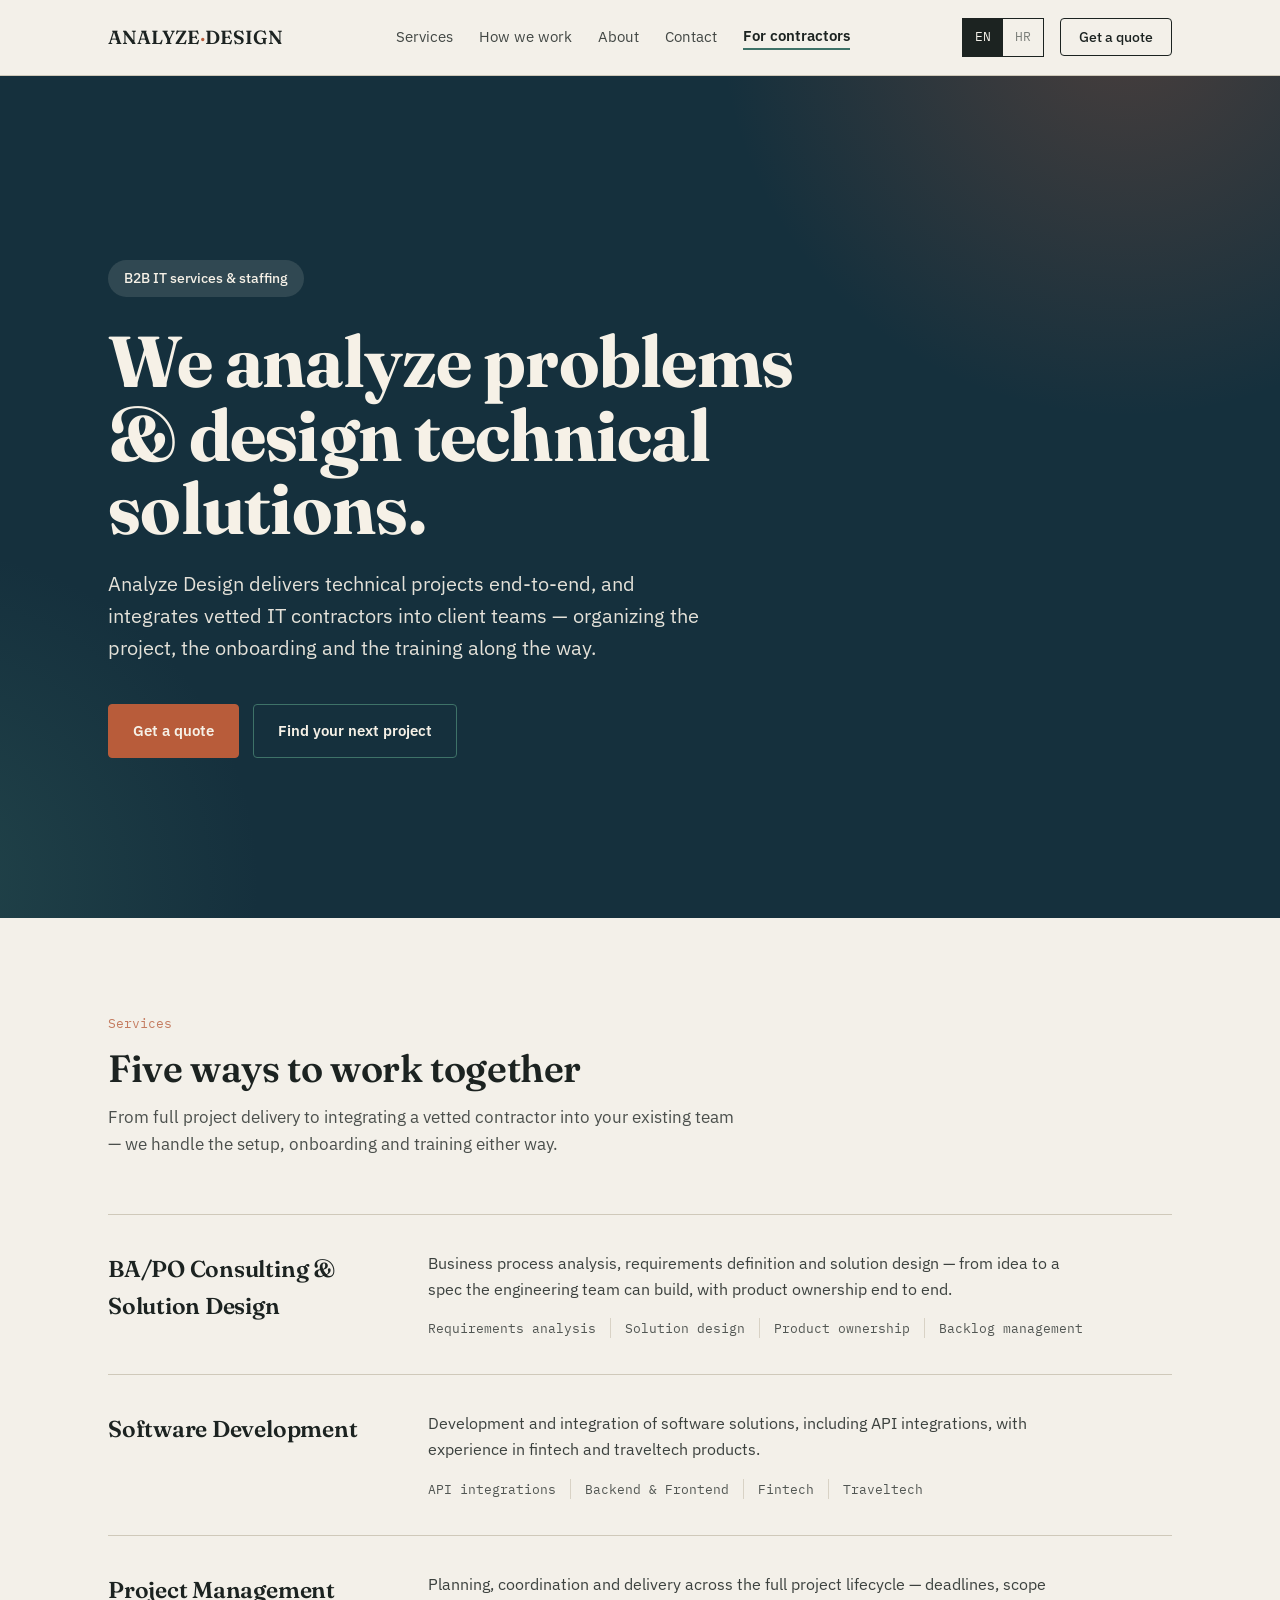
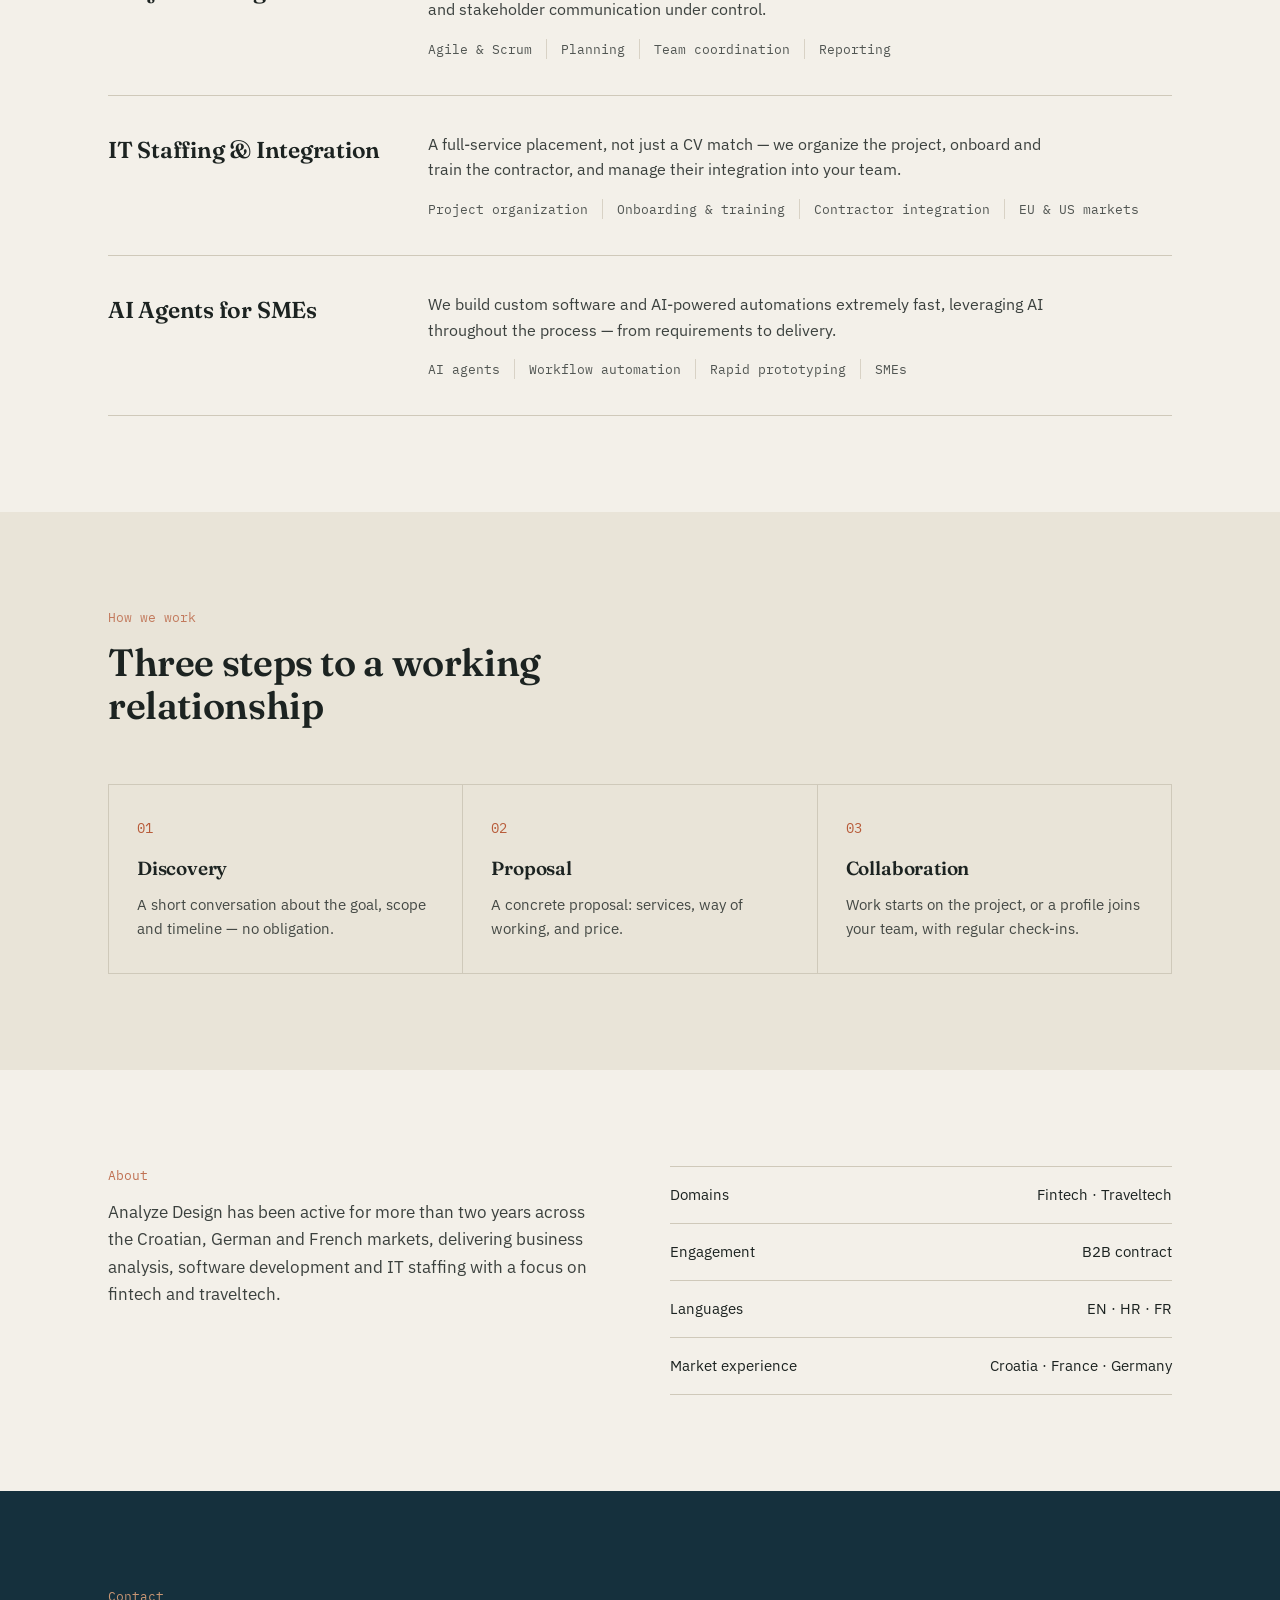
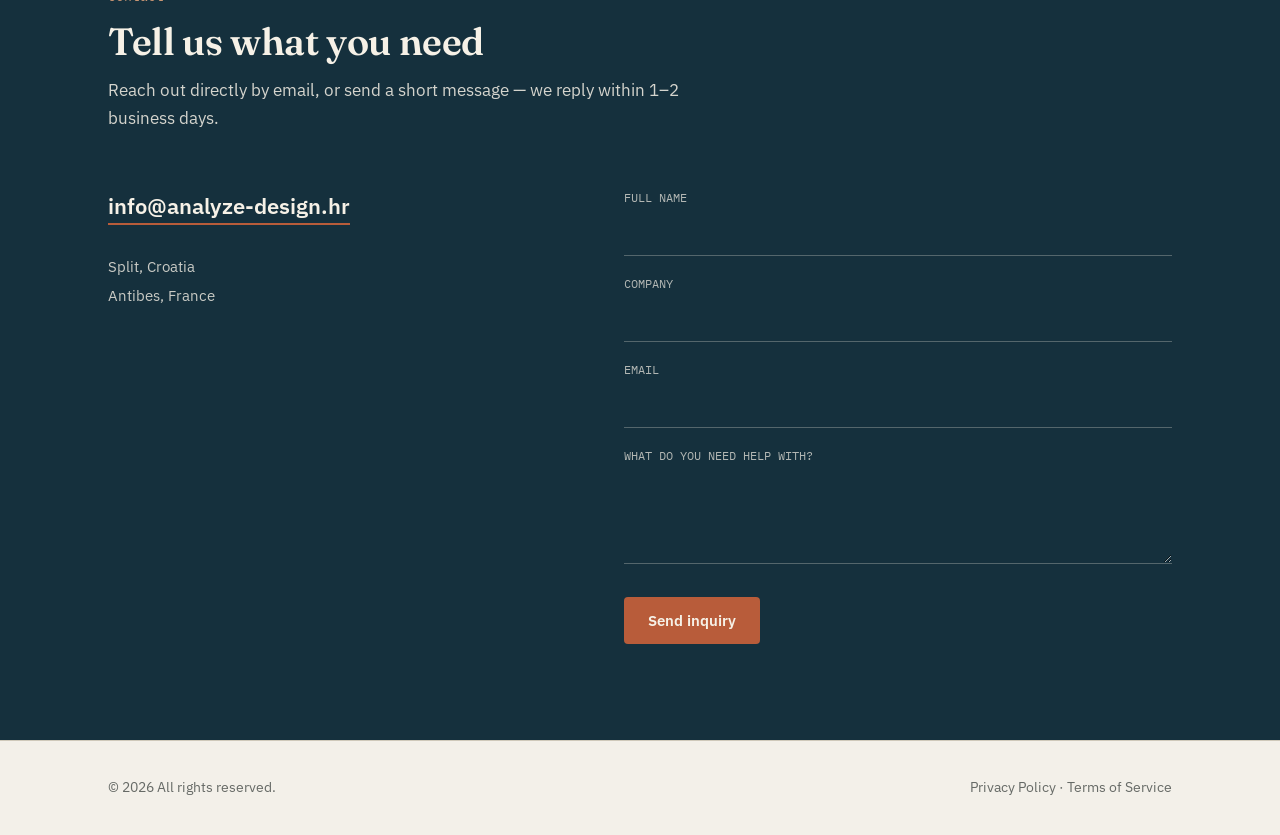
==== index.html @ 1369d926 "Add files via upload" ====
<!DOCTYPE html>
<html lang="en">
<head>
<meta charset="UTF-8">
<meta name="viewport" content="width=device-width, initial-scale=1.0">
<title>Analyze Design — We analyze problems &amp; design technical solutions</title>
<meta name="description" content="Analyze Design d.o.o. — BA/PO consulting & solution design, software development, project management, AI agents and B2B IT staffing for companies across the EU and US.">
<link rel="canonical" href="https://analyze-design.hr/">
<link rel="alternate" hreflang="en" href="https://analyze-design.hr/">
<link rel="alternate" hreflang="hr" href="https://analyze-design.hr/hr/">
<link rel="alternate" hreflang="x-default" href="https://analyze-design.hr/">
<meta property="og:type" content="website">
<meta property="og:site_name" content="Analyze Design">
<meta property="og:locale" content="en_US">
<meta property="og:url" content="https://analyze-design.hr/">
<meta property="og:title" content="Analyze Design — We analyze problems & design technical solutions">
<meta property="og:description" content="BA/PO consulting & solution design, software development, project management, AI agents and B2B IT staffing for companies across the EU and US.">
<meta property="og:image" content="https://analyze-design.hr/og-image.png">
<meta property="og:image:width" content="1200">
<meta property="og:image:height" content="630">
<meta name="twitter:card" content="summary_large_image">
<meta name="twitter:title" content="Analyze Design — We analyze problems & design technical solutions">
<meta name="twitter:description" content="BA/PO consulting & solution design, software development, project management, AI agents and B2B IT staffing for companies across the EU and US.">
<meta name="twitter:image" content="https://analyze-design.hr/og-image.png">
<link rel="icon" href="data:image/svg+xml,%3Csvg xmlns='http://www.w3.org/2000/svg' viewBox='0 0 100 100'%3E%3Crect width='100' height='100' fill='%2315303D'/%3E%3Cpath d='M20 20 L20 80 M20 20 L80 20' stroke='%23F6F1E7' stroke-width='6' fill='none'/%3E%3C/svg%3E">
<link rel="preconnect" href="https://fonts.googleapis.com">
<link rel="preconnect" href="https://fonts.gstatic.com" crossorigin>
<link href="https://fonts.googleapis.com/css2?family=Fraunces:opsz,wght@9..144,500;9..144,600;9..144,700&family=IBM+Plex+Mono:wght@400;500&family=IBM+Plex+Sans:wght@400;500;600;700&display=swap" rel="stylesheet">
<style>
  :root{
    --ink:#1C2321; --paper:#F3F0E9; --paper-2:#E9E4D8;
    --blueprint:#15303D; --blueprint-2:#1E4152;
    --line:#CFC9BA; --line-on-blue:rgba(246,241,231,0.28);
    --rust:#B85C3A; --rust-dark:#95452A;
    --teal:#3E7268; --teal-dark:#2C5148;
    --cream:#F6F1E7; --max:1120px;
  }
  *{box-sizing:border-box;}
  html{scroll-behavior:smooth;}
  body{margin:0; background:var(--paper); color:var(--ink); font-family:'IBM Plex Sans', sans-serif; font-size:16px; line-height:1.6; -webkit-font-smoothing:antialiased;}
  a{color:inherit;}
  h1,h2,h3,h4{font-family:'Fraunces', Georgia, serif; font-weight:600; letter-spacing:-0.01em;}
  .mono{font-family:'IBM Plex Mono', monospace;}
  .wrap{max-width:var(--max); margin:0 auto; padding:0 28px;}

  header{position:sticky; top:0; z-index:50; background:var(--paper); border-bottom:1px solid var(--line);}
  .nav{display:flex; align-items:center; justify-content:space-between; padding:18px 28px; max-width:var(--max); margin:0 auto; gap:20px; flex-wrap:wrap; position:relative;}
  .brand{font-family:'Fraunces', serif; font-weight:600; font-size:19px; white-space:nowrap; text-decoration:none; color:var(--ink);}
  .brand span{color:var(--rust);}
  nav.links{display:flex; gap:26px; align-items:center;}
  nav.links a{text-decoration:none; font-size:15px; color:var(--ink); opacity:0.82; white-space:nowrap;}
  nav.links a:hover{opacity:1;}
  nav.links a.cross-link{opacity:1; font-weight:600; border-bottom:2px solid var(--teal);}
  .nav-right{display:flex; align-items:center; gap:16px;}
  .nav-cta{border-radius:4px; border:1px solid var(--ink); padding:9px 18px; text-decoration:none; font-size:14px; font-weight:500; white-space:nowrap; background:none; cursor:pointer; font-family:'IBM Plex Sans', sans-serif; color:var(--ink);}
  .nav-cta:hover{background:var(--ink); color:var(--paper);}
  .lang-switch{display:flex; border:1px solid var(--ink); font-family:'IBM Plex Mono', monospace; font-size:13px;}
  .lang-switch a{padding:8px 12px; text-decoration:none; color:var(--ink); opacity:0.55;}
  .lang-switch a.active{opacity:1; background:var(--ink); color:var(--paper);}
  .menu-toggle{display:none; background:none; border:1px solid var(--ink); border-radius:4px; padding:9px 10px; cursor:pointer; flex-direction:column; gap:4px;}
  .menu-toggle span{display:block; width:18px; height:2px; background:var(--ink);}

  .hero{background:var(--blueprint); color:var(--cream); position:relative; overflow:hidden;
    background-image:
      radial-gradient(680px circle at 88% -8%, rgba(184,92,58,0.32), transparent 60%),
      radial-gradient(560px circle at -6% 96%, rgba(62,114,104,0.30), transparent 60%);
  }
  .hero-inner{max-width:var(--max); margin:0 auto; padding:88px 28px 0; position:relative;}
  .hero-tag{display:inline-block; font-size:13.5px; font-weight:500; color:var(--cream); background:rgba(246,241,231,0.12); padding:8px 16px; border-radius:999px; margin:0 0 28px;}
  .hero h1{font-size:clamp(40px, 6.6vw, 72px); line-height:1.02; margin:0 0 22px; font-weight:700; letter-spacing:-0.01em; max-width:760px;}
  .hero p.lead{font-size:clamp(17px, 2vw, 20px); max-width:600px; opacity:0.92; margin:0 0 40px;}
  .hero-ctas{display:flex; gap:14px; flex-wrap:wrap; margin-bottom:64px;}
  .btn-primary{border-radius:4px; background:var(--rust); color:var(--cream); border:1px solid var(--rust); padding:14px 24px; text-decoration:none; font-weight:600; font-size:15px; display:inline-block; cursor:pointer; font-family:'IBM Plex Sans', sans-serif;}
  .btn-primary:hover{background:var(--rust-dark); border-color:var(--rust-dark);}
  .btn-teal{border-radius:4px; background:transparent; color:var(--cream); border:1px solid var(--teal); padding:14px 24px; text-decoration:none; font-weight:600; font-size:15px; display:inline-block; cursor:pointer; font-family:'IBM Plex Sans', sans-serif;}
  .btn-teal:hover{background:var(--teal); border-color:var(--teal);}

  section{padding:96px 0;}
  .section-head{max-width:640px; margin-bottom:56px;}
  .section-head .kicker{font-family:'IBM Plex Mono', monospace; font-size:13px; color:var(--rust); margin:0 0 12px;}
  .section-head h2{font-size:clamp(28px,4vw,38px); margin:0 0 14px; line-height:1.14;}
  .section-head p{font-size:17px; opacity:0.78; margin:0;}

  .service-row{display:grid; grid-template-columns:280px 1fr; gap:40px; padding:36px 0; border-top:1px solid var(--line);}
  .service-row:last-child{border-bottom:1px solid var(--line);}
  .service-row h3{margin:0; font-size:23px;}
  .service-row .desc{font-size:16px; opacity:0.85; max-width:640px; margin:0 0 16px;}
  .tags{display:flex; flex-wrap:wrap; gap:10px 0;}
  .tags span{font-family:'IBM Plex Mono', monospace; font-size:12.5px; padding-right:14px; margin-right:14px; border-right:1px solid var(--line); opacity:0.75;}
  .tags span:last-child{border-right:none; margin-right:0; padding-right:0;}

  .process{background:var(--paper-2);}
  .steps{display:grid; grid-template-columns:repeat(3,1fr); gap:1px; background:var(--line); border:1px solid var(--line);}
  .step{background:var(--paper-2); padding:32px 28px;}
  .step .num{font-family:'IBM Plex Mono', monospace; font-size:14px; color:var(--rust); margin-bottom:14px;}
  .step h4{margin:0 0 10px; font-size:19px;}
  .step p{margin:0; font-size:15px; opacity:0.8;}

  .about{display:grid; grid-template-columns:1fr 1fr; gap:60px; align-items:start;}
  .about-copy p{font-size:17px; opacity:0.85; margin:0 0 18px;}
  .about-facts{border-top:1px solid var(--line);}
  .about-facts div{display:flex; justify-content:space-between; gap:20px; padding:16px 0; border-bottom:1px solid var(--line); font-size:15px;}

  .contact{background:var(--blueprint); color:var(--cream);}
  .contact .section-head p{opacity:0.85;}
  .contact .section-head .kicker{color:#E9A87E;}
  .contact-grid{display:grid; grid-template-columns:1fr 1.2fr; gap:60px;}
  .contact-info a.email{display:inline-block; font-size:22px; font-weight:600; text-decoration:none; border-bottom:2px solid var(--rust); margin-bottom:28px;}
  .contact-info .loc{opacity:0.8; font-size:15px; line-height:1.9;}
  form{display:flex; flex-direction:column; gap:18px;}
  .field label{display:block; font-family:'IBM Plex Mono', monospace; font-size:12px; opacity:0.7; margin-bottom:8px;}
  .field input, .field textarea{width:100%; background:transparent; border:none; border-bottom:1px solid var(--line-on-blue); color:var(--cream); font-family:'IBM Plex Sans', sans-serif; font-size:16px; padding:10px 0; outline:none;}
  .field input:focus, .field textarea:focus{border-bottom-color:var(--cream);}
  .field textarea{resize:vertical; min-height:90px;}
  form .btn-primary{align-self:flex-start; border:none; margin-top:8px;}

  footer{padding:36px 0; border-top:1px solid var(--line);}
  .foot-inner{display:flex; justify-content:space-between; flex-wrap:wrap; gap:12px; font-size:13.5px; opacity:0.65;}

  :is(a,button):focus-visible{outline:2px solid var(--rust); outline-offset:3px;}

  @media (max-width:820px){
    .menu-toggle{display:flex;}
    nav.links{display:none; position:absolute; top:100%; left:0; right:0; background:var(--paper); border-bottom:1px solid var(--line); flex-direction:column; align-items:flex-start; padding:20px 28px; gap:18px; z-index:60;}
    nav.links.open{display:flex;}
    .service-row{grid-template-columns:1fr; gap:14px;}
    .steps{grid-template-columns:1fr;}
    .about{grid-template-columns:1fr; gap:36px;}
    .contact-grid{grid-template-columns:1fr; gap:44px;}
    .nav{padding:16px 20px;}
  }
  @media (prefers-reduced-motion: reduce){ html{scroll-behavior:auto;} }
</style>
</head>
<body>

<header>
  <div class="nav">
    <a class="brand" href="index.html">ANALYZE<span>·</span>DESIGN</a>
    <nav class="links">
      <a href="#services">Services</a>
      <a href="#how-we-work">How we work</a>
      <a href="#about">About</a>
      <a href="#contact">Contact</a>
      <a class="cross-link" href="contractors.html">For contractors</a>
    </nav>
    <div class="nav-right">
      <div class="lang-switch">
        <a class="active" href="index.html">EN</a>
        <a href="hr/index.html">HR</a>
      </div>
      <button class="nav-cta" type="button" onclick="document.getElementById('contact').scrollIntoView({behavior:'smooth'})">Get a quote</button>
    </div>
    <button class="menu-toggle" type="button" aria-label="Menu" onclick="document.querySelector('nav.links').classList.toggle('open')">
      <span></span><span></span><span></span>
    </button>
  </div>
</header>

<section class="hero">
  <div class="hero-inner">
    <p class="hero-tag">B2B IT services &amp; staffing</p>
    <h1>We analyze problems<br>&amp; design technical solutions.</h1>
    <p class="lead">Analyze Design delivers technical projects end-to-end, and integrates vetted IT contractors into client teams — organizing the project, the onboarding and the training along the way.</p>
    <div class="hero-ctas">
      <button class="btn-primary" type="button" onclick="document.getElementById('contact').scrollIntoView({behavior:'smooth'})">Get a quote</button>
      <a class="btn-teal" href="contractors.html">Find your next project</a>
    </div>
  </div>
</section>

<section id="services">
  <div class="wrap">
    <div class="section-head">
      <p class="kicker">Services</p>
      <h2>Five ways to work together</h2>
      <p>From full project delivery to integrating a vetted contractor into your existing team — we handle the setup, onboarding and training either way.</p>
    </div>

    <div class="service-row">
      <h3>BA/PO Consulting &amp; Solution Design</h3>
      <div><p class="desc">Business process analysis, requirements definition and solution design — from idea to a spec the engineering team can build, with product ownership end to end.</p>
      <div class="tags"><span>Requirements analysis</span><span>Solution design</span><span>Product ownership</span><span>Backlog management</span></div></div>
    </div>
    <div class="service-row">
      <h3>Software Development</h3>
      <div><p class="desc">Development and integration of software solutions, including API integrations, with experience in fintech and traveltech products.</p>
      <div class="tags"><span>API integrations</span><span>Backend & Frontend</span><span>Fintech</span><span>Traveltech</span></div></div>
    </div>
    <div class="service-row">
      <h3>Project Management</h3>
      <div><p class="desc">Planning, coordination and delivery across the full project lifecycle — deadlines, scope and stakeholder communication under control.</p>
      <div class="tags"><span>Agile & Scrum</span><span>Planning</span><span>Team coordination</span><span>Reporting</span></div></div>
    </div>
    <div class="service-row">
      <h3>IT Staffing &amp; Integration</h3>
      <div><p class="desc">A full-service placement, not just a CV match — we organize the project, onboard and train the contractor, and manage their integration into your team.</p>
      <div class="tags"><span>Project organization</span><span>Onboarding & training</span><span>Contractor integration</span><span>EU & US markets</span></div></div>
    </div>
    <div class="service-row">
      <h3>AI Agents for SMEs</h3>
      <div><p class="desc">We build custom software and AI-powered automations extremely fast, leveraging AI throughout the process — from requirements to delivery.</p>
      <div class="tags"><span>AI agents</span><span>Workflow automation</span><span>Rapid prototyping</span><span>SMEs</span></div></div>
    </div>
  </div>
</section>

<section class="process" id="how-we-work">
  <div class="wrap">
    <div class="section-head">
      <p class="kicker">How we work</p>
      <h2>Three steps to a working relationship</h2>
    </div>
    <div class="steps">
      <div class="step"><div class="num mono">01</div><h4>Discovery</h4><p>A short conversation about the goal, scope and timeline — no obligation.</p></div>
      <div class="step"><div class="num mono">02</div><h4>Proposal</h4><p>A concrete proposal: services, way of working, and price.</p></div>
      <div class="step"><div class="num mono">03</div><h4>Collaboration</h4><p>Work starts on the project, or a profile joins your team, with regular check-ins.</p></div>
    </div>
  </div>
</section>

<section id="about">
  <div class="wrap about">
    <div class="about-copy">
      <p class="kicker" style="font-family:'IBM Plex Mono',monospace;font-size:13px;color:var(--rust);margin:0 0 12px;">About</p>
      <p>Analyze Design has been active for more than two years across the Croatian, German and French markets, delivering business analysis, software development and IT staffing with a focus on fintech and traveltech.</p>
    </div>
    <div class="about-facts">
      <div><span>Domains</span><span>Fintech · Traveltech</span></div>
      <div><span>Engagement</span><span>B2B contract</span></div>
      <div><span>Languages</span><span>EN · HR · FR</span></div>
      <div><span>Market experience</span><span>Croatia · France · Germany</span></div>
    </div>
  </div>
</section>

<section class="contact" id="contact">
  <div class="wrap">
    <div class="section-head">
      <p class="kicker">Contact</p>
      <h2>Tell us what you need</h2>
      <p>Reach out directly by email, or send a short message — we reply within 1–2 business days.</p>
    </div>
    <div class="contact-grid">
      <div class="contact-info">
        <a class="email" href="mailto:info@analyze-design.hr">info@analyze-design.hr</a>
        <div class="loc">Split, Croatia<br>Antibes, France</div>
      </div>
      <form id="form-company">
        <div class="field"><label class="mono" for="c-name">FULL NAME</label><input type="text" id="c-name" required></div>
        <div class="field"><label class="mono" for="c-company">COMPANY</label><input type="text" id="c-company"></div>
        <div class="field"><label class="mono" for="c-email">EMAIL</label><input type="email" id="c-email" required></div>
        <div class="field"><label class="mono" for="c-message">WHAT DO YOU NEED HELP WITH?</label><textarea id="c-message" required></textarea></div>
        <button type="submit" class="btn-primary">Send inquiry</button>
      </form>
    </div>
  </div>
</section>

<footer>
  <div class="wrap foot-inner">
    <span>© <span id="year"></span> All rights reserved.</span>
    <span>Privacy Policy · Terms of Service</span>
  </div>
</footer>

<script>
  document.getElementById('year').textContent = new Date().getFullYear();
  document.getElementById('form-company').addEventListener('submit', function(e){
    e.preventDefault();
    var name = document.getElementById('c-name').value;
    var company = document.getElementById('c-company').value;
    var email = document.getElementById('c-email').value;
    var msg = document.getElementById('c-message').value;
    var subject = encodeURIComponent('Website inquiry — ' + name);
    var lines = ['Name: ' + name, 'Company: ' + company, 'Email: ' + email, '', msg];
    var body = encodeURIComponent(lines.join('\n'));
    window.location.href = 'mailto:info@analyze-design.hr?subject=' + subject + '&body=' + body;
  });
</script>

</body>
</html>
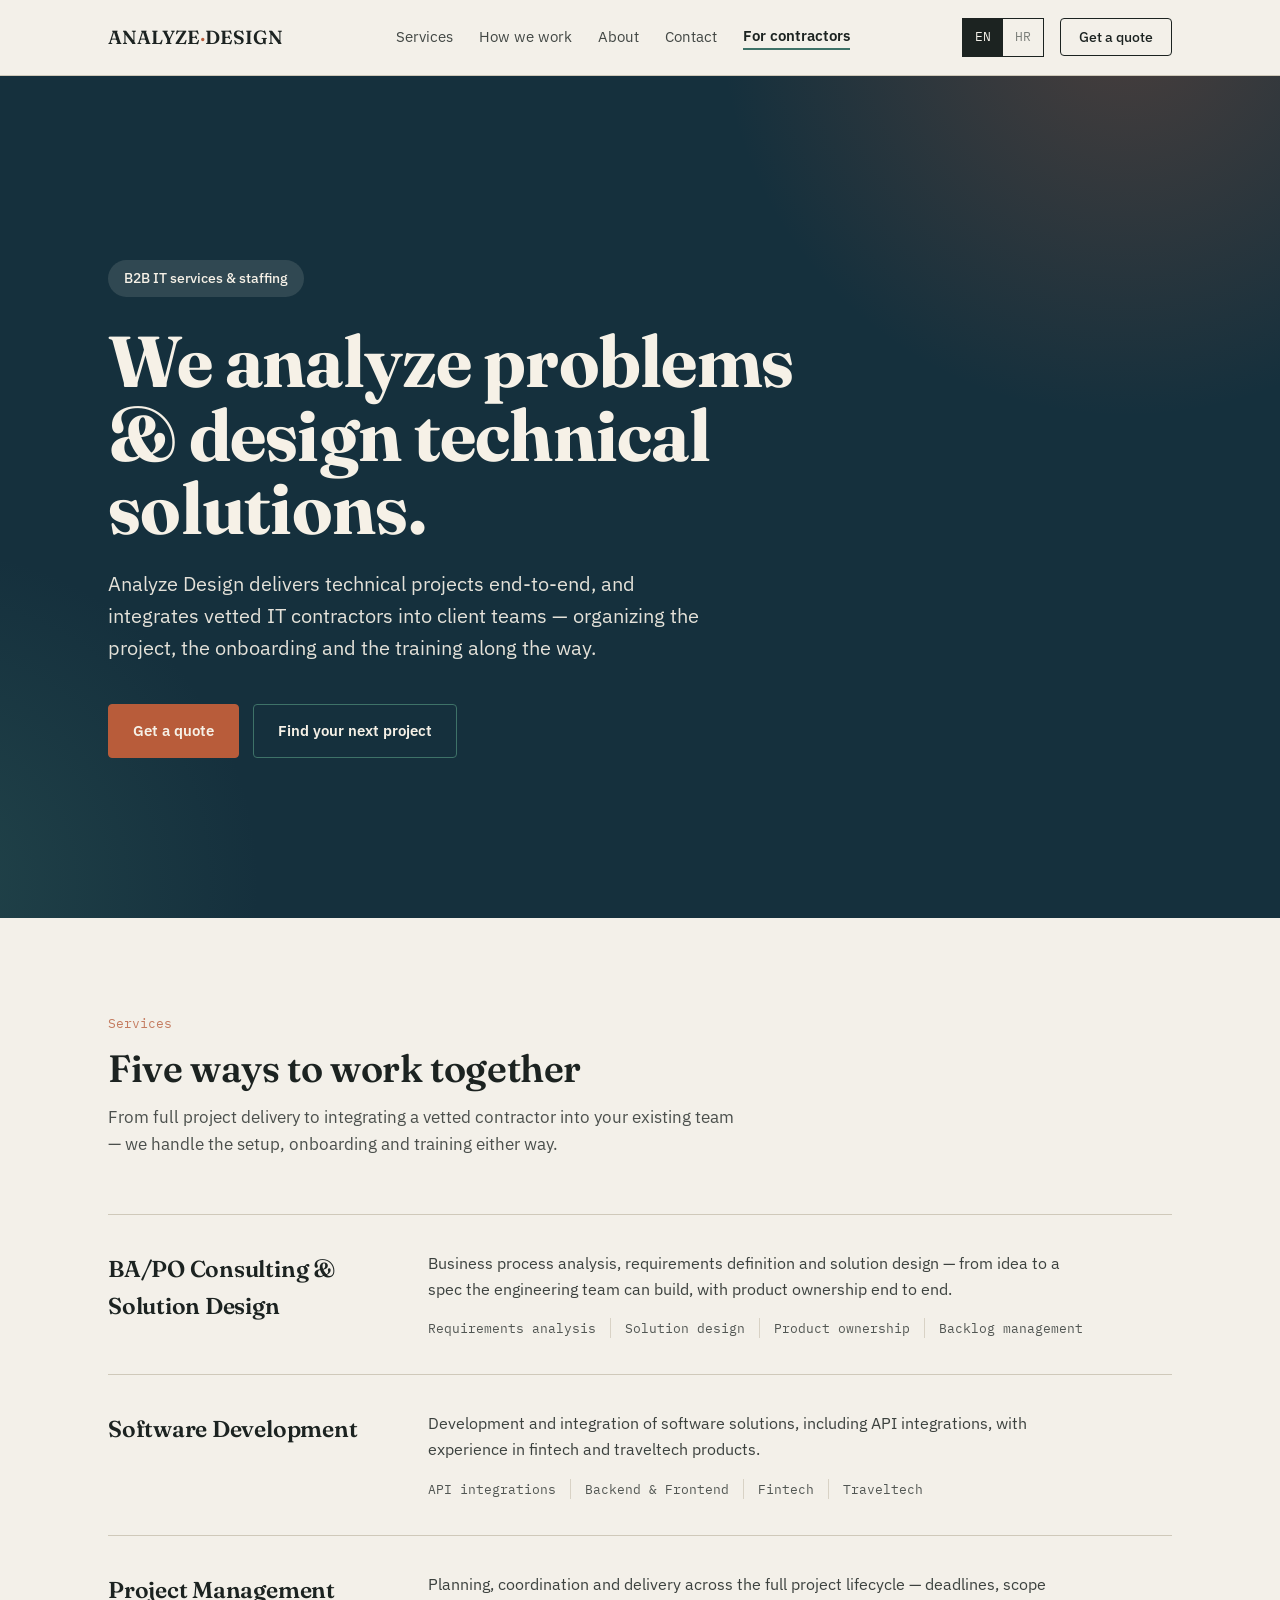
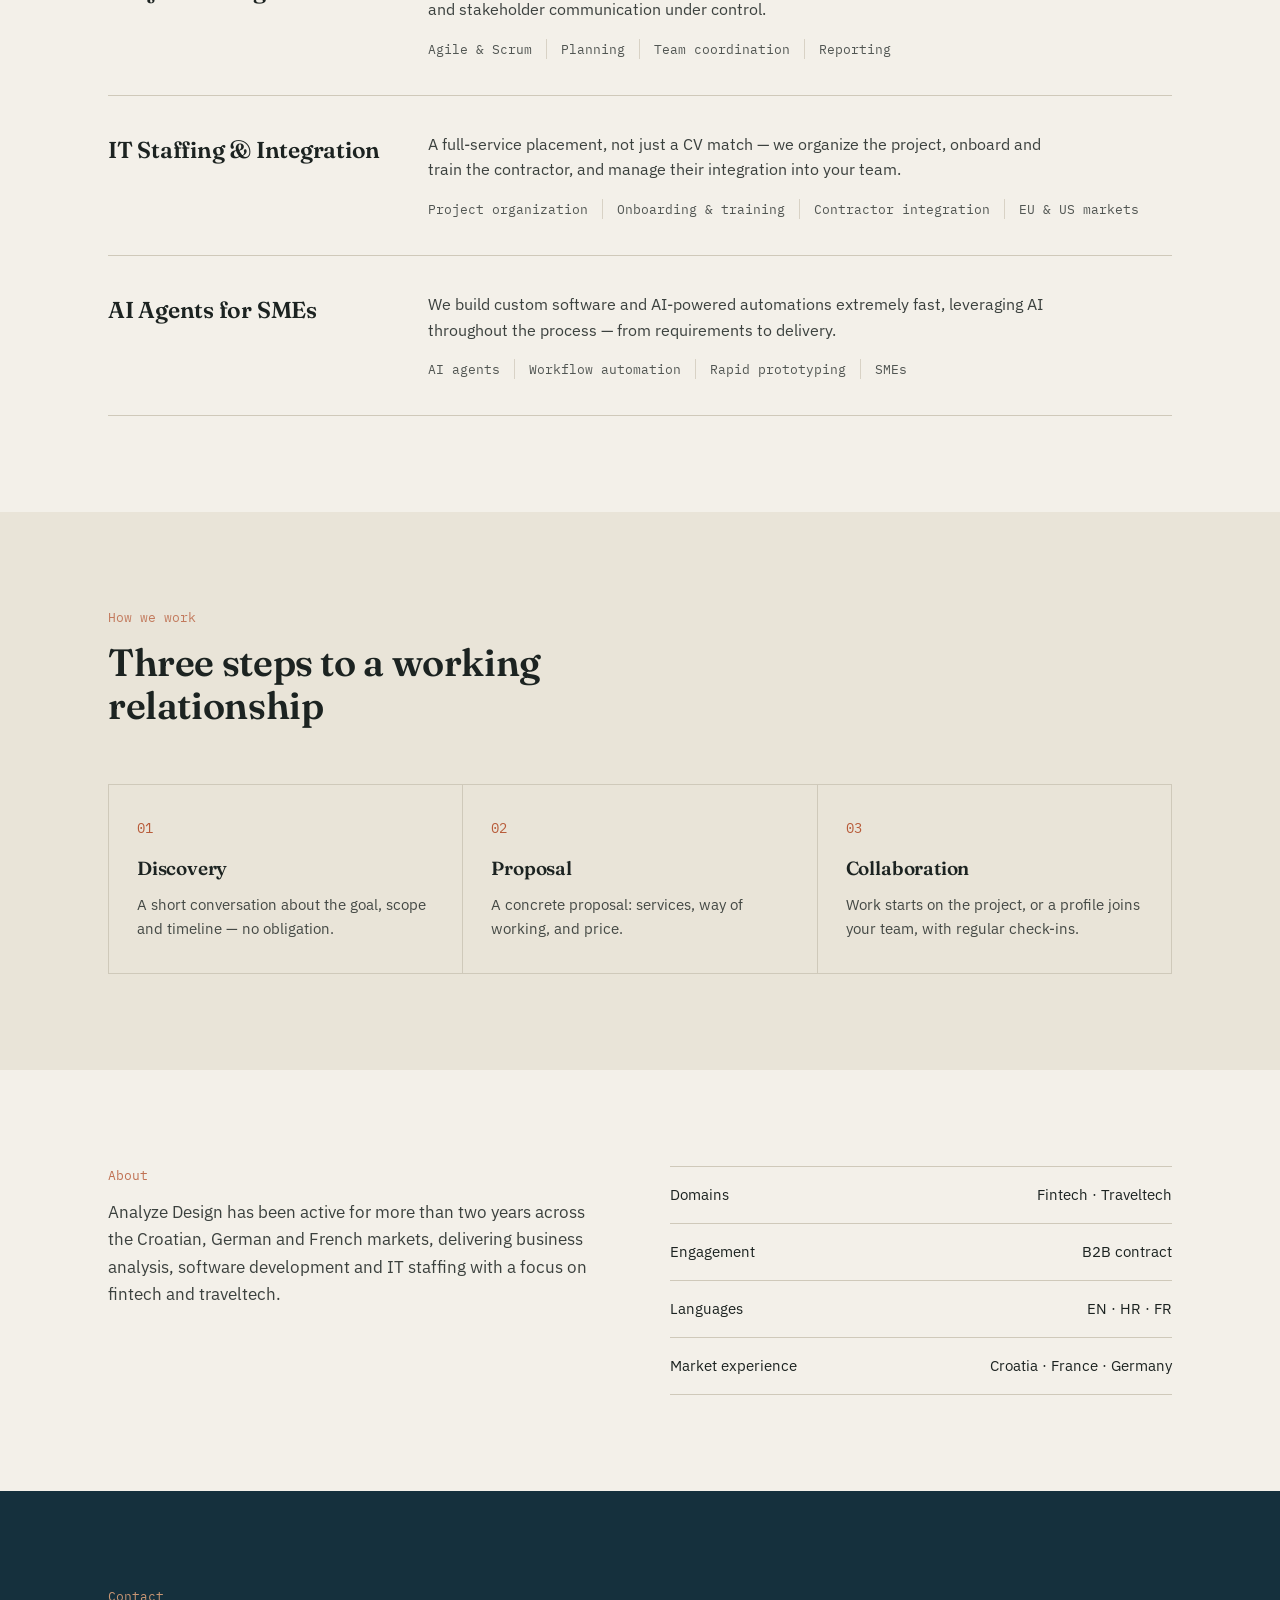
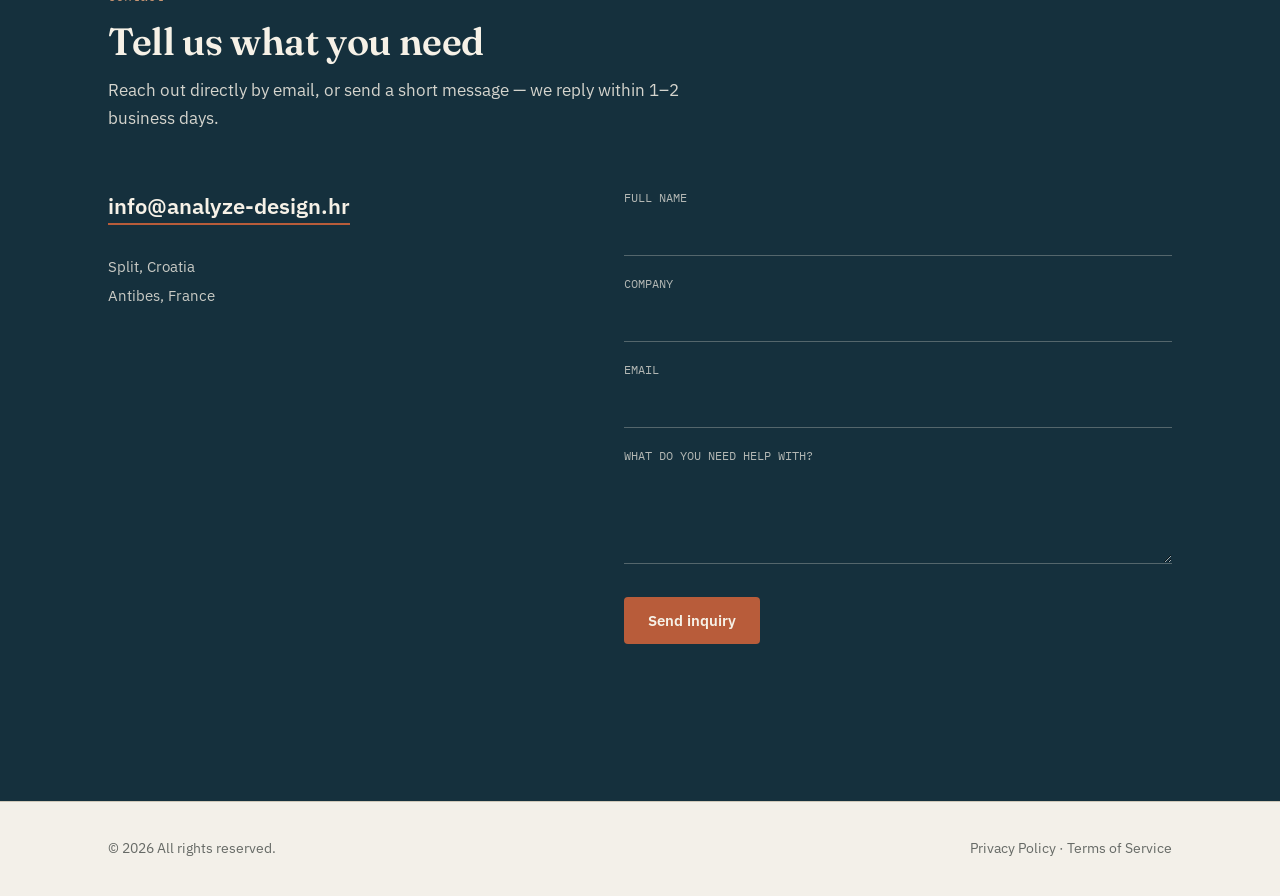
==== commit 94e00702: "Send contact forms via server-side email instead of mailto Forms now POST to a PHP endpoint that sen" ====
--- a/index.html
+++ b/index.html
@@ -113,6 +113,10 @@
   .field input:focus, .field textarea:focus{border-bottom-color:var(--cream);}
   .field textarea{resize:vertical; min-height:90px;}
   form .btn-primary{align-self:flex-start; border:none; margin-top:8px;}
+  .hp-field{position:absolute; left:-9999px; width:1px; height:1px; overflow:hidden;}
+  .form-status{margin-top:12px; font-family:'IBM Plex Mono', monospace; font-size:13px; min-height:18px;}
+  .form-status.ok{color:#8FD9A8;}
+  .form-status.err{color:#E9A87E;}
 
   footer{padding:36px 0; border-top:1px solid var(--line);}
   .foot-inner{display:flex; justify-content:space-between; flex-wrap:wrap; gap:12px; font-size:13.5px; opacity:0.65;}
@@ -246,12 +250,14 @@
         <a class="email" href="mailto:info@analyze-design.hr">info@analyze-design.hr</a>
         <div class="loc">Split, Croatia<br>Antibes, France</div>
       </div>
-      <form id="form-company">
-        <div class="field"><label class="mono" for="c-name">FULL NAME</label><input type="text" id="c-name" required></div>
-        <div class="field"><label class="mono" for="c-company">COMPANY</label><input type="text" id="c-company"></div>
-        <div class="field"><label class="mono" for="c-email">EMAIL</label><input type="email" id="c-email" required></div>
-        <div class="field"><label class="mono" for="c-message">WHAT DO YOU NEED HELP WITH?</label><textarea id="c-message" required></textarea></div>
+      <form id="form-company" data-type="company" data-lang="en">
+        <div class="field"><label class="mono" for="c-name">FULL NAME</label><input type="text" id="c-name" name="name" required></div>
+        <div class="field"><label class="mono" for="c-company">COMPANY</label><input type="text" id="c-company" name="company"></div>
+        <div class="field"><label class="mono" for="c-email">EMAIL</label><input type="email" id="c-email" name="email" required></div>
+        <div class="field"><label class="mono" for="c-message">WHAT DO YOU NEED HELP WITH?</label><textarea id="c-message" name="message" required></textarea></div>
+        <input class="hp-field" type="text" name="website" tabindex="-1" autocomplete="off" aria-hidden="true">
         <button type="submit" class="btn-primary">Send inquiry</button>
+        <p class="form-status" aria-live="polite"></p>
       </form>
     </div>
   </div>
@@ -266,18 +272,8 @@
 
 <script>
   document.getElementById('year').textContent = new Date().getFullYear();
-  document.getElementById('form-company').addEventListener('submit', function(e){
-    e.preventDefault();
-    var name = document.getElementById('c-name').value;
-    var company = document.getElementById('c-company').value;
-    var email = document.getElementById('c-email').value;
-    var msg = document.getElementById('c-message').value;
-    var subject = encodeURIComponent('Website inquiry — ' + name);
-    var lines = ['Name: ' + name, 'Company: ' + company, 'Email: ' + email, '', msg];
-    var body = encodeURIComponent(lines.join('\n'));
-    window.location.href = 'mailto:info@analyze-design.hr?subject=' + subject + '&body=' + body;
-  });
 </script>
+<script src="/contact-form.js"></script>
 
 </body>
 </html>
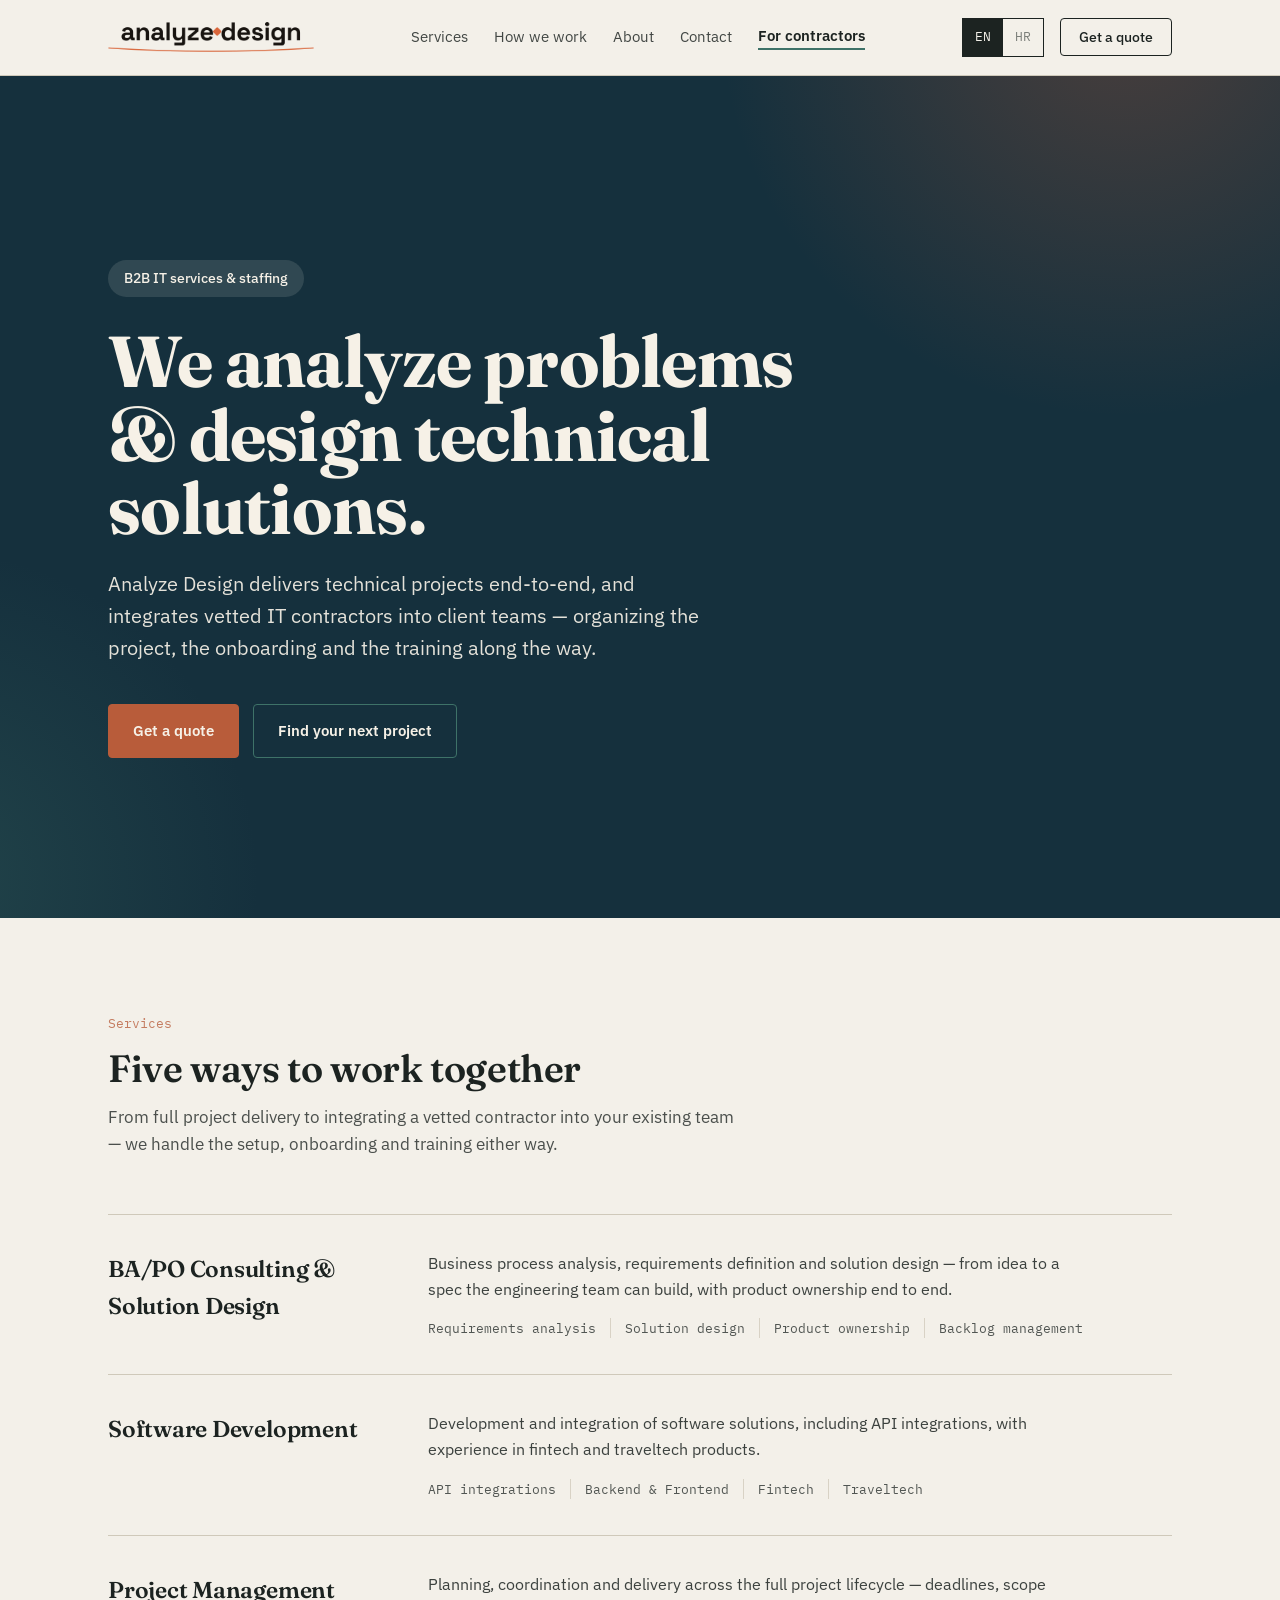
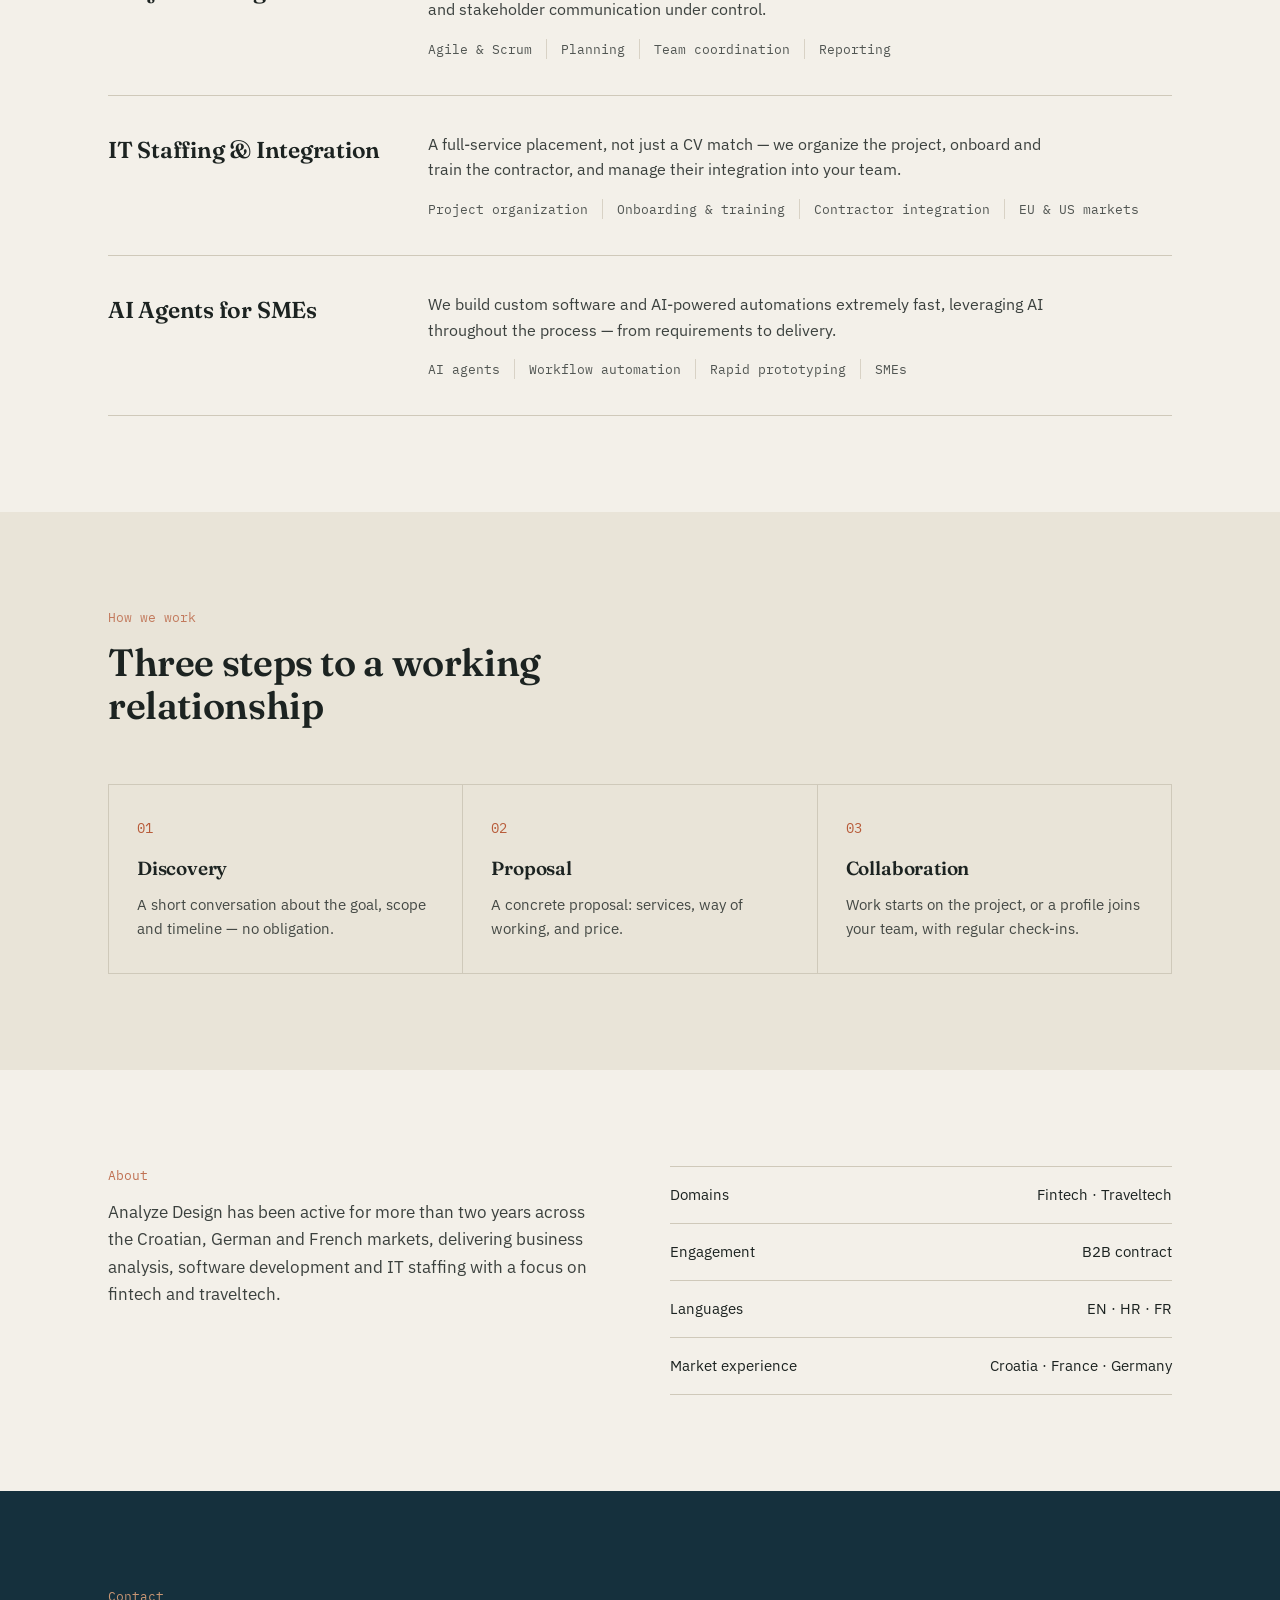
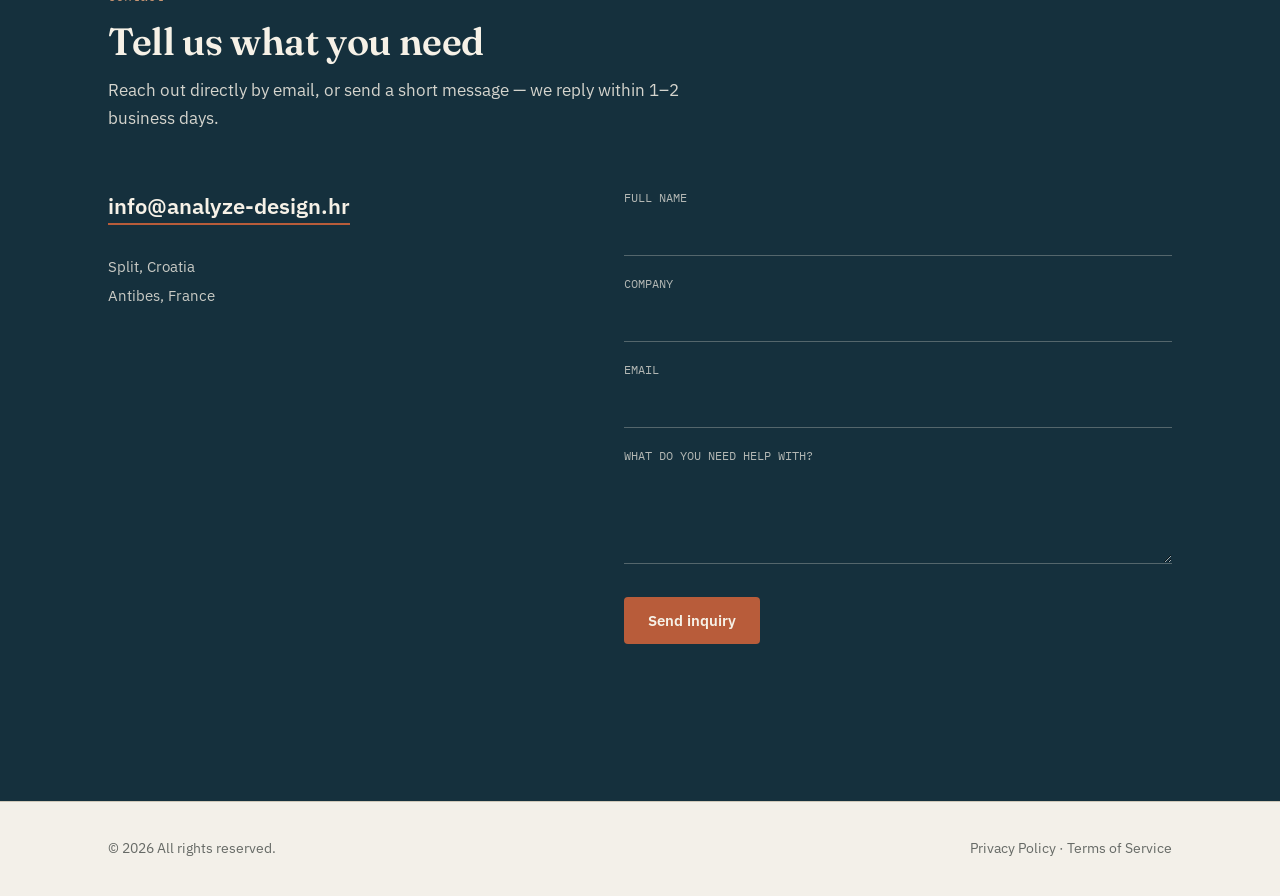
==== commit 3f1238f7: "Replace nav wordmark and favicon with new brand assets Swaps the text-based nav brand for the new wo" ====
--- a/index.html
+++ b/index.html
@@ -22,7 +22,11 @@
 <meta name="twitter:title" content="Analyze Design — We analyze problems & design technical solutions">
 <meta name="twitter:description" content="BA/PO consulting & solution design, software development, project management, AI agents and B2B IT staffing for companies across the EU and US.">
 <meta name="twitter:image" content="https://analyze-design.hr/og-image.png">
-<link rel="icon" href="data:image/svg+xml,%3Csvg xmlns='http://www.w3.org/2000/svg' viewBox='0 0 100 100'%3E%3Crect width='100' height='100' fill='%2315303D'/%3E%3Cpath d='M20 20 L20 80 M20 20 L80 20' stroke='%23F6F1E7' stroke-width='6' fill='none'/%3E%3C/svg%3E">
+<link rel="icon" href="/favicon.ico" sizes="any">
+<link rel="icon" type="image/png" sizes="16x16" href="/favicon-16x16.png">
+<link rel="icon" type="image/png" sizes="32x32" href="/favicon-32x32.png">
+<link rel="icon" type="image/png" sizes="192x192" href="/favicon-192x192.png">
+<link rel="apple-touch-icon" sizes="180x180" href="/apple-touch-icon.png">
 <link rel="preconnect" href="https://fonts.googleapis.com">
 <link rel="preconnect" href="https://fonts.gstatic.com" crossorigin>
 <link href="https://fonts.googleapis.com/css2?family=Fraunces:opsz,wght@9..144,500;9..144,600;9..144,700&family=IBM+Plex+Mono:wght@400;500&family=IBM+Plex+Sans:wght@400;500;600;700&display=swap" rel="stylesheet">
@@ -45,8 +49,8 @@
 
   header{position:sticky; top:0; z-index:50; background:var(--paper); border-bottom:1px solid var(--line);}
   .nav{display:flex; align-items:center; justify-content:space-between; padding:18px 28px; max-width:var(--max); margin:0 auto; gap:20px; flex-wrap:wrap; position:relative;}
-  .brand{font-family:'Fraunces', serif; font-weight:600; font-size:19px; white-space:nowrap; text-decoration:none; color:var(--ink);}
-  .brand span{color:var(--rust);}
+  .brand{display:inline-flex; align-items:center; text-decoration:none;}
+  .brand-logo{height:30px; width:auto; display:block;}
   nav.links{display:flex; gap:26px; align-items:center;}
   nav.links a{text-decoration:none; font-size:15px; color:var(--ink); opacity:0.82; white-space:nowrap;}
   nav.links a:hover{opacity:1;}
@@ -140,7 +144,7 @@
 
 <header>
   <div class="nav">
-    <a class="brand" href="index.html">ANALYZE<span>·</span>DESIGN</a>
+    <a class="brand" href="index.html"><img class="brand-logo" src="/wordmark.png" alt="Analyze Design"></a>
     <nav class="links">
       <a href="#services">Services</a>
       <a href="#how-we-work">How we work</a>
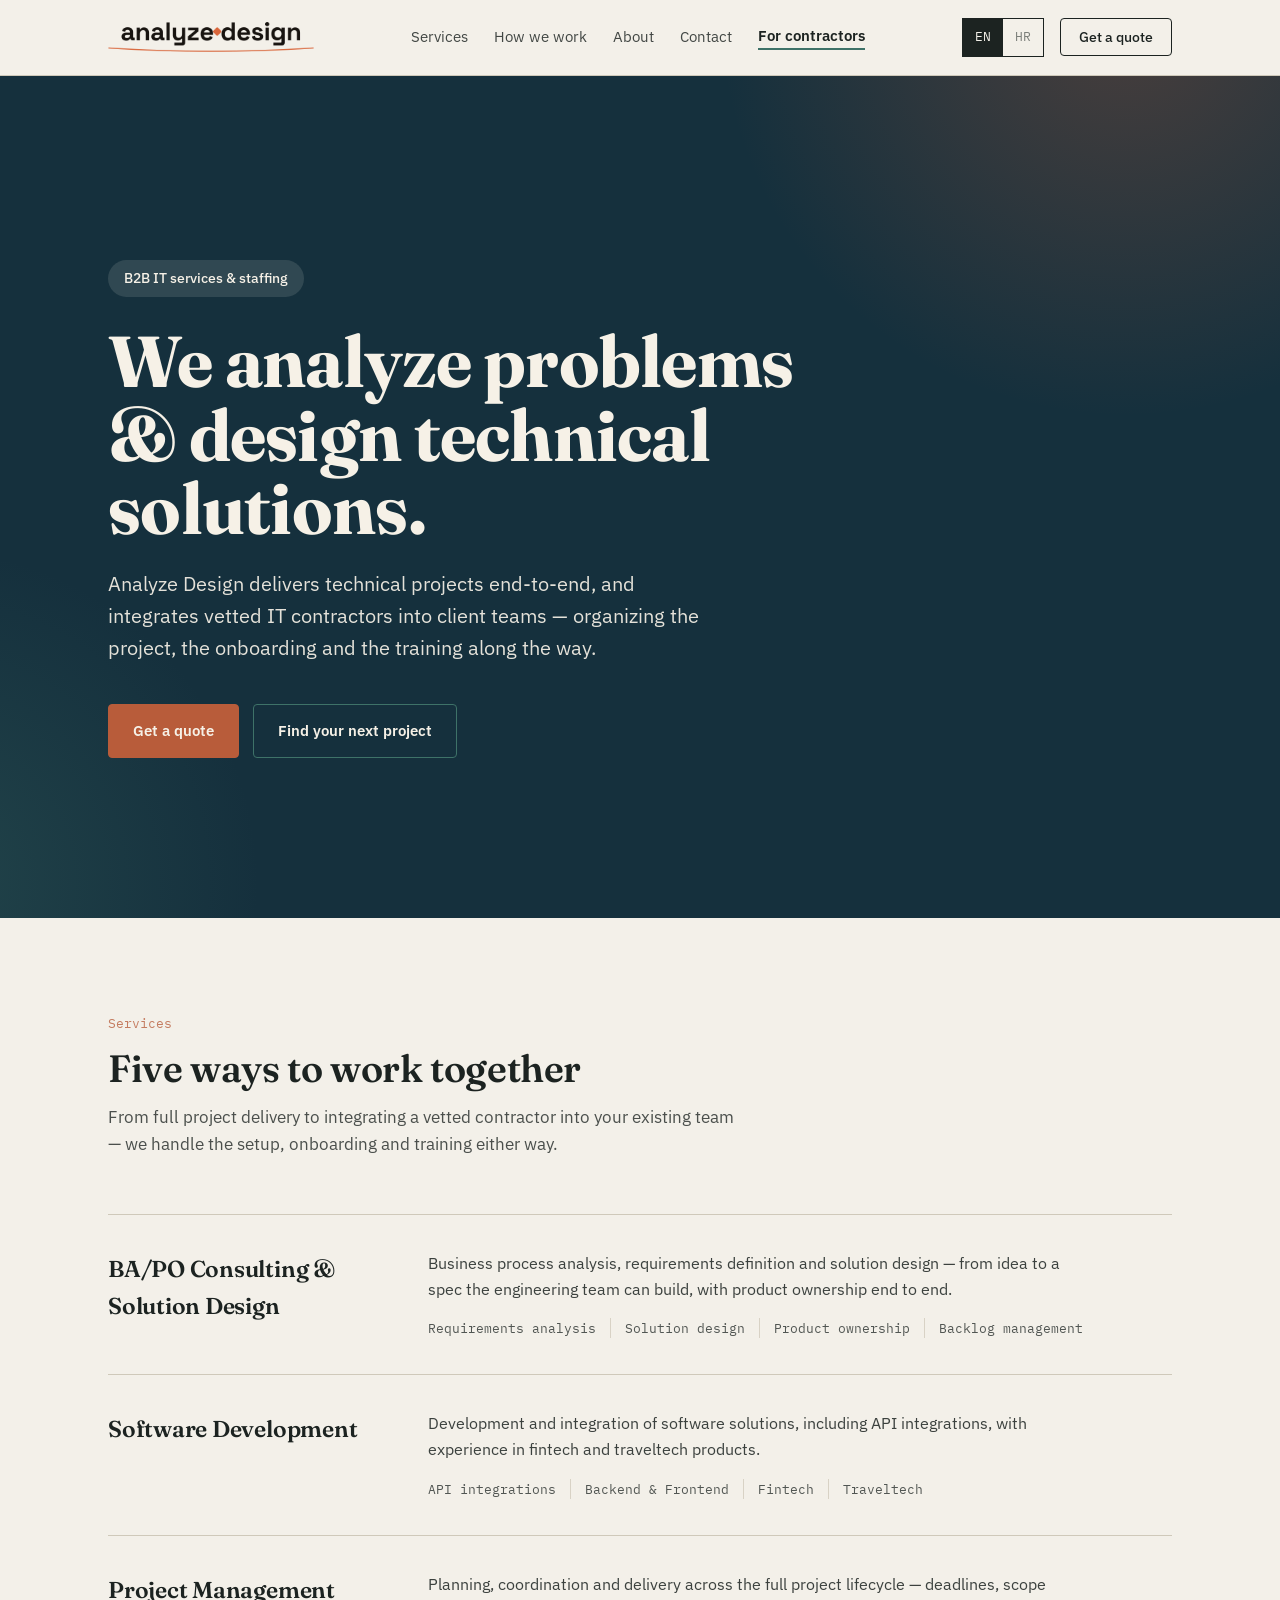
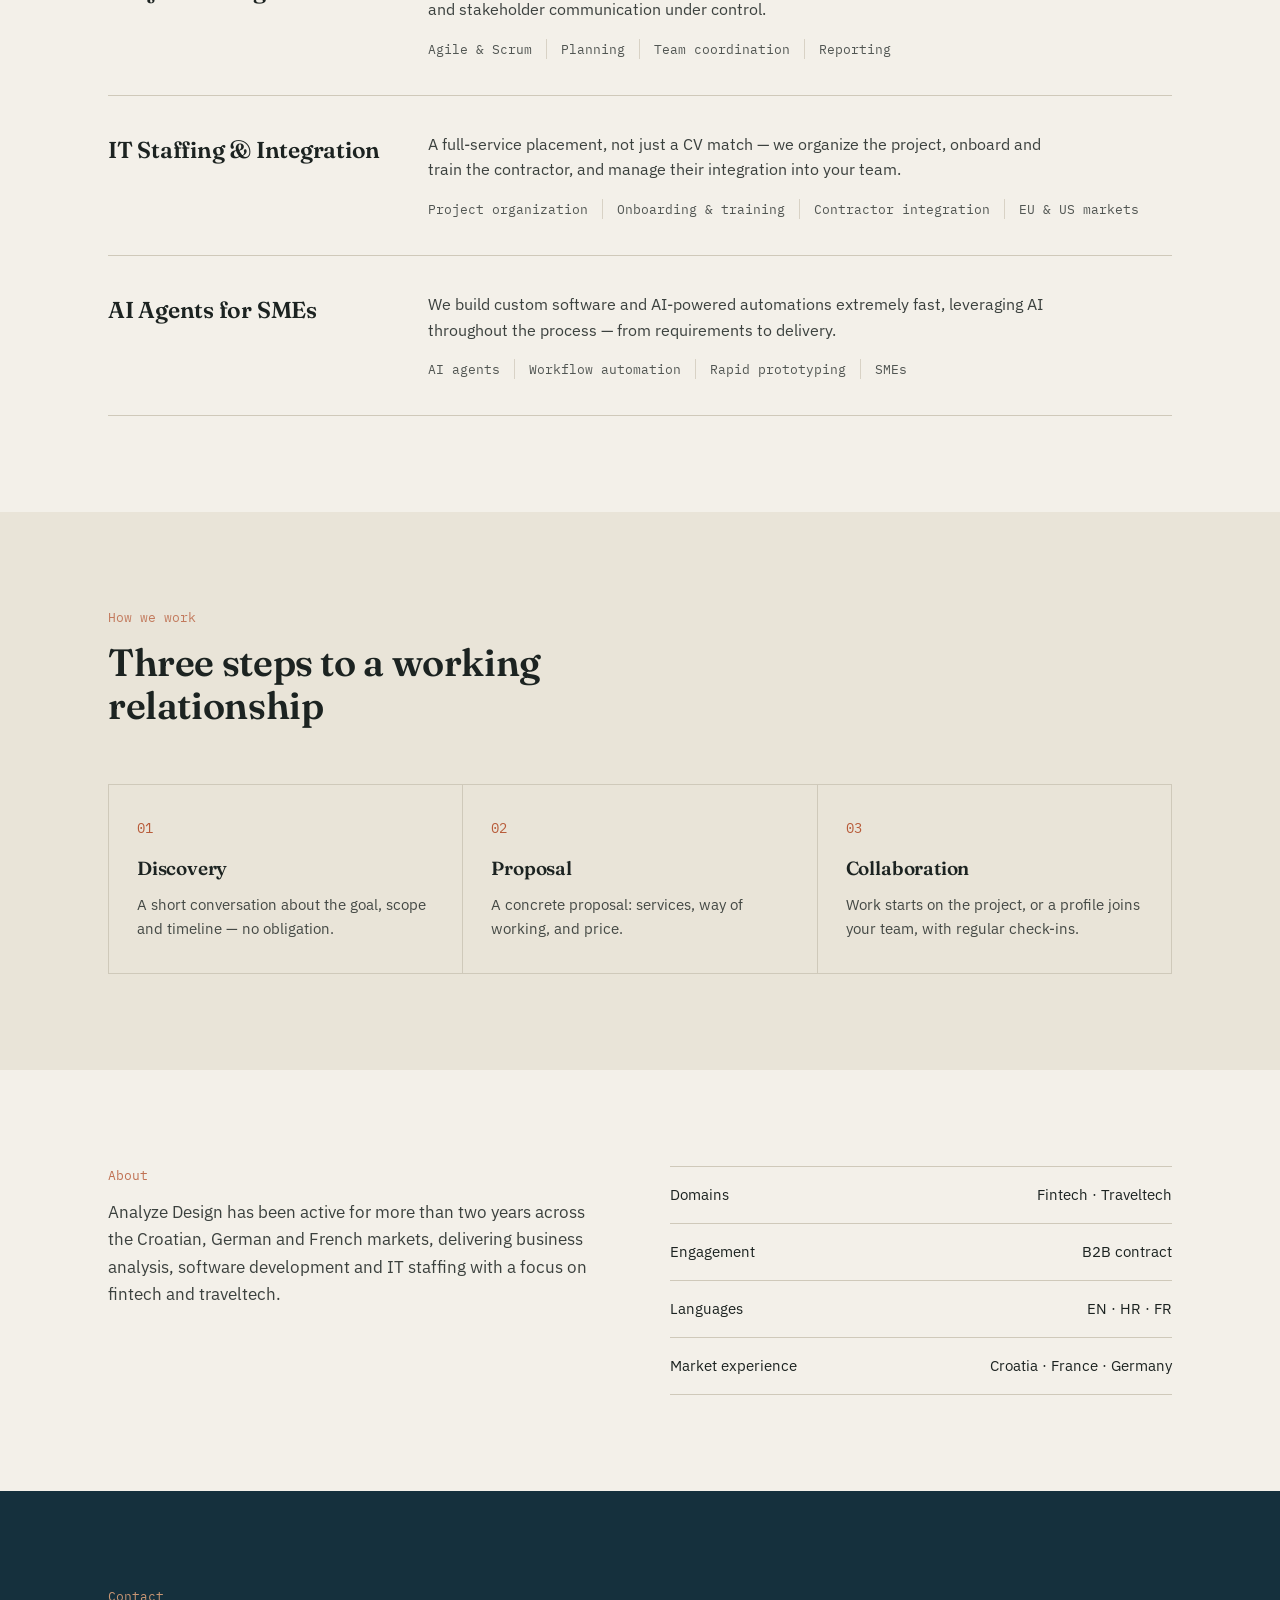
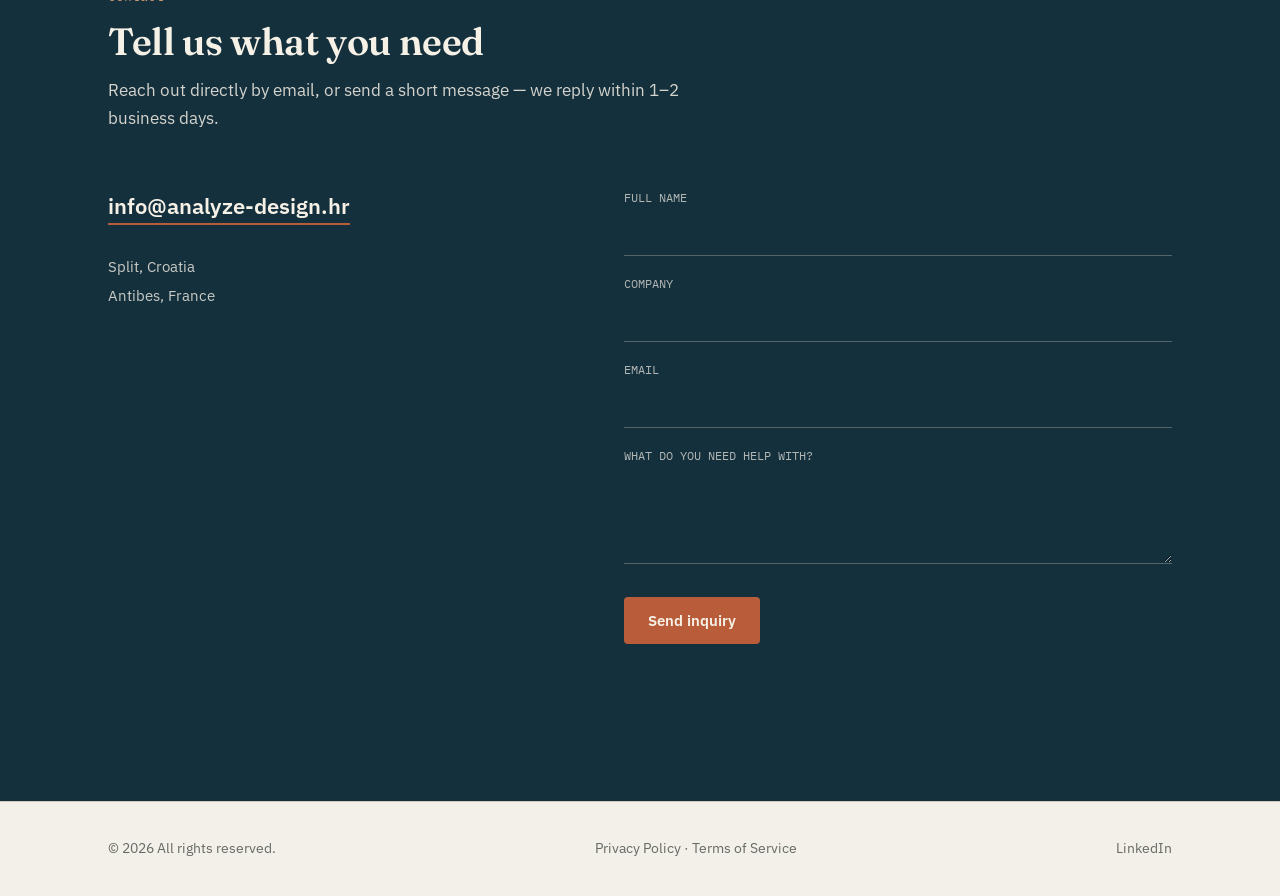
==== commit 1324b6f6: "Add LinkedIn company page link to footer Co-Authored-By: Claude Sonnet 5 <noreply@anthropic.com>" ====
--- a/index.html
+++ b/index.html
@@ -124,6 +124,8 @@
 
   footer{padding:36px 0; border-top:1px solid var(--line);}
   .foot-inner{display:flex; justify-content:space-between; flex-wrap:wrap; gap:12px; font-size:13.5px; opacity:0.65;}
+  .foot-link{color:inherit; text-decoration:none;}
+  .foot-link:hover{text-decoration:underline;}
 
   :is(a,button):focus-visible{outline:2px solid var(--rust); outline-offset:3px;}
 
@@ -271,6 +273,7 @@
   <div class="wrap foot-inner">
     <span>© <span id="year"></span> All rights reserved.</span>
     <span>Privacy Policy · Terms of Service</span>
+    <a class="foot-link" href="https://www.linkedin.com/company/analyze-design-hr/" target="_blank" rel="noopener">LinkedIn</a>
   </div>
 </footer>
 
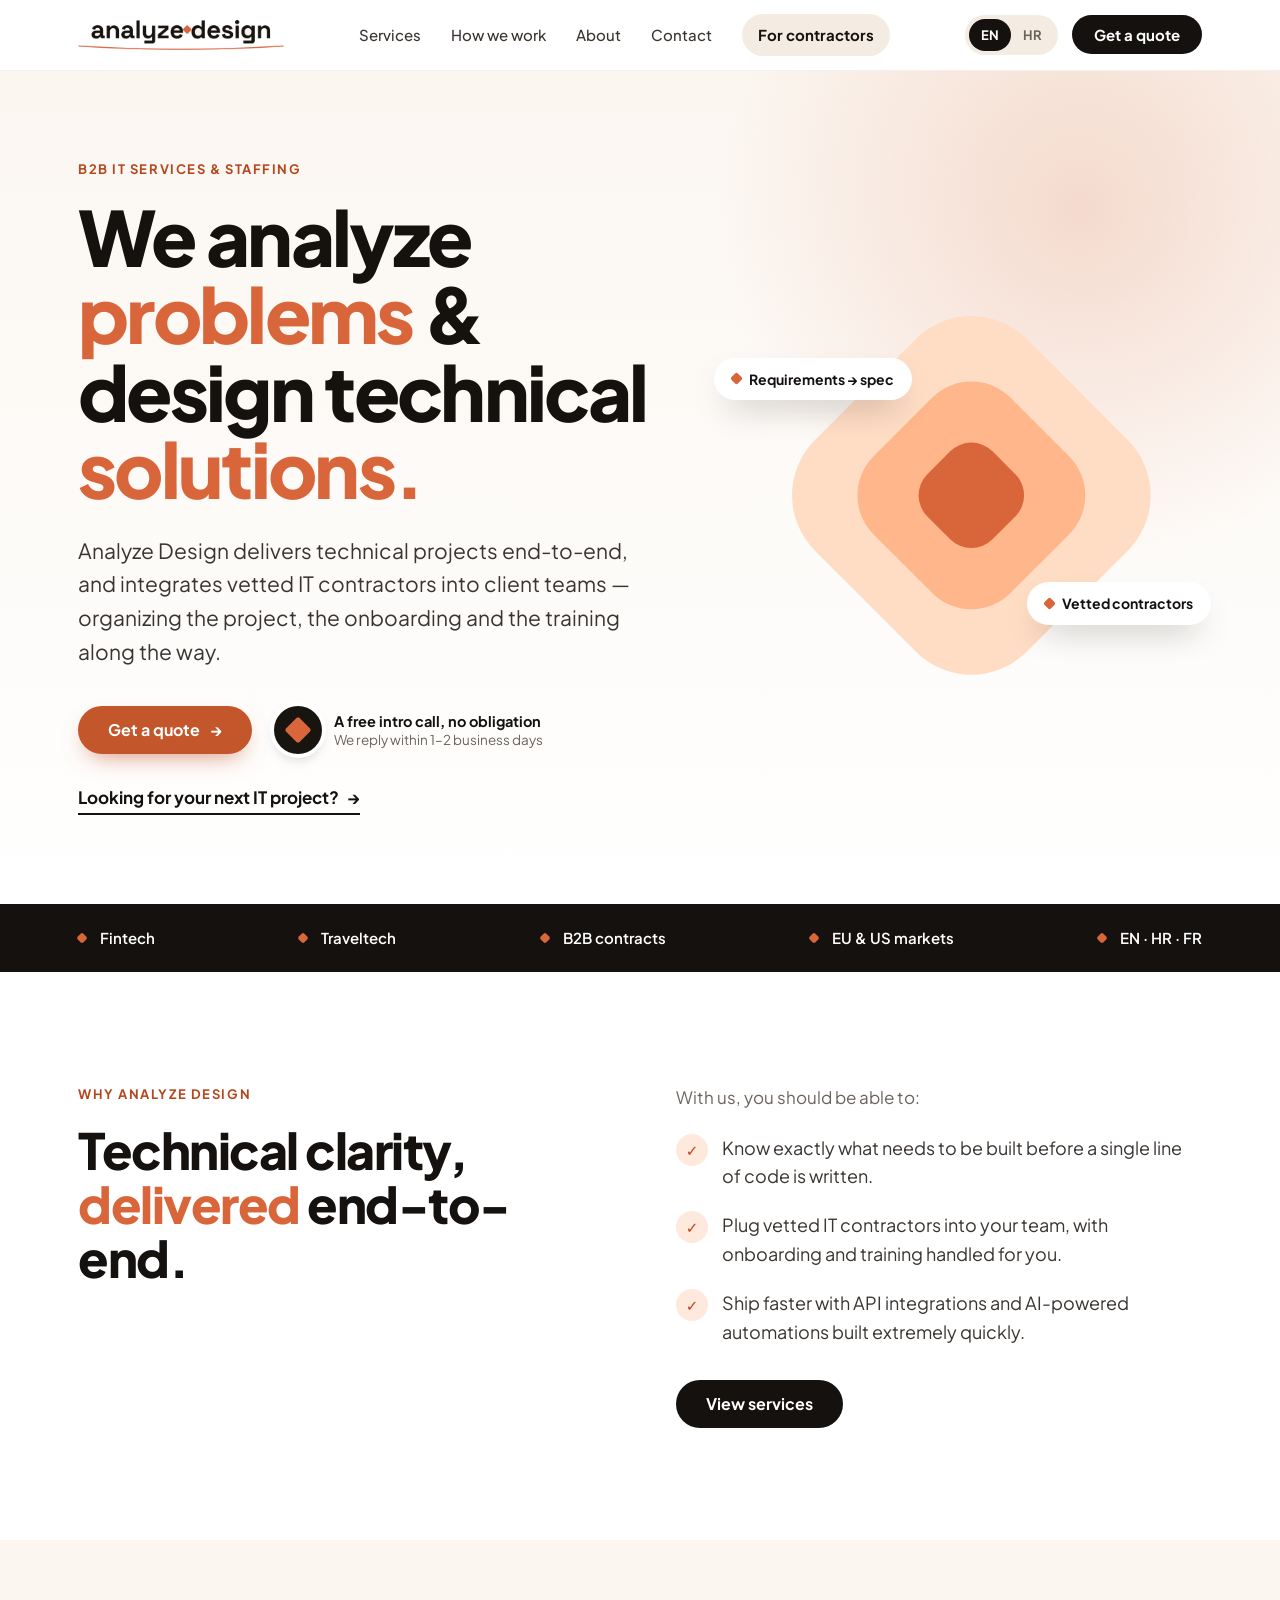
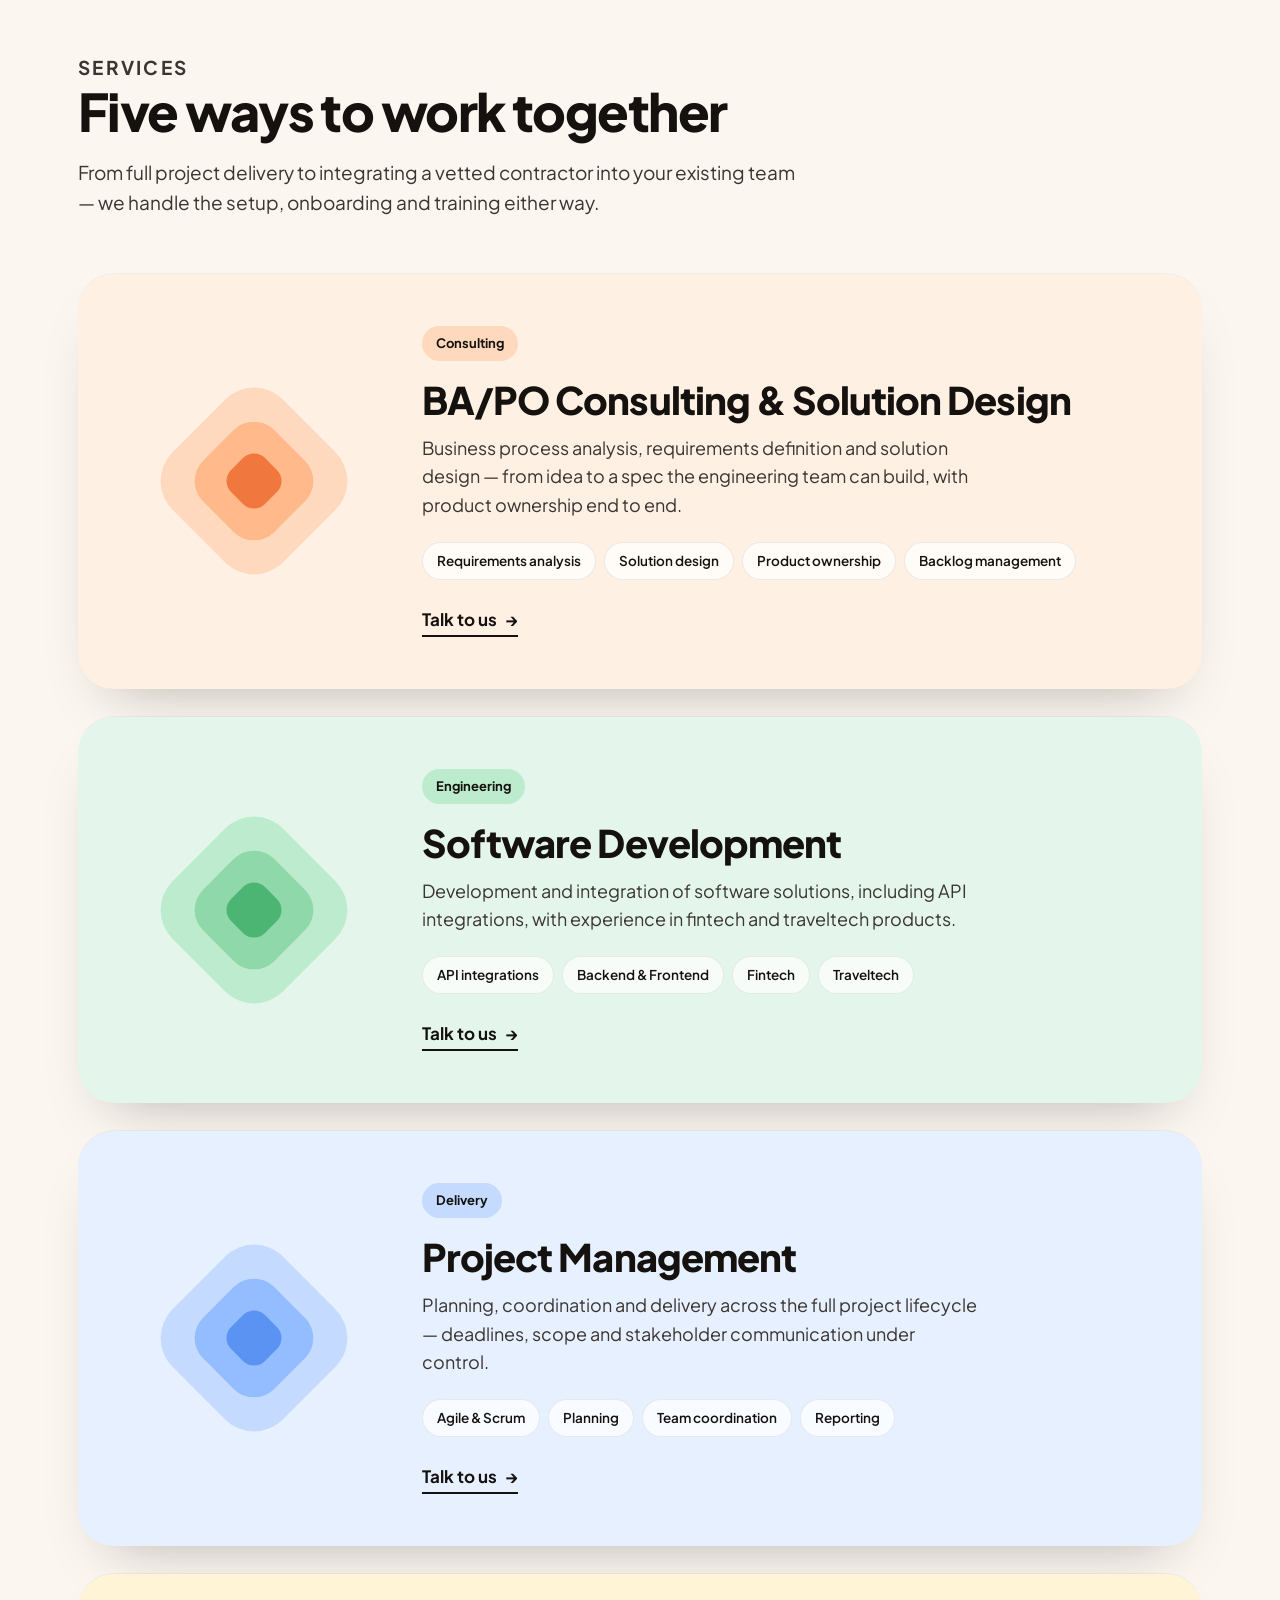
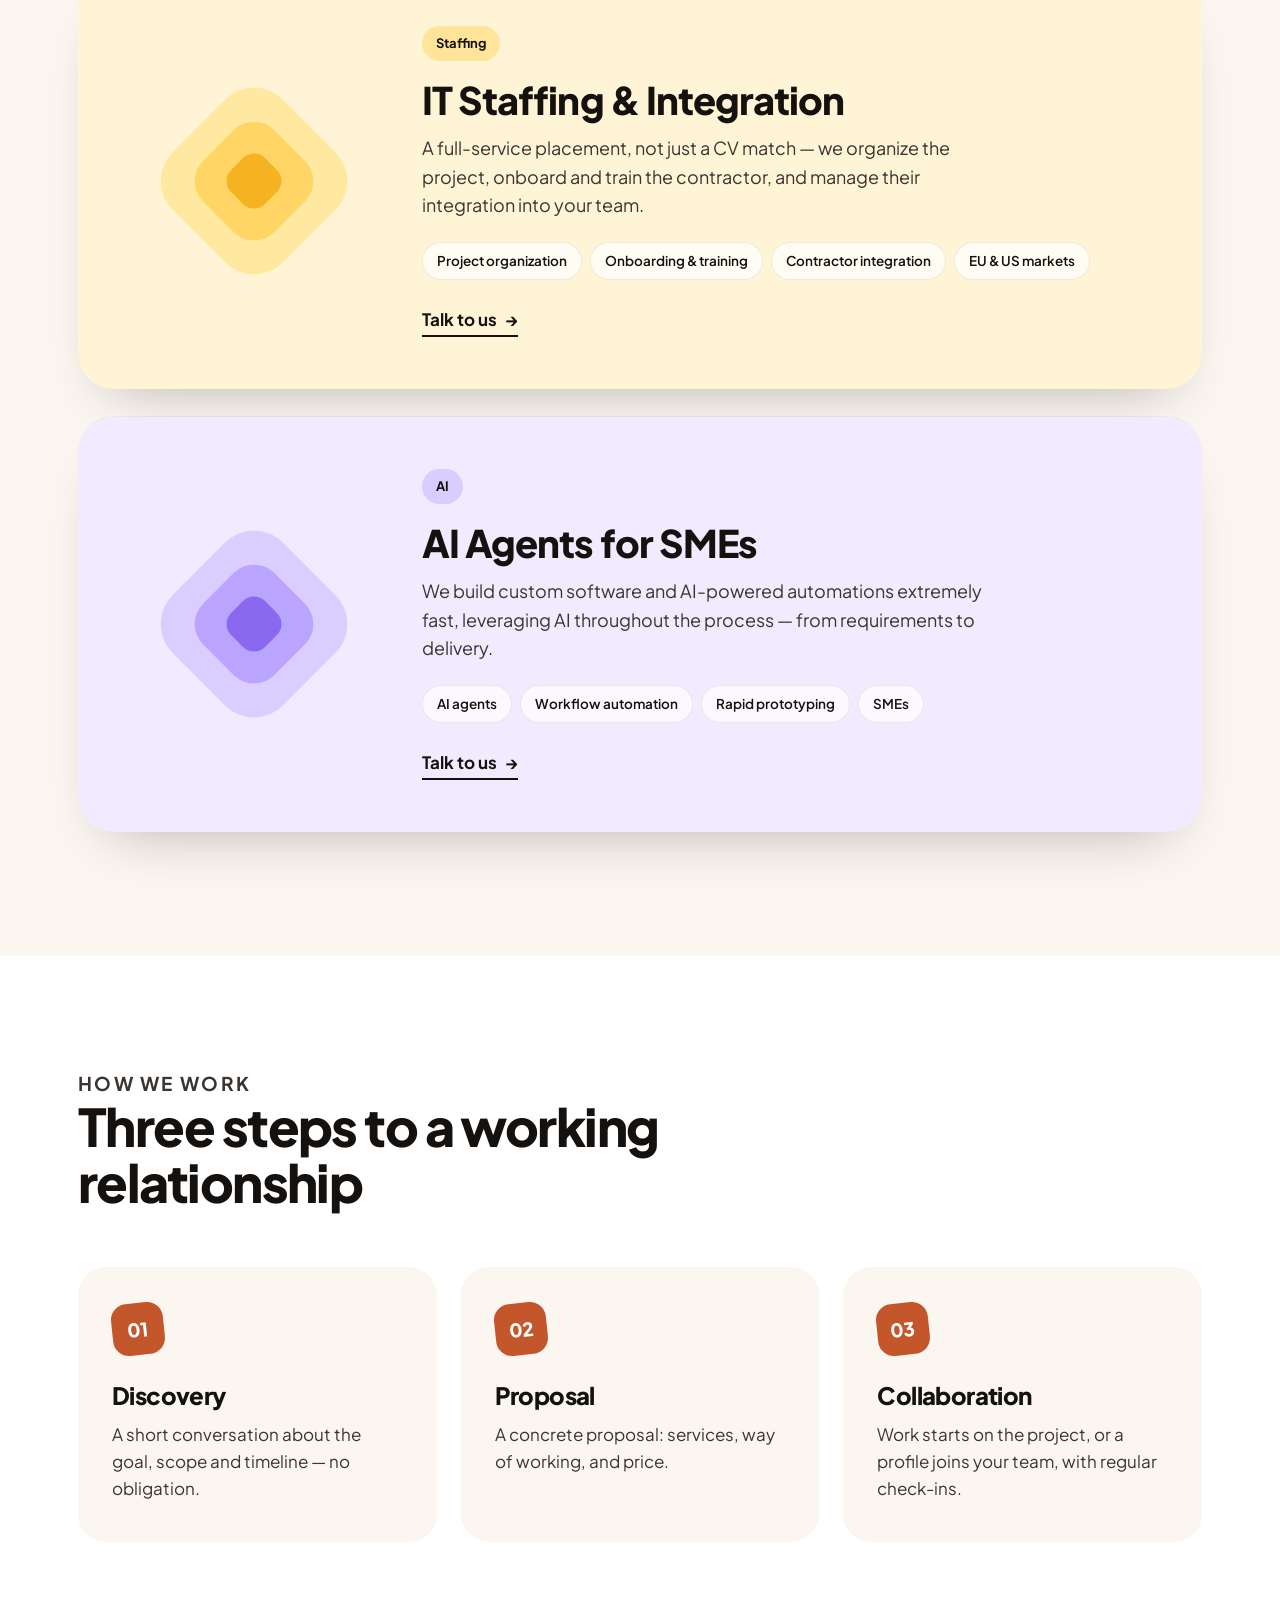
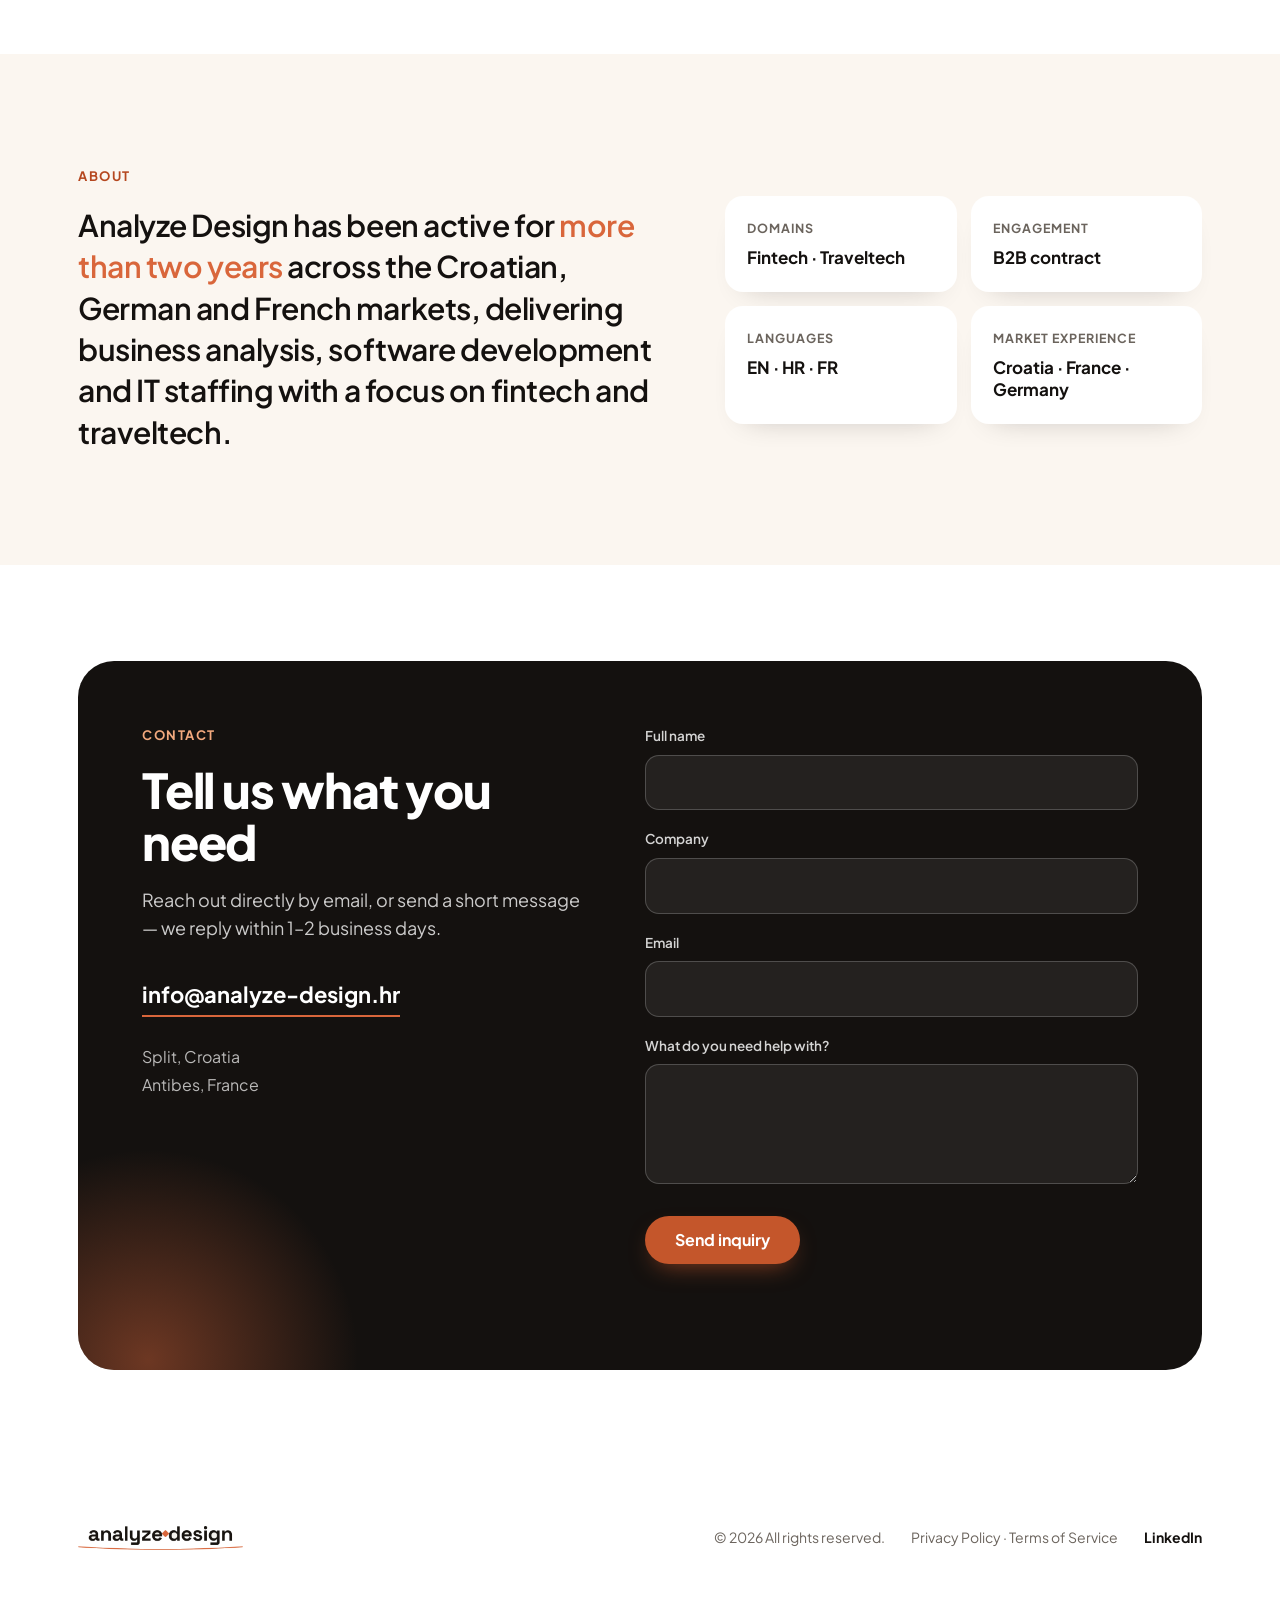
==== commit 6f15dd06: "Redesign homepage with lighter, modern SaaS-style look New type (Plus Jakarta Sans), warm white pale" ====
--- a/index.html
+++ b/index.html
@@ -3,6 +3,7 @@
 <head>
 <meta charset="UTF-8">
 <meta name="viewport" content="width=device-width, initial-scale=1.0">
+<meta name="theme-color" content="#FBF6F0">
 <title>Analyze Design — We analyze problems &amp; design technical solutions</title>
 <meta name="description" content="Analyze Design d.o.o. — BA/PO consulting & solution design, software development, project management, AI agents and B2B IT staffing for companies across the EU and US.">
 <link rel="canonical" href="https://analyze-design.hr/">
@@ -29,120 +30,193 @@
 <link rel="apple-touch-icon" sizes="180x180" href="/apple-touch-icon.png">
 <link rel="preconnect" href="https://fonts.googleapis.com">
 <link rel="preconnect" href="https://fonts.gstatic.com" crossorigin>
-<link href="https://fonts.googleapis.com/css2?family=Fraunces:opsz,wght@9..144,500;9..144,600;9..144,700&family=IBM+Plex+Mono:wght@400;500&family=IBM+Plex+Sans:wght@400;500;600;700&display=swap" rel="stylesheet">
+<link href="https://fonts.googleapis.com/css2?family=Plus+Jakarta+Sans:wght@400;500;600;700;800&display=swap" rel="stylesheet">
+<script>document.documentElement.classList.add('js');</script>
 <style>
   :root{
-    --ink:#1C2321; --paper:#F3F0E9; --paper-2:#E9E4D8;
-    --blueprint:#15303D; --blueprint-2:#1E4152;
-    --line:#CFC9BA; --line-on-blue:rgba(246,241,231,0.28);
-    --rust:#B85C3A; --rust-dark:#95452A;
-    --teal:#3E7268; --teal-dark:#2C5148;
-    --cream:#F6F1E7; --max:1120px;
+    --ink:#14110F; --ink-2:#3A3531; --muted:#6B645D;
+    --bg:#FFFFFF; --warm:#FBF6F0; --warm-2:#F4ECE2; --line:#EBE3D9;
+    --accent:#D9663B; --accent-btn:#C4562B; --accent-btn-hover:#A94620; --accent-ink:#B5471F;
+    --radius-xl:36px; --radius-lg:28px; --radius:18px; --max:1180px;
   }
   *{box-sizing:border-box;}
-  html{scroll-behavior:smooth;}
-  body{margin:0; background:var(--paper); color:var(--ink); font-family:'IBM Plex Sans', sans-serif; font-size:16px; line-height:1.6; -webkit-font-smoothing:antialiased;}
+  html{scroll-behavior:smooth; scroll-padding-top:88px;}
+  body{margin:0; background:var(--bg); color:var(--ink); font-family:'Plus Jakarta Sans', system-ui, sans-serif; font-size:17px; line-height:1.6; -webkit-font-smoothing:antialiased;}
   a{color:inherit;}
-  h1,h2,h3,h4{font-family:'Fraunces', Georgia, serif; font-weight:600; letter-spacing:-0.01em;}
-  .mono{font-family:'IBM Plex Mono', monospace;}
+  img,svg{max-width:100%;}
+  h1,h2,h3,h4{font-family:inherit; font-weight:700; letter-spacing:-0.025em; line-height:1.08; margin:0;}
   .wrap{max-width:var(--max); margin:0 auto; padding:0 28px;}
-
-  header{position:sticky; top:0; z-index:50; background:var(--paper); border-bottom:1px solid var(--line);}
-  .nav{display:flex; align-items:center; justify-content:space-between; padding:18px 28px; max-width:var(--max); margin:0 auto; gap:20px; flex-wrap:wrap; position:relative;}
+  .eyebrow{font-size:13px; font-weight:700; letter-spacing:0.12em; text-transform:uppercase; color:var(--accent-ink); margin:0 0 18px;}
+  .sr-only{position:absolute; width:1px; height:1px; overflow:hidden; clip:rect(0 0 0 0); white-space:nowrap;}
+  :is(a,button,input,textarea):focus-visible{outline:3px solid var(--accent); outline-offset:3px;}
+
+  .btn{display:inline-flex; align-items:center; gap:10px; border-radius:999px; padding:16px 30px; font:inherit; font-weight:700; font-size:16px; line-height:1; white-space:nowrap; text-decoration:none; cursor:pointer; border:0; transition:background .2s, transform .2s, box-shadow .2s;}
+  .btn:hover{transform:translateY(-2px);}
+  .btn-accent{background:var(--accent-btn); color:#fff; box-shadow:0 10px 24px -10px rgba(196,86,43,.7);}
+  .btn-accent:hover{background:var(--accent-btn-hover);}
+  .btn-dark{background:var(--ink); color:#fff;}
+  .btn-dark:hover{background:#2b2622;}
+  .btn-sm{padding:12px 22px; font-size:15px;}
+  .link-arrow{display:inline-flex; align-items:center; gap:8px; font-weight:700; text-decoration:none; border-bottom:2px solid currentColor; padding-bottom:2px;}
+  .link-arrow:hover{color:var(--accent-ink);}
+
+  header{position:sticky; top:0; z-index:50; background:rgba(255,255,255,.86); backdrop-filter:saturate(1.4) blur(14px); -webkit-backdrop-filter:saturate(1.4) blur(14px); border-bottom:1px solid rgba(20,17,15,.06);}
+  .nav{display:flex; align-items:center; justify-content:space-between; gap:20px; max-width:var(--max); margin:0 auto; padding:14px 28px; position:relative;}
   .brand{display:inline-flex; align-items:center; text-decoration:none;}
   .brand-logo{height:30px; width:auto; display:block;}
-  nav.links{display:flex; gap:26px; align-items:center;}
-  nav.links a{text-decoration:none; font-size:15px; color:var(--ink); opacity:0.82; white-space:nowrap;}
-  nav.links a:hover{opacity:1;}
-  nav.links a.cross-link{opacity:1; font-weight:600; border-bottom:2px solid var(--teal);}
-  .nav-right{display:flex; align-items:center; gap:16px;}
-  .nav-cta{border-radius:4px; border:1px solid var(--ink); padding:9px 18px; text-decoration:none; font-size:14px; font-weight:500; white-space:nowrap; background:none; cursor:pointer; font-family:'IBM Plex Sans', sans-serif; color:var(--ink);}
-  .nav-cta:hover{background:var(--ink); color:var(--paper);}
-  .lang-switch{display:flex; border:1px solid var(--ink); font-family:'IBM Plex Mono', monospace; font-size:13px;}
-  .lang-switch a{padding:8px 12px; text-decoration:none; color:var(--ink); opacity:0.55;}
-  .lang-switch a.active{opacity:1; background:var(--ink); color:var(--paper);}
-  .menu-toggle{display:none; background:none; border:1px solid var(--ink); border-radius:4px; padding:9px 10px; cursor:pointer; flex-direction:column; gap:4px;}
-  .menu-toggle span{display:block; width:18px; height:2px; background:var(--ink);}
-
-  .hero{background:var(--blueprint); color:var(--cream); position:relative; overflow:hidden;
-    background-image:
-      radial-gradient(680px circle at 88% -8%, rgba(184,92,58,0.32), transparent 60%),
-      radial-gradient(560px circle at -6% 96%, rgba(62,114,104,0.30), transparent 60%);
+  nav.links{display:flex; gap:30px; align-items:center;}
+  nav.links a{text-decoration:none; font-size:15px; font-weight:500; color:var(--ink-2); white-space:nowrap;}
+  nav.links a:hover{color:var(--accent-ink);}
+  nav.links a.cross-link{font-weight:700; color:var(--ink); background:var(--warm-2); padding:9px 16px; border-radius:999px;}
+  nav.links a.cross-link:hover{background:#ecdfd0; color:var(--ink);}
+  .nav-right{display:flex; align-items:center; gap:14px;}
+  .lang-switch{display:flex; background:var(--warm-2); border-radius:999px; padding:4px; font-size:13px; font-weight:700;}
+  .lang-switch a{padding:6px 12px; border-radius:999px; text-decoration:none; color:var(--muted);}
+  .lang-switch a.active{background:var(--ink); color:#fff;}
+  .menu-toggle{display:none; background:var(--warm-2); border:0; border-radius:12px; padding:12px; cursor:pointer; flex-direction:column; gap:4px;}
+  .menu-toggle span{display:block; width:18px; height:2px; background:var(--ink); border-radius:2px;}
+
+  .hero{padding:0; position:relative; overflow:hidden; background:linear-gradient(180deg, var(--warm) 0%, #fff 100%);}
+  .hero::before{content:""; position:absolute; width:720px; height:720px; right:-160px; top:-220px; background:radial-gradient(closest-side, rgba(217,102,59,.20), rgba(217,102,59,0)); pointer-events:none;}
+  .hero-inner{position:relative; max-width:var(--max); margin:0 auto; padding:88px 28px 72px; display:grid; grid-template-columns:1.15fr .85fr; gap:40px; align-items:center;}
+  .hero h1{font-size:clamp(42px, 6vw, 76px); font-weight:800; letter-spacing:-0.035em; line-height:1.02; margin:0 0 26px;}
+  .hero h1 em{font-style:normal; color:var(--accent);}
+  .hero .lead{font-size:clamp(18px, 1.7vw, 21px); color:var(--ink-2); max-width:560px; margin:0 0 38px;}
+  .hero-cta{display:flex; align-items:center; gap:22px; flex-wrap:wrap;}
+  .assure{display:flex; align-items:center; gap:12px;}
+  .assure img{width:48px; height:48px; border-radius:50%; box-shadow:0 0 0 4px #fff, 0 6px 16px -6px rgba(20,17,15,.4);}
+  .assure strong{display:block; font-size:14.5px; line-height:1.3;}
+  .assure span{display:block; font-size:13.5px; color:var(--muted); line-height:1.3;}
+  .hero-sub{margin-top:30px;}
+  .hero-art{position:relative; aspect-ratio:1/1; width:100%; max-width:470px; justify-self:end;}
+  .hero-art svg.stack{position:absolute; inset:0; width:100%; height:100%; animation:float 9s ease-in-out infinite;}
+  .chip{position:absolute; background:#fff; border-radius:999px; padding:10px 18px; font-size:14px; font-weight:700; box-shadow:0 16px 34px -14px rgba(20,17,15,.35); display:flex; align-items:center; gap:8px; white-space:nowrap;}
+  .chip i{width:9px; height:9px; background:var(--accent); border-radius:2px; transform:rotate(45deg); display:block;}
+  .chip.c1{left:-6%; top:20%; animation:float 7s ease-in-out infinite;}
+  .chip.c2{right:-2%; bottom:22%; animation:float 8s ease-in-out -3s infinite;}
+  @keyframes float{0%,100%{transform:translateY(0);}50%{transform:translateY(-12px);}}
+
+  .strip{background:var(--ink); color:#fff;}
+  .strip-inner{max-width:var(--max); margin:0 auto; padding:22px 28px; display:flex; flex-wrap:wrap; justify-content:space-between; gap:12px 28px; font-weight:600; font-size:15px;}
+  .strip-inner span{display:inline-flex; align-items:center; gap:14px;}
+  .strip-inner span::before{content:""; width:8px; height:8px; background:var(--accent); border-radius:2px; transform:rotate(45deg);}
+
+  section{padding:112px 0;}
+  .section-head{max-width:720px; margin:0 0 56px;}
+  .section-head h2{font-size:clamp(32px, 4.4vw, 52px); font-weight:800; letter-spacing:-0.03em; margin:0 0 18px;}
+  .section-head p{font-size:19px; color:var(--ink-2); margin:0;}
+
+  .intro{background:#fff;}
+  .intro-grid{display:grid; grid-template-columns:1fr 1fr; gap:72px; align-items:start;}
+  .intro h2{font-size:clamp(32px, 4.2vw, 50px); font-weight:800; letter-spacing:-0.03em;}
+  .intro h2 em{font-style:normal; color:var(--accent);}
+  .checks{list-style:none; margin:0 0 34px; padding:0; display:grid; gap:20px;}
+  .checks li{display:grid; grid-template-columns:32px 1fr; gap:14px; align-items:start; font-size:18px; color:var(--ink-2);}
+  .checks li::before{content:"✓"; width:32px; height:32px; border-radius:50%; background:#FFE9DD; color:var(--accent-ink); font-weight:800; display:grid; place-items:center; font-size:15px;}
+  .intro p.pre{font-size:17px; color:var(--muted); margin:0 0 22px;}
+
+  .services{background:var(--warm);}
+  .stack-list{display:grid; gap:28px; padding-bottom:12px;}
+  .svc{position:sticky; top:calc(96px + var(--i) * 16px); display:grid; grid-template-columns:240px 1fr; gap:48px; align-items:center; padding:52px 56px; border-radius:var(--radius-xl); background:var(--bg-c); box-shadow:0 -1px 0 rgba(20,17,15,.04), 0 28px 60px -34px rgba(20,17,15,.35);}
+  .svc svg.stack{width:100%; height:auto; display:block;}
+  .pill{display:inline-block; font-size:13px; font-weight:700; padding:7px 14px; border-radius:999px; background:var(--pill-c); color:var(--ink); margin:0 0 18px;}
+  .svc h3{font-size:clamp(26px, 3vw, 38px); font-weight:800; margin:0 0 14px;}
+  .svc .desc{color:var(--ink-2); font-size:18px; max-width:560px; margin:0 0 22px;}
+  .tags{display:flex; flex-wrap:wrap; gap:8px; margin:0 0 26px; padding:0; list-style:none;}
+  .tags li{font-size:13.5px; font-weight:600; padding:7px 14px; border-radius:999px; background:rgba(255,255,255,.7); border:1px solid rgba(20,17,15,.08);}
+  .t-peach{--bg-c:#FFF0E4; --pill-c:#FFD9BD;}
+  .t-mint{--bg-c:#E4F6EB; --pill-c:#BDEBCD;}
+  .t-sky{--bg-c:#E7F0FF; --pill-c:#C4DBFF;}
+  .t-butter{--bg-c:#FFF5D6; --pill-c:#FFE49A;}
+  .t-lilac{--bg-c:#F0EBFF; --pill-c:#D9CCFF;}
+
+  .process{background:#fff;}
+  .steps{display:grid; grid-template-columns:repeat(3, 1fr); gap:24px; counter-reset:step;}
+  .step{background:var(--warm); border-radius:var(--radius-lg); padding:36px 34px 40px; position:relative;}
+  .step .num{width:52px; height:52px; border-radius:16px; background:var(--accent-btn); color:#fff; font-weight:800; font-size:19px; display:grid; place-items:center; margin:0 0 28px; transform:rotate(-6deg);}
+  .step h4{font-size:24px; font-weight:800; margin:0 0 12px;}
+  .step p{margin:0; color:var(--ink-2); font-size:17px;}
+
+  .about{background:var(--warm);}
+  .about-grid{display:grid; grid-template-columns:1.1fr .9fr; gap:64px; align-items:center;}
+  .about-copy p:not(.eyebrow){font-size:clamp(22px, 2.5vw, 30px); font-weight:600; letter-spacing:-0.015em; line-height:1.38; margin:0;}
+  .about-copy p em{font-style:normal; color:var(--accent);}
+  .facts{display:grid; grid-template-columns:1fr 1fr; gap:14px;}
+  .fact{background:#fff; border-radius:var(--radius); padding:22px 22px 24px; box-shadow:0 14px 30px -22px rgba(20,17,15,.3);}
+  .fact span{display:block; font-size:12.5px; font-weight:700; letter-spacing:.08em; text-transform:uppercase; color:var(--muted); margin-bottom:8px;}
+  .fact strong{font-size:17px; font-weight:700; line-height:1.3; display:block;}
+
+  .contact{background:#fff; padding-top:96px;}
+  .contact-card{background:var(--ink); color:#fff; border-radius:var(--radius-xl); padding:64px; display:grid; grid-template-columns:.95fr 1.05fr; gap:56px; position:relative; overflow:hidden;}
+  .contact-card::after{content:""; position:absolute; width:420px; height:420px; left:-140px; bottom:-200px; background:radial-gradient(closest-side, rgba(217,102,59,.45), rgba(217,102,59,0)); pointer-events:none;}
+  .contact-card > *{position:relative; z-index:1;}
+  .contact-card .eyebrow{color:#F2A97E;}
+  .contact-card h2{font-size:clamp(32px, 4vw, 48px); font-weight:800; margin:0 0 18px;}
+  .contact-card .sub{font-size:18px; color:rgba(255,255,255,.78); margin:0 0 34px;}
+  .contact-card a.email{display:inline-block; font-size:22px; font-weight:700; text-decoration:none; border-bottom:2px solid var(--accent); padding-bottom:3px; margin-bottom:26px;}
+  .contact-card .loc{color:rgba(255,255,255,.7); font-size:16px; line-height:1.7;}
+  form{display:flex; flex-direction:column; gap:18px;}
+  .field label{display:block; font-size:13.5px; font-weight:600; color:rgba(255,255,255,.82); margin-bottom:8px;}
+  .field input, .field textarea{width:100%; background:rgba(255,255,255,.07); border:1px solid rgba(255,255,255,.2); border-radius:14px; color:#fff; font:inherit; font-size:16px; padding:14px 16px; outline:none; transition:border-color .2s, background .2s;}
+  .field input:focus, .field textarea:focus{border-color:#fff; background:rgba(255,255,255,.11);}
+  .field textarea{resize:vertical; min-height:120px;}
+  form .btn{align-self:flex-start; margin-top:6px;}
+  .hp-field{position:absolute; left:-9999px; width:1px; height:1px; overflow:hidden;}
+  .form-status{margin:4px 0 0; font-size:14.5px; font-weight:600; min-height:20px;}
+  .form-status.ok{color:#8FE0AC;}
+  .form-status.err{color:#F5B08A;}
+
+  footer{background:#fff; padding:44px 0 52px;}
+  .foot{display:flex; align-items:center; justify-content:space-between; flex-wrap:wrap; gap:16px 28px; font-size:14px; color:var(--muted);}
+  .foot .brand-logo{height:24px;}
+  .foot-meta{display:flex; flex-wrap:wrap; gap:8px 26px; align-items:center;}
+  .foot-link{color:var(--ink); font-weight:700; text-decoration:none;}
+  .foot-link:hover{color:var(--accent-ink); text-decoration:underline;}
+
+  .js .reveal{opacity:0; transform:translateY(22px); transition:opacity .7s ease, transform .7s ease;}
+  .js .reveal.in{opacity:1; transform:none;}
+
+  @media (max-width:1100px){
+    nav.links{gap:18px;}
+    nav.links a.cross-link{padding:8px 12px;}
+    .nav-right{gap:10px;}
   }
-  .hero-inner{max-width:var(--max); margin:0 auto; padding:88px 28px 0; position:relative;}
-  .hero-tag{display:inline-block; font-size:13.5px; font-weight:500; color:var(--cream); background:rgba(246,241,231,0.12); padding:8px 16px; border-radius:999px; margin:0 0 28px;}
-  .hero h1{font-size:clamp(40px, 6.6vw, 72px); line-height:1.02; margin:0 0 22px; font-weight:700; letter-spacing:-0.01em; max-width:760px;}
-  .hero p.lead{font-size:clamp(17px, 2vw, 20px); max-width:600px; opacity:0.92; margin:0 0 40px;}
-  .hero-ctas{display:flex; gap:14px; flex-wrap:wrap; margin-bottom:64px;}
-  .btn-primary{border-radius:4px; background:var(--rust); color:var(--cream); border:1px solid var(--rust); padding:14px 24px; text-decoration:none; font-weight:600; font-size:15px; display:inline-block; cursor:pointer; font-family:'IBM Plex Sans', sans-serif;}
-  .btn-primary:hover{background:var(--rust-dark); border-color:var(--rust-dark);}
-  .btn-teal{border-radius:4px; background:transparent; color:var(--cream); border:1px solid var(--teal); padding:14px 24px; text-decoration:none; font-weight:600; font-size:15px; display:inline-block; cursor:pointer; font-family:'IBM Plex Sans', sans-serif;}
-  .btn-teal:hover{background:var(--teal); border-color:var(--teal);}
-
-  section{padding:96px 0;}
-  .section-head{max-width:640px; margin-bottom:56px;}
-  .section-head .kicker{font-family:'IBM Plex Mono', monospace; font-size:13px; color:var(--rust); margin:0 0 12px;}
-  .section-head h2{font-size:clamp(28px,4vw,38px); margin:0 0 14px; line-height:1.14;}
-  .section-head p{font-size:17px; opacity:0.78; margin:0;}
-
-  .service-row{display:grid; grid-template-columns:280px 1fr; gap:40px; padding:36px 0; border-top:1px solid var(--line);}
-  .service-row:last-child{border-bottom:1px solid var(--line);}
-  .service-row h3{margin:0; font-size:23px;}
-  .service-row .desc{font-size:16px; opacity:0.85; max-width:640px; margin:0 0 16px;}
-  .tags{display:flex; flex-wrap:wrap; gap:10px 0;}
-  .tags span{font-family:'IBM Plex Mono', monospace; font-size:12.5px; padding-right:14px; margin-right:14px; border-right:1px solid var(--line); opacity:0.75;}
-  .tags span:last-child{border-right:none; margin-right:0; padding-right:0;}
-
-  .process{background:var(--paper-2);}
-  .steps{display:grid; grid-template-columns:repeat(3,1fr); gap:1px; background:var(--line); border:1px solid var(--line);}
-  .step{background:var(--paper-2); padding:32px 28px;}
-  .step .num{font-family:'IBM Plex Mono', monospace; font-size:14px; color:var(--rust); margin-bottom:14px;}
-  .step h4{margin:0 0 10px; font-size:19px;}
-  .step p{margin:0; font-size:15px; opacity:0.8;}
-
-  .about{display:grid; grid-template-columns:1fr 1fr; gap:60px; align-items:start;}
-  .about-copy p{font-size:17px; opacity:0.85; margin:0 0 18px;}
-  .about-facts{border-top:1px solid var(--line);}
-  .about-facts div{display:flex; justify-content:space-between; gap:20px; padding:16px 0; border-bottom:1px solid var(--line); font-size:15px;}
-
-  .contact{background:var(--blueprint); color:var(--cream);}
-  .contact .section-head p{opacity:0.85;}
-  .contact .section-head .kicker{color:#E9A87E;}
-  .contact-grid{display:grid; grid-template-columns:1fr 1.2fr; gap:60px;}
-  .contact-info a.email{display:inline-block; font-size:22px; font-weight:600; text-decoration:none; border-bottom:2px solid var(--rust); margin-bottom:28px;}
-  .contact-info .loc{opacity:0.8; font-size:15px; line-height:1.9;}
-  form{display:flex; flex-direction:column; gap:18px;}
-  .field label{display:block; font-family:'IBM Plex Mono', monospace; font-size:12px; opacity:0.7; margin-bottom:8px;}
-  .field input, .field textarea{width:100%; background:transparent; border:none; border-bottom:1px solid var(--line-on-blue); color:var(--cream); font-family:'IBM Plex Sans', sans-serif; font-size:16px; padding:10px 0; outline:none;}
-  .field input:focus, .field textarea:focus{border-bottom-color:var(--cream);}
-  .field textarea{resize:vertical; min-height:90px;}
-  form .btn-primary{align-self:flex-start; border:none; margin-top:8px;}
-  .hp-field{position:absolute; left:-9999px; width:1px; height:1px; overflow:hidden;}
-  .form-status{margin-top:12px; font-family:'IBM Plex Mono', monospace; font-size:13px; min-height:18px;}
-  .form-status.ok{color:#8FD9A8;}
-  .form-status.err{color:#E9A87E;}
-
-  footer{padding:36px 0; border-top:1px solid var(--line);}
-  .foot-inner{display:flex; justify-content:space-between; flex-wrap:wrap; gap:12px; font-size:13.5px; opacity:0.65;}
-  .foot-link{color:inherit; text-decoration:none;}
-  .foot-link:hover{text-decoration:underline;}
-
-  :is(a,button):focus-visible{outline:2px solid var(--rust); outline-offset:3px;}
-
+  @media (max-width:980px){
+    .hero-inner{grid-template-columns:1fr; padding-top:56px;}
+    .hero-art{max-width:300px; justify-self:center; margin-top:8px;}
+    .intro-grid, .about-grid, .contact-card{grid-template-columns:1fr; gap:40px;}
+    .svc{grid-template-columns:1fr; gap:24px; padding:36px 30px;}
+    .svc svg.stack{width:130px;}
+    .steps{grid-template-columns:1fr;}
+    .contact-card{padding:40px 28px;}
+  }
   @media (max-width:820px){
+    section{padding:80px 0;}
     .menu-toggle{display:flex;}
-    nav.links{display:none; position:absolute; top:100%; left:0; right:0; background:var(--paper); border-bottom:1px solid var(--line); flex-direction:column; align-items:flex-start; padding:20px 28px; gap:18px; z-index:60;}
+    nav.links{display:none; position:absolute; top:100%; left:0; right:0; background:#fff; border-bottom:1px solid var(--line); flex-direction:column; align-items:flex-start; padding:22px 28px 28px; gap:18px; z-index:60;}
     nav.links.open{display:flex;}
-    .service-row{grid-template-columns:1fr; gap:14px;}
-    .steps{grid-template-columns:1fr;}
-    .about{grid-template-columns:1fr; gap:36px;}
-    .contact-grid{grid-template-columns:1fr; gap:44px;}
-    .nav{padding:16px 20px;}
+    .nav{padding:12px 20px;}
+    .nav-cta{display:none;}
+    .svc{position:static;}
+    .strip-inner{justify-content:flex-start;}
   }
-  @media (prefers-reduced-motion: reduce){ html{scroll-behavior:auto;} }
+  @media (prefers-reduced-motion: reduce){
+    html{scroll-behavior:auto;}
+    .hero-art svg.stack, .chip{animation:none;}
+    .js .reveal{opacity:1; transform:none; transition:none;}
+    .btn:hover{transform:none;}
+  }
 </style>
 </head>
 <body>
+
+<svg width="0" height="0" style="position:absolute" aria-hidden="true" focusable="false">
+  <symbol id="stack" viewBox="0 0 200 200">
+    <rect x="35" y="35" width="130" height="130" rx="34" transform="rotate(45 100 100)" style="fill:var(--c1)"/>
+    <rect x="58" y="58" width="84" height="84" rx="24" transform="rotate(45 100 100)" style="fill:var(--c2)"/>
+    <rect x="80" y="80" width="40" height="40" rx="13" transform="rotate(45 100 100)" style="fill:var(--c3)"/>
+  </symbol>
+</svg>
 
 <header>
   <div class="nav">
@@ -159,7 +233,7 @@
         <a class="active" href="index.html">EN</a>
         <a href="hr/index.html">HR</a>
       </div>
-      <button class="nav-cta" type="button" onclick="document.getElementById('contact').scrollIntoView({behavior:'smooth'})">Get a quote</button>
+      <a class="btn btn-dark btn-sm nav-cta" href="#contact">Get a quote</a>
     </div>
     <button class="menu-toggle" type="button" aria-label="Menu" onclick="document.querySelector('nav.links').classList.toggle('open')">
       <span></span><span></span><span></span>
@@ -167,118 +241,197 @@
   </div>
 </header>
 
+<main>
+
 <section class="hero">
   <div class="hero-inner">
-    <p class="hero-tag">B2B IT services &amp; staffing</p>
-    <h1>We analyze problems<br>&amp; design technical solutions.</h1>
-    <p class="lead">Analyze Design delivers technical projects end-to-end, and integrates vetted IT contractors into client teams — organizing the project, the onboarding and the training along the way.</p>
-    <div class="hero-ctas">
-      <button class="btn-primary" type="button" onclick="document.getElementById('contact').scrollIntoView({behavior:'smooth'})">Get a quote</button>
-      <a class="btn-teal" href="contractors.html">Find your next project</a>
-    </div>
-  </div>
-</section>
-
-<section id="services">
+    <div>
+      <p class="eyebrow">B2B IT services &amp; staffing</p>
+      <h1>We analyze <em>problems</em> &amp; design technical <em>solutions.</em></h1>
+      <p class="lead">Analyze Design delivers technical projects end-to-end, and integrates vetted IT contractors into client teams — organizing the project, the onboarding and the training along the way.</p>
+      <div class="hero-cta">
+        <a class="btn btn-accent" href="#contact">Get a quote <span aria-hidden="true">→</span></a>
+        <div class="assure">
+          <img src="/favicon-192x192.png" alt="" width="48" height="48">
+          <div><strong>A free intro call, no obligation</strong><span>We reply within 1–2 business days</span></div>
+        </div>
+      </div>
+      <p class="hero-sub"><a class="link-arrow" href="contractors.html">Looking for your next IT project? <span aria-hidden="true">→</span></a></p>
+    </div>
+    <div class="hero-art" aria-hidden="true">
+      <svg class="stack" viewBox="0 0 200 200"><use href="#stack" style="--c1:#FFDCC4; --c2:#FFB68B; --c3:#D9663B"/></svg>
+      <div class="chip c1"><i></i>Requirements → spec</div>
+      <div class="chip c2"><i></i>Vetted contractors</div>
+    </div>
+  </div>
+</section>
+
+<div class="strip">
+  <div class="strip-inner">
+    <span>Fintech</span><span>Traveltech</span><span>B2B contracts</span><span>EU &amp; US markets</span><span>EN · HR · FR</span>
+  </div>
+</div>
+
+<section class="intro">
+  <div class="wrap intro-grid">
+    <div class="reveal">
+      <p class="eyebrow">Why Analyze Design</p>
+      <h2>Technical clarity, <em>delivered</em> end-to-end.</h2>
+    </div>
+    <div class="reveal">
+      <p class="pre">With us, you should be able to:</p>
+      <ul class="checks">
+        <li>Know exactly what needs to be built before a single line of code is written.</li>
+        <li>Plug vetted IT contractors into your team, with onboarding and training handled for you.</li>
+        <li>Ship faster with API integrations and AI-powered automations built extremely quickly.</li>
+      </ul>
+      <a class="btn btn-dark" href="#services">View services</a>
+    </div>
+  </div>
+</section>
+
+<section class="services" id="services">
   <div class="wrap">
-    <div class="section-head">
-      <p class="kicker">Services</p>
+    <div class="section-head reveal">
+      <p class="eyebrow">Services</p>
       <h2>Five ways to work together</h2>
       <p>From full project delivery to integrating a vetted contractor into your existing team — we handle the setup, onboarding and training either way.</p>
     </div>
 
-    <div class="service-row">
-      <h3>BA/PO Consulting &amp; Solution Design</h3>
-      <div><p class="desc">Business process analysis, requirements definition and solution design — from idea to a spec the engineering team can build, with product ownership end to end.</p>
-      <div class="tags"><span>Requirements analysis</span><span>Solution design</span><span>Product ownership</span><span>Backlog management</span></div></div>
-    </div>
-    <div class="service-row">
-      <h3>Software Development</h3>
-      <div><p class="desc">Development and integration of software solutions, including API integrations, with experience in fintech and traveltech products.</p>
-      <div class="tags"><span>API integrations</span><span>Backend & Frontend</span><span>Fintech</span><span>Traveltech</span></div></div>
-    </div>
-    <div class="service-row">
-      <h3>Project Management</h3>
-      <div><p class="desc">Planning, coordination and delivery across the full project lifecycle — deadlines, scope and stakeholder communication under control.</p>
-      <div class="tags"><span>Agile & Scrum</span><span>Planning</span><span>Team coordination</span><span>Reporting</span></div></div>
-    </div>
-    <div class="service-row">
-      <h3>IT Staffing &amp; Integration</h3>
-      <div><p class="desc">A full-service placement, not just a CV match — we organize the project, onboard and train the contractor, and manage their integration into your team.</p>
-      <div class="tags"><span>Project organization</span><span>Onboarding & training</span><span>Contractor integration</span><span>EU & US markets</span></div></div>
-    </div>
-    <div class="service-row">
-      <h3>AI Agents for SMEs</h3>
-      <div><p class="desc">We build custom software and AI-powered automations extremely fast, leveraging AI throughout the process — from requirements to delivery.</p>
-      <div class="tags"><span>AI agents</span><span>Workflow automation</span><span>Rapid prototyping</span><span>SMEs</span></div></div>
+    <div class="stack-list">
+      <article class="svc t-peach" style="--i:0">
+        <svg class="stack" viewBox="0 0 200 200" aria-hidden="true"><use href="#stack" style="--c1:#FFD9BD; --c2:#FFB98A; --c3:#F0783F"/></svg>
+        <div>
+          <span class="pill">Consulting</span>
+          <h3>BA/PO Consulting &amp; Solution Design</h3>
+          <p class="desc">Business process analysis, requirements definition and solution design — from idea to a spec the engineering team can build, with product ownership end to end.</p>
+          <ul class="tags"><li>Requirements analysis</li><li>Solution design</li><li>Product ownership</li><li>Backlog management</li></ul>
+          <a class="link-arrow" href="#contact">Talk to us <span aria-hidden="true">→</span></a>
+        </div>
+      </article>
+
+      <article class="svc t-mint" style="--i:1">
+        <svg class="stack" viewBox="0 0 200 200" aria-hidden="true"><use href="#stack" style="--c1:#BDEBCD; --c2:#8FD8A9; --c3:#4DB574"/></svg>
+        <div>
+          <span class="pill">Engineering</span>
+          <h3>Software Development</h3>
+          <p class="desc">Development and integration of software solutions, including API integrations, with experience in fintech and traveltech products.</p>
+          <ul class="tags"><li>API integrations</li><li>Backend &amp; Frontend</li><li>Fintech</li><li>Traveltech</li></ul>
+          <a class="link-arrow" href="#contact">Talk to us <span aria-hidden="true">→</span></a>
+        </div>
+      </article>
+
+      <article class="svc t-sky" style="--i:2">
+        <svg class="stack" viewBox="0 0 200 200" aria-hidden="true"><use href="#stack" style="--c1:#C4DBFF; --c2:#94BDFF; --c3:#5A93F2"/></svg>
+        <div>
+          <span class="pill">Delivery</span>
+          <h3>Project Management</h3>
+          <p class="desc">Planning, coordination and delivery across the full project lifecycle — deadlines, scope and stakeholder communication under control.</p>
+          <ul class="tags"><li>Agile &amp; Scrum</li><li>Planning</li><li>Team coordination</li><li>Reporting</li></ul>
+          <a class="link-arrow" href="#contact">Talk to us <span aria-hidden="true">→</span></a>
+        </div>
+      </article>
+
+      <article class="svc t-butter" style="--i:3">
+        <svg class="stack" viewBox="0 0 200 200" aria-hidden="true"><use href="#stack" style="--c1:#FFE9A0; --c2:#FFD666; --c3:#F5B321"/></svg>
+        <div>
+          <span class="pill">Staffing</span>
+          <h3>IT Staffing &amp; Integration</h3>
+          <p class="desc">A full-service placement, not just a CV match — we organize the project, onboard and train the contractor, and manage their integration into your team.</p>
+          <ul class="tags"><li>Project organization</li><li>Onboarding &amp; training</li><li>Contractor integration</li><li>EU &amp; US markets</li></ul>
+          <a class="link-arrow" href="#contact">Talk to us <span aria-hidden="true">→</span></a>
+        </div>
+      </article>
+
+      <article class="svc t-lilac" style="--i:4">
+        <svg class="stack" viewBox="0 0 200 200" aria-hidden="true"><use href="#stack" style="--c1:#DACDFF; --c2:#B9A5FF; --c3:#8A69F0"/></svg>
+        <div>
+          <span class="pill">AI</span>
+          <h3>AI Agents for SMEs</h3>
+          <p class="desc">We build custom software and AI-powered automations extremely fast, leveraging AI throughout the process — from requirements to delivery.</p>
+          <ul class="tags"><li>AI agents</li><li>Workflow automation</li><li>Rapid prototyping</li><li>SMEs</li></ul>
+          <a class="link-arrow" href="#contact">Talk to us <span aria-hidden="true">→</span></a>
+        </div>
+      </article>
     </div>
   </div>
 </section>
 
 <section class="process" id="how-we-work">
   <div class="wrap">
-    <div class="section-head">
-      <p class="kicker">How we work</p>
+    <div class="section-head reveal">
+      <p class="eyebrow">How we work</p>
       <h2>Three steps to a working relationship</h2>
     </div>
     <div class="steps">
-      <div class="step"><div class="num mono">01</div><h4>Discovery</h4><p>A short conversation about the goal, scope and timeline — no obligation.</p></div>
-      <div class="step"><div class="num mono">02</div><h4>Proposal</h4><p>A concrete proposal: services, way of working, and price.</p></div>
-      <div class="step"><div class="num mono">03</div><h4>Collaboration</h4><p>Work starts on the project, or a profile joins your team, with regular check-ins.</p></div>
-    </div>
-  </div>
-</section>
-
-<section id="about">
-  <div class="wrap about">
-    <div class="about-copy">
-      <p class="kicker" style="font-family:'IBM Plex Mono',monospace;font-size:13px;color:var(--rust);margin:0 0 12px;">About</p>
-      <p>Analyze Design has been active for more than two years across the Croatian, German and French markets, delivering business analysis, software development and IT staffing with a focus on fintech and traveltech.</p>
-    </div>
-    <div class="about-facts">
-      <div><span>Domains</span><span>Fintech · Traveltech</span></div>
-      <div><span>Engagement</span><span>B2B contract</span></div>
-      <div><span>Languages</span><span>EN · HR · FR</span></div>
-      <div><span>Market experience</span><span>Croatia · France · Germany</span></div>
+      <div class="step reveal"><div class="num">01</div><h4>Discovery</h4><p>A short conversation about the goal, scope and timeline — no obligation.</p></div>
+      <div class="step reveal"><div class="num">02</div><h4>Proposal</h4><p>A concrete proposal: services, way of working, and price.</p></div>
+      <div class="step reveal"><div class="num">03</div><h4>Collaboration</h4><p>Work starts on the project, or a profile joins your team, with regular check-ins.</p></div>
+    </div>
+  </div>
+</section>
+
+<section class="about" id="about">
+  <div class="wrap about-grid">
+    <div class="about-copy reveal">
+      <p class="eyebrow">About</p>
+      <p>Analyze Design has been active for <em>more than two years</em> across the Croatian, German and French markets, delivering business analysis, software development and IT staffing with a focus on fintech and traveltech.</p>
+    </div>
+    <div class="facts reveal">
+      <div class="fact"><span>Domains</span><strong>Fintech · Traveltech</strong></div>
+      <div class="fact"><span>Engagement</span><strong>B2B contract</strong></div>
+      <div class="fact"><span>Languages</span><strong>EN · HR · FR</strong></div>
+      <div class="fact"><span>Market experience</span><strong>Croatia · France · Germany</strong></div>
     </div>
   </div>
 </section>
 
 <section class="contact" id="contact">
   <div class="wrap">
-    <div class="section-head">
-      <p class="kicker">Contact</p>
-      <h2>Tell us what you need</h2>
-      <p>Reach out directly by email, or send a short message — we reply within 1–2 business days.</p>
-    </div>
-    <div class="contact-grid">
-      <div class="contact-info">
+    <div class="contact-card">
+      <div>
+        <p class="eyebrow">Contact</p>
+        <h2>Tell us what you need</h2>
+        <p class="sub">Reach out directly by email, or send a short message — we reply within 1–2 business days.</p>
         <a class="email" href="mailto:info@analyze-design.hr">info@analyze-design.hr</a>
         <div class="loc">Split, Croatia<br>Antibes, France</div>
       </div>
       <form id="form-company" data-type="company" data-lang="en">
-        <div class="field"><label class="mono" for="c-name">FULL NAME</label><input type="text" id="c-name" name="name" required></div>
-        <div class="field"><label class="mono" for="c-company">COMPANY</label><input type="text" id="c-company" name="company"></div>
-        <div class="field"><label class="mono" for="c-email">EMAIL</label><input type="email" id="c-email" name="email" required></div>
-        <div class="field"><label class="mono" for="c-message">WHAT DO YOU NEED HELP WITH?</label><textarea id="c-message" name="message" required></textarea></div>
+        <div class="field"><label for="c-name">Full name</label><input type="text" id="c-name" name="name" required></div>
+        <div class="field"><label for="c-company">Company</label><input type="text" id="c-company" name="company"></div>
+        <div class="field"><label for="c-email">Email</label><input type="email" id="c-email" name="email" required></div>
+        <div class="field"><label for="c-message">What do you need help with?</label><textarea id="c-message" name="message" required></textarea></div>
         <input class="hp-field" type="text" name="website" tabindex="-1" autocomplete="off" aria-hidden="true">
-        <button type="submit" class="btn-primary">Send inquiry</button>
+        <button type="submit" class="btn btn-accent">Send inquiry</button>
         <p class="form-status" aria-live="polite"></p>
       </form>
     </div>
   </div>
 </section>
 
+</main>
+
 <footer>
-  <div class="wrap foot-inner">
-    <span>© <span id="year"></span> All rights reserved.</span>
-    <span>Privacy Policy · Terms of Service</span>
-    <a class="foot-link" href="https://www.linkedin.com/company/analyze-design-hr/" target="_blank" rel="noopener">LinkedIn</a>
+  <div class="wrap foot">
+    <a class="brand" href="index.html"><img class="brand-logo" src="/wordmark.png" alt="Analyze Design"></a>
+    <div class="foot-meta">
+      <span>© <span id="year"></span> All rights reserved.</span>
+      <span>Privacy Policy · Terms of Service</span>
+      <a class="foot-link" href="https://www.linkedin.com/company/analyze-design-hr/" target="_blank" rel="noopener">LinkedIn</a>
+    </div>
   </div>
 </footer>
 
 <script>
   document.getElementById('year').textContent = new Date().getFullYear();
+  (function(){
+    var els = document.querySelectorAll('.reveal');
+    if (!('IntersectionObserver' in window)) { els.forEach(function(el){ el.classList.add('in'); }); return; }
+    var io = new IntersectionObserver(function(entries){
+      entries.forEach(function(e){ if (e.isIntersecting) { e.target.classList.add('in'); io.unobserve(e.target); } });
+    }, { threshold: 0.12 });
+    els.forEach(function(el){ io.observe(el); });
+  })();
 </script>
 <script src="/contact-form.js"></script>
 
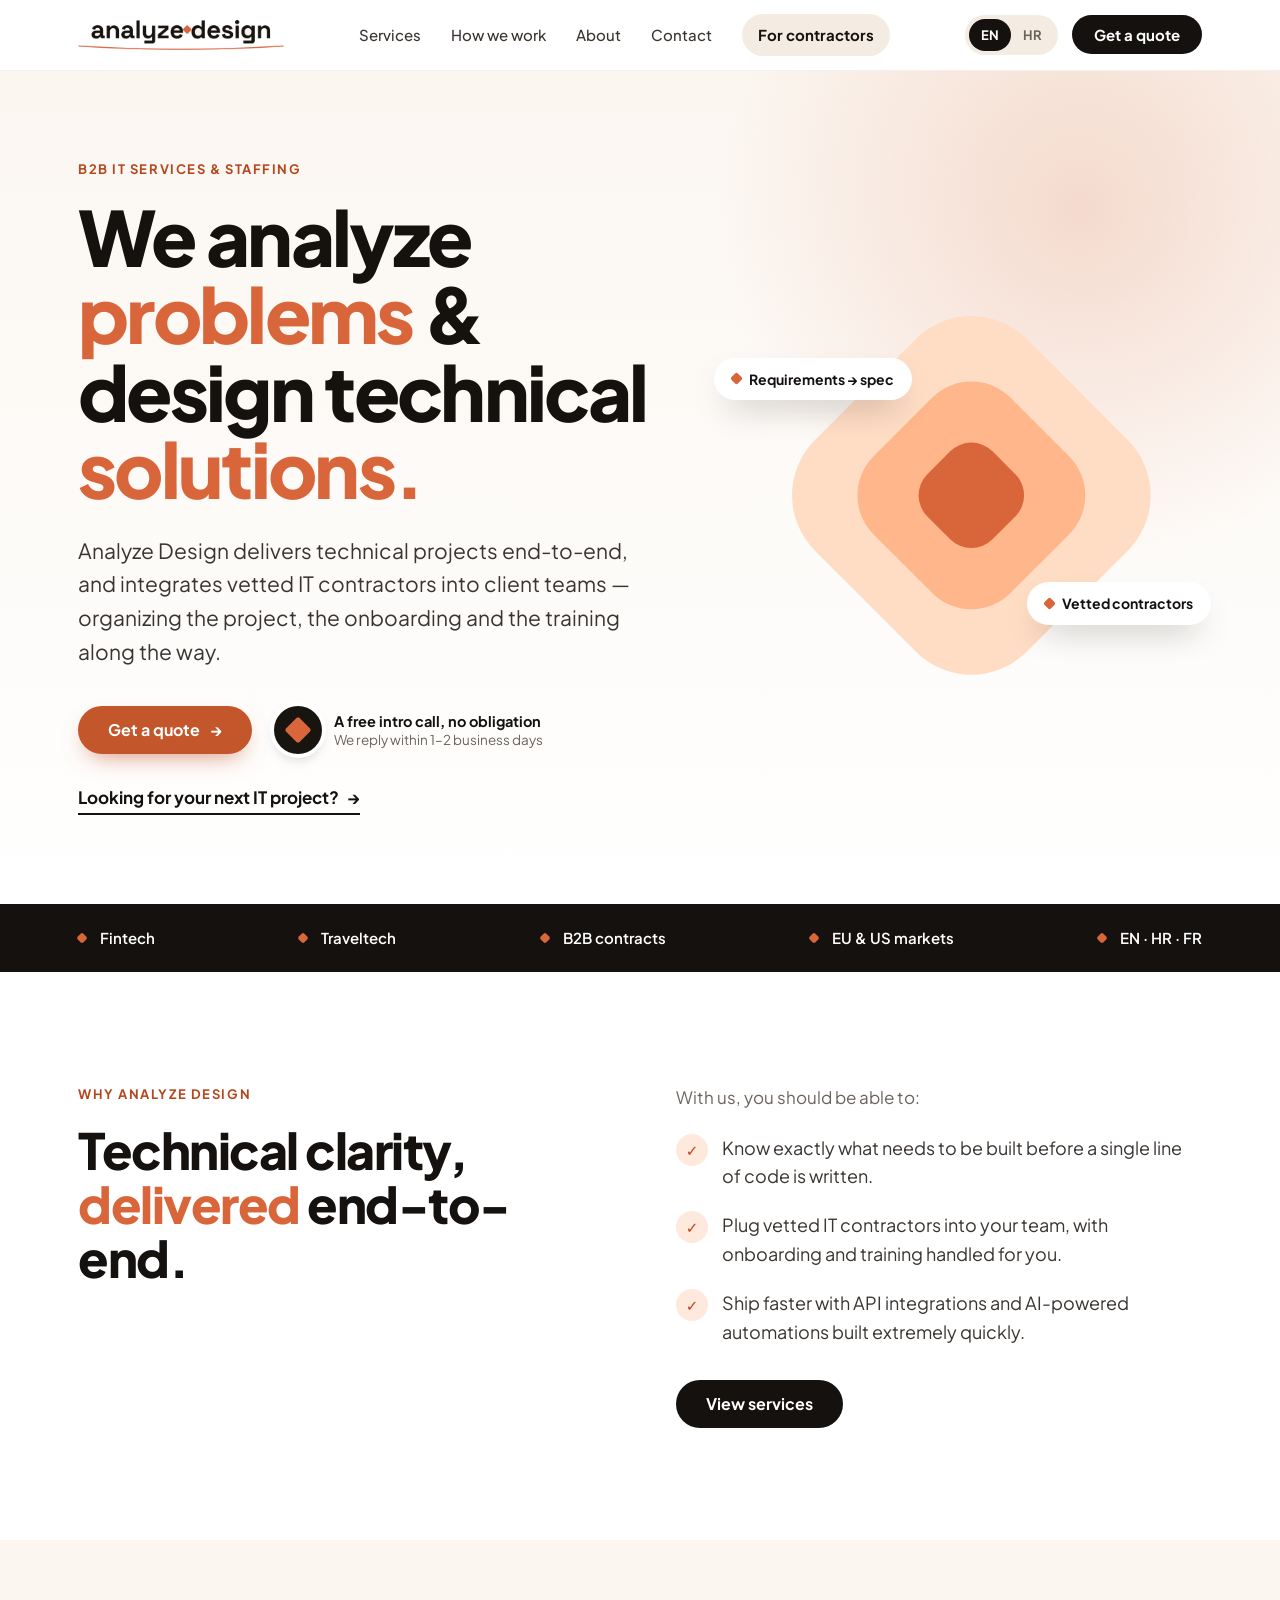
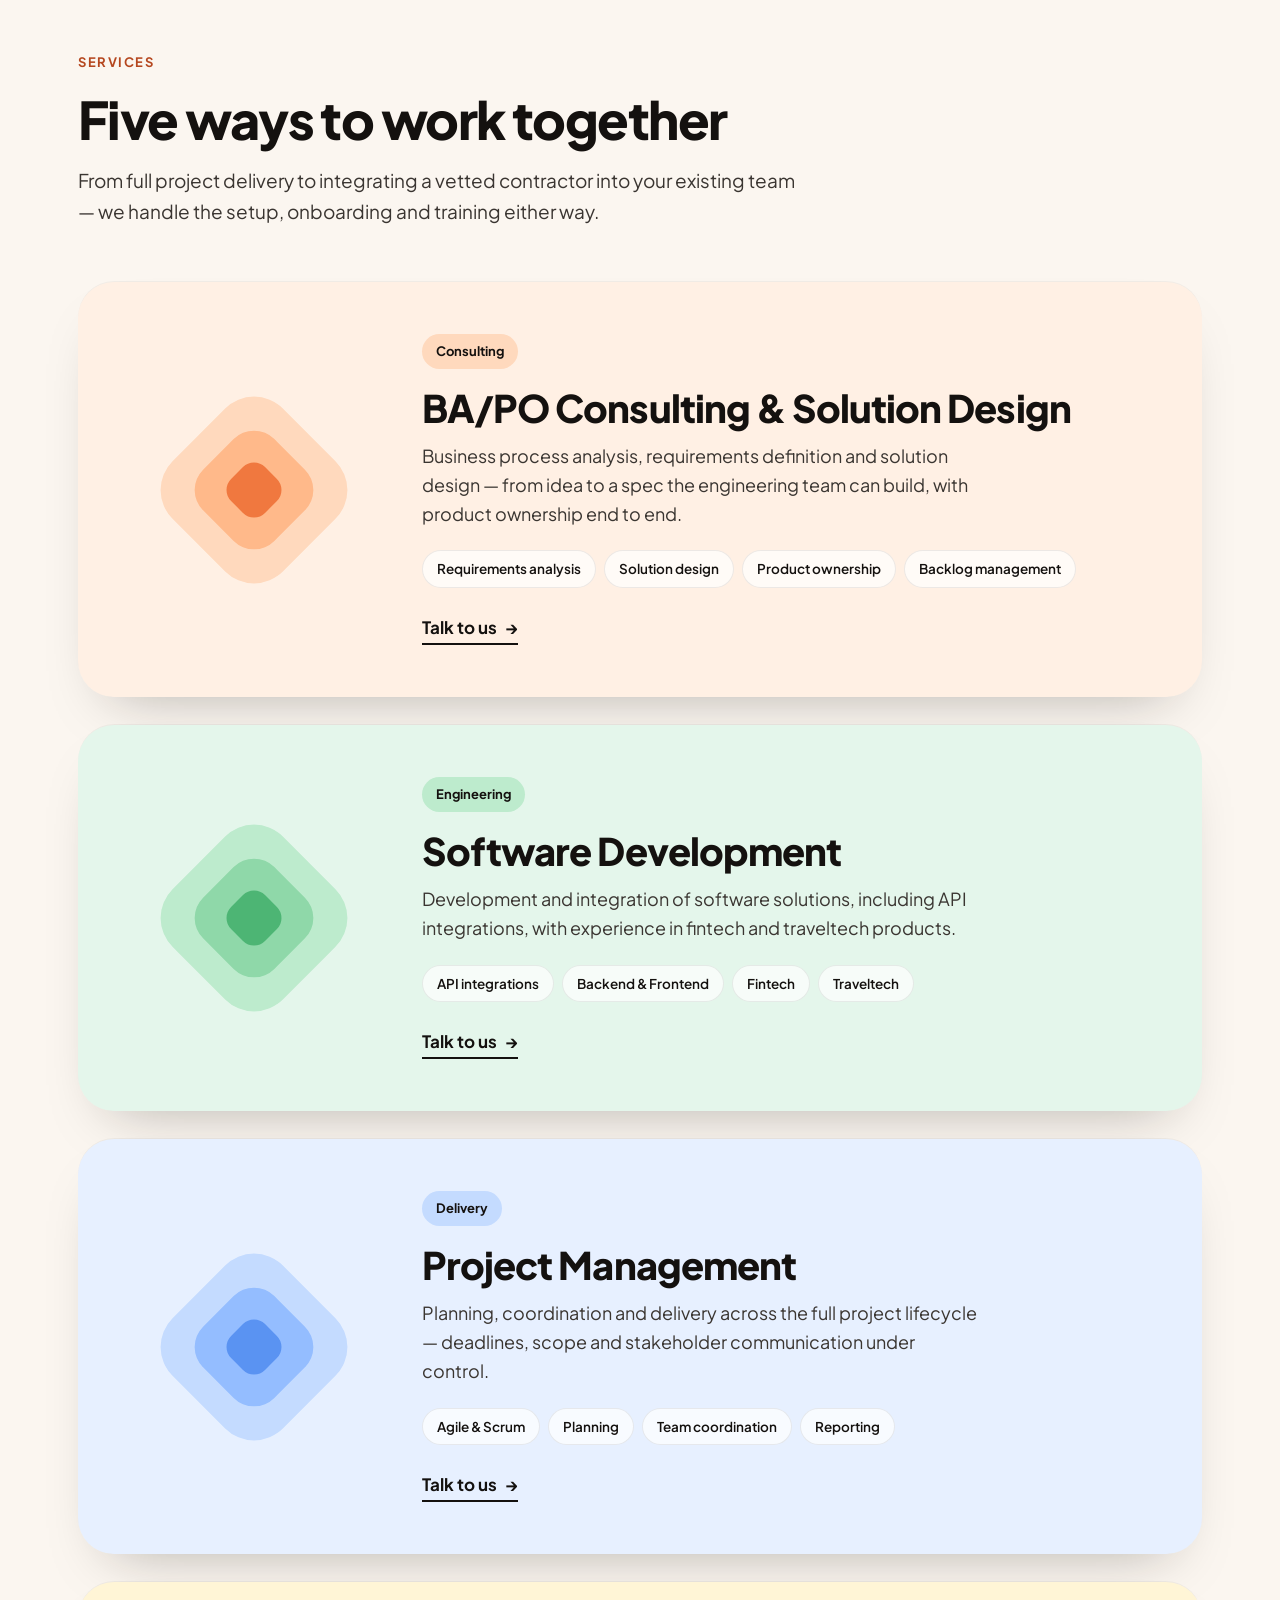
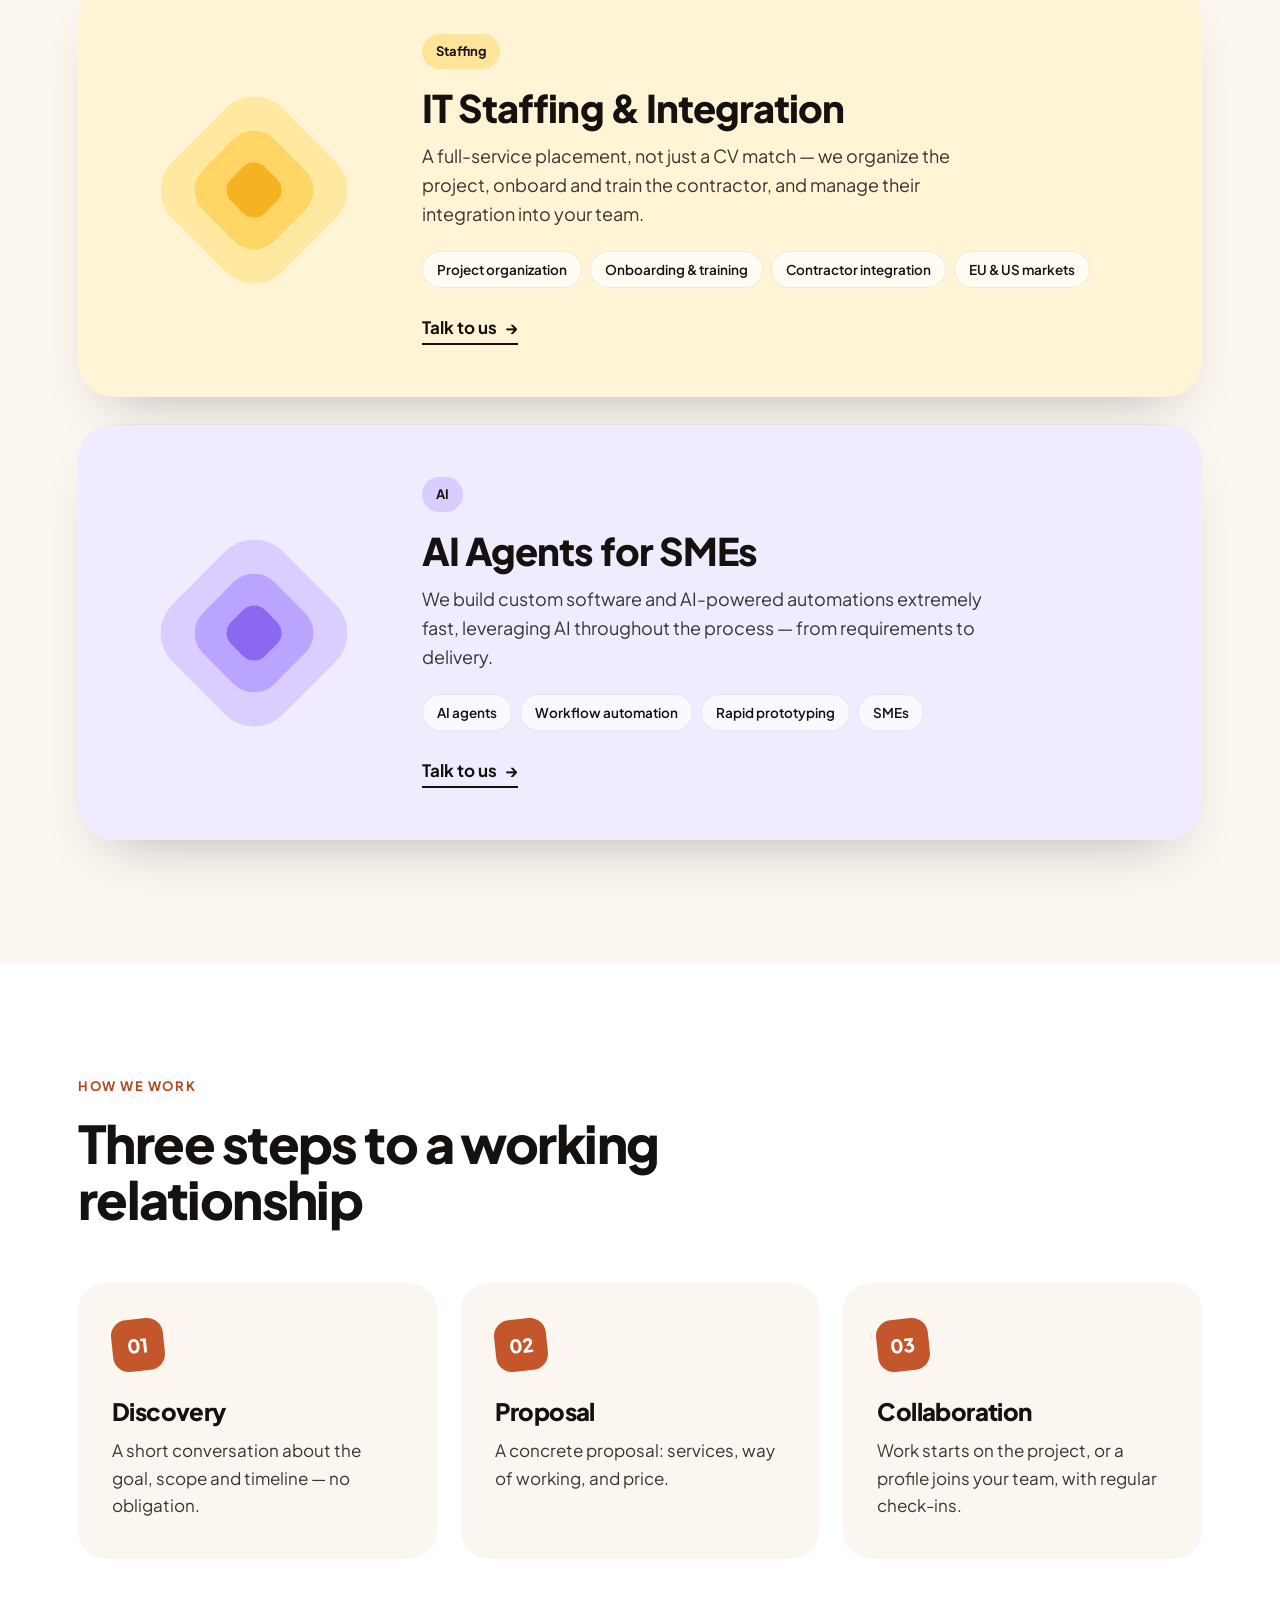
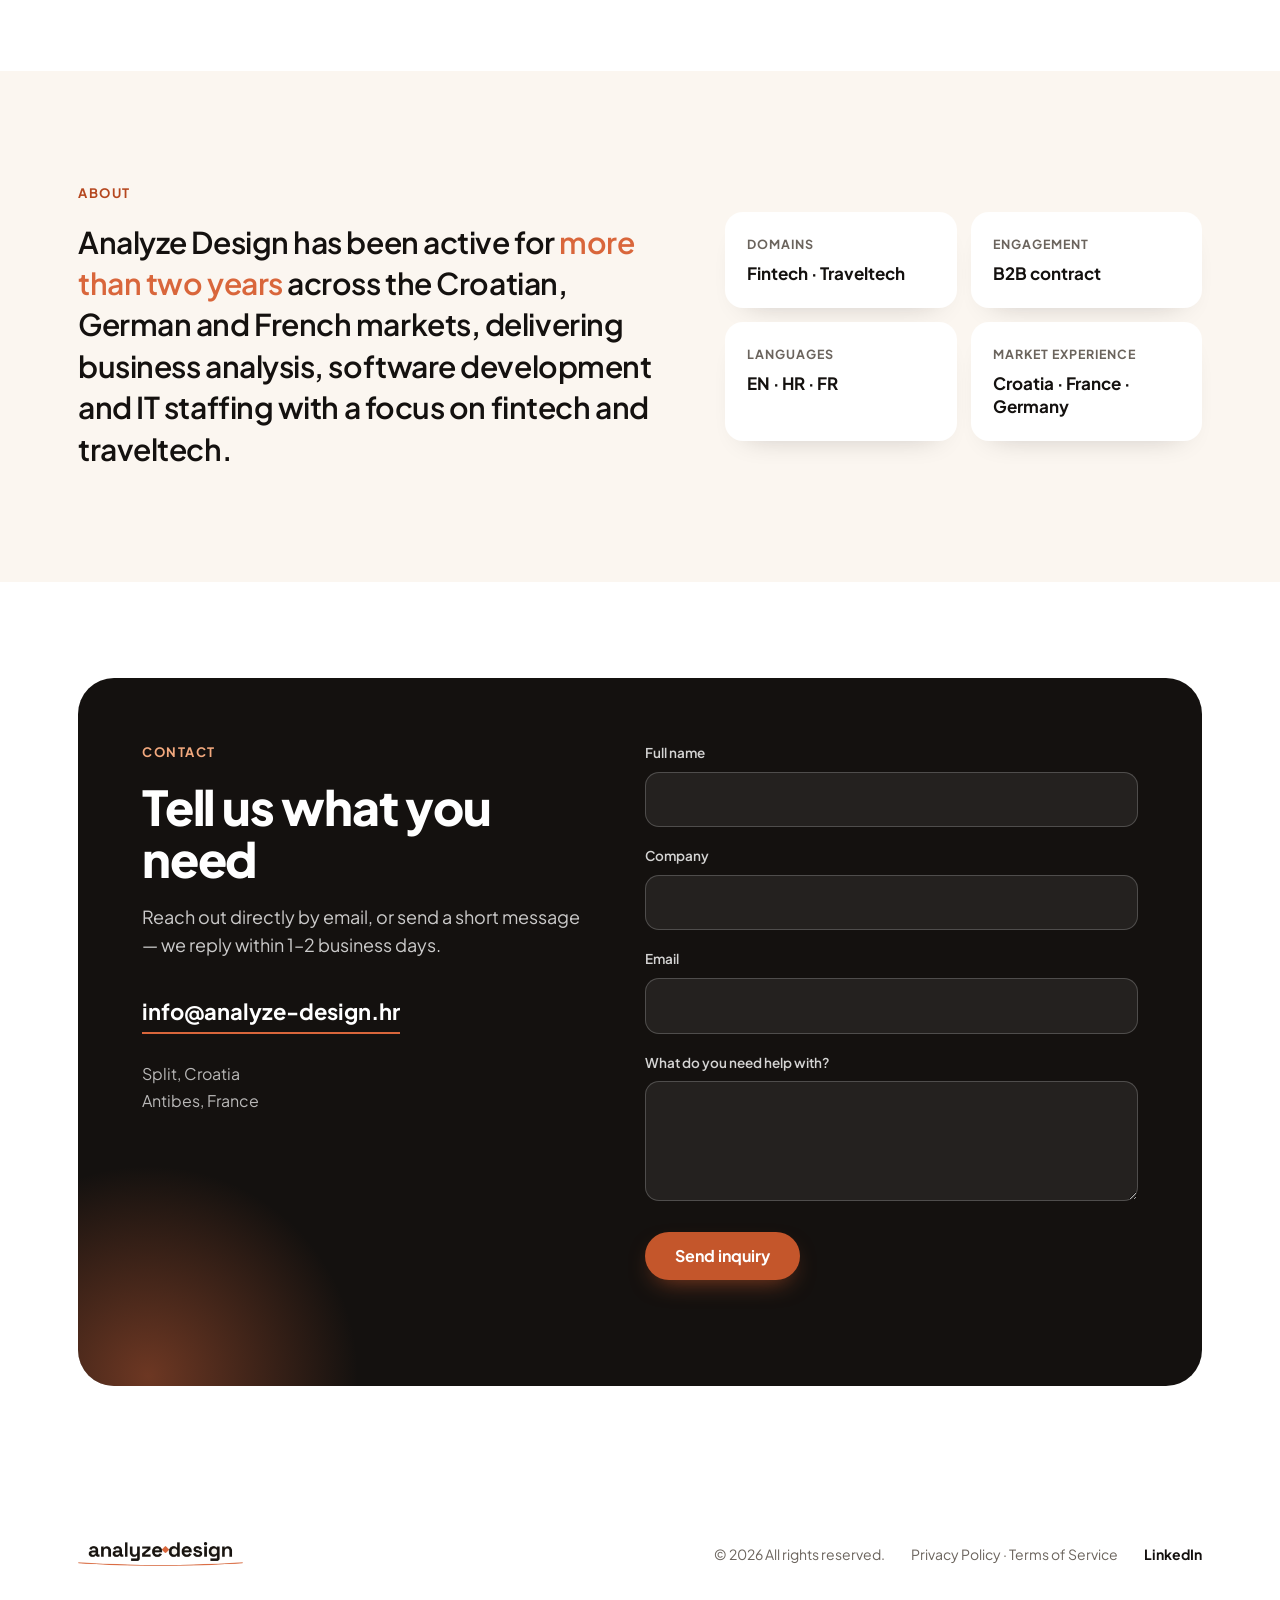
==== commit ecc3e6d8: "Apply redesign to all pages and share CSS via styles.css Ports the new look to hr/index, contractors" ====
--- a/index.html
+++ b/index.html
@@ -32,181 +32,7 @@
 <link rel="preconnect" href="https://fonts.gstatic.com" crossorigin>
 <link href="https://fonts.googleapis.com/css2?family=Plus+Jakarta+Sans:wght@400;500;600;700;800&display=swap" rel="stylesheet">
 <script>document.documentElement.classList.add('js');</script>
-<style>
-  :root{
-    --ink:#14110F; --ink-2:#3A3531; --muted:#6B645D;
-    --bg:#FFFFFF; --warm:#FBF6F0; --warm-2:#F4ECE2; --line:#EBE3D9;
-    --accent:#D9663B; --accent-btn:#C4562B; --accent-btn-hover:#A94620; --accent-ink:#B5471F;
-    --radius-xl:36px; --radius-lg:28px; --radius:18px; --max:1180px;
-  }
-  *{box-sizing:border-box;}
-  html{scroll-behavior:smooth; scroll-padding-top:88px;}
-  body{margin:0; background:var(--bg); color:var(--ink); font-family:'Plus Jakarta Sans', system-ui, sans-serif; font-size:17px; line-height:1.6; -webkit-font-smoothing:antialiased;}
-  a{color:inherit;}
-  img,svg{max-width:100%;}
-  h1,h2,h3,h4{font-family:inherit; font-weight:700; letter-spacing:-0.025em; line-height:1.08; margin:0;}
-  .wrap{max-width:var(--max); margin:0 auto; padding:0 28px;}
-  .eyebrow{font-size:13px; font-weight:700; letter-spacing:0.12em; text-transform:uppercase; color:var(--accent-ink); margin:0 0 18px;}
-  .sr-only{position:absolute; width:1px; height:1px; overflow:hidden; clip:rect(0 0 0 0); white-space:nowrap;}
-  :is(a,button,input,textarea):focus-visible{outline:3px solid var(--accent); outline-offset:3px;}
-
-  .btn{display:inline-flex; align-items:center; gap:10px; border-radius:999px; padding:16px 30px; font:inherit; font-weight:700; font-size:16px; line-height:1; white-space:nowrap; text-decoration:none; cursor:pointer; border:0; transition:background .2s, transform .2s, box-shadow .2s;}
-  .btn:hover{transform:translateY(-2px);}
-  .btn-accent{background:var(--accent-btn); color:#fff; box-shadow:0 10px 24px -10px rgba(196,86,43,.7);}
-  .btn-accent:hover{background:var(--accent-btn-hover);}
-  .btn-dark{background:var(--ink); color:#fff;}
-  .btn-dark:hover{background:#2b2622;}
-  .btn-sm{padding:12px 22px; font-size:15px;}
-  .link-arrow{display:inline-flex; align-items:center; gap:8px; font-weight:700; text-decoration:none; border-bottom:2px solid currentColor; padding-bottom:2px;}
-  .link-arrow:hover{color:var(--accent-ink);}
-
-  header{position:sticky; top:0; z-index:50; background:rgba(255,255,255,.86); backdrop-filter:saturate(1.4) blur(14px); -webkit-backdrop-filter:saturate(1.4) blur(14px); border-bottom:1px solid rgba(20,17,15,.06);}
-  .nav{display:flex; align-items:center; justify-content:space-between; gap:20px; max-width:var(--max); margin:0 auto; padding:14px 28px; position:relative;}
-  .brand{display:inline-flex; align-items:center; text-decoration:none;}
-  .brand-logo{height:30px; width:auto; display:block;}
-  nav.links{display:flex; gap:30px; align-items:center;}
-  nav.links a{text-decoration:none; font-size:15px; font-weight:500; color:var(--ink-2); white-space:nowrap;}
-  nav.links a:hover{color:var(--accent-ink);}
-  nav.links a.cross-link{font-weight:700; color:var(--ink); background:var(--warm-2); padding:9px 16px; border-radius:999px;}
-  nav.links a.cross-link:hover{background:#ecdfd0; color:var(--ink);}
-  .nav-right{display:flex; align-items:center; gap:14px;}
-  .lang-switch{display:flex; background:var(--warm-2); border-radius:999px; padding:4px; font-size:13px; font-weight:700;}
-  .lang-switch a{padding:6px 12px; border-radius:999px; text-decoration:none; color:var(--muted);}
-  .lang-switch a.active{background:var(--ink); color:#fff;}
-  .menu-toggle{display:none; background:var(--warm-2); border:0; border-radius:12px; padding:12px; cursor:pointer; flex-direction:column; gap:4px;}
-  .menu-toggle span{display:block; width:18px; height:2px; background:var(--ink); border-radius:2px;}
-
-  .hero{padding:0; position:relative; overflow:hidden; background:linear-gradient(180deg, var(--warm) 0%, #fff 100%);}
-  .hero::before{content:""; position:absolute; width:720px; height:720px; right:-160px; top:-220px; background:radial-gradient(closest-side, rgba(217,102,59,.20), rgba(217,102,59,0)); pointer-events:none;}
-  .hero-inner{position:relative; max-width:var(--max); margin:0 auto; padding:88px 28px 72px; display:grid; grid-template-columns:1.15fr .85fr; gap:40px; align-items:center;}
-  .hero h1{font-size:clamp(42px, 6vw, 76px); font-weight:800; letter-spacing:-0.035em; line-height:1.02; margin:0 0 26px;}
-  .hero h1 em{font-style:normal; color:var(--accent);}
-  .hero .lead{font-size:clamp(18px, 1.7vw, 21px); color:var(--ink-2); max-width:560px; margin:0 0 38px;}
-  .hero-cta{display:flex; align-items:center; gap:22px; flex-wrap:wrap;}
-  .assure{display:flex; align-items:center; gap:12px;}
-  .assure img{width:48px; height:48px; border-radius:50%; box-shadow:0 0 0 4px #fff, 0 6px 16px -6px rgba(20,17,15,.4);}
-  .assure strong{display:block; font-size:14.5px; line-height:1.3;}
-  .assure span{display:block; font-size:13.5px; color:var(--muted); line-height:1.3;}
-  .hero-sub{margin-top:30px;}
-  .hero-art{position:relative; aspect-ratio:1/1; width:100%; max-width:470px; justify-self:end;}
-  .hero-art svg.stack{position:absolute; inset:0; width:100%; height:100%; animation:float 9s ease-in-out infinite;}
-  .chip{position:absolute; background:#fff; border-radius:999px; padding:10px 18px; font-size:14px; font-weight:700; box-shadow:0 16px 34px -14px rgba(20,17,15,.35); display:flex; align-items:center; gap:8px; white-space:nowrap;}
-  .chip i{width:9px; height:9px; background:var(--accent); border-radius:2px; transform:rotate(45deg); display:block;}
-  .chip.c1{left:-6%; top:20%; animation:float 7s ease-in-out infinite;}
-  .chip.c2{right:-2%; bottom:22%; animation:float 8s ease-in-out -3s infinite;}
-  @keyframes float{0%,100%{transform:translateY(0);}50%{transform:translateY(-12px);}}
-
-  .strip{background:var(--ink); color:#fff;}
-  .strip-inner{max-width:var(--max); margin:0 auto; padding:22px 28px; display:flex; flex-wrap:wrap; justify-content:space-between; gap:12px 28px; font-weight:600; font-size:15px;}
-  .strip-inner span{display:inline-flex; align-items:center; gap:14px;}
-  .strip-inner span::before{content:""; width:8px; height:8px; background:var(--accent); border-radius:2px; transform:rotate(45deg);}
-
-  section{padding:112px 0;}
-  .section-head{max-width:720px; margin:0 0 56px;}
-  .section-head h2{font-size:clamp(32px, 4.4vw, 52px); font-weight:800; letter-spacing:-0.03em; margin:0 0 18px;}
-  .section-head p{font-size:19px; color:var(--ink-2); margin:0;}
-
-  .intro{background:#fff;}
-  .intro-grid{display:grid; grid-template-columns:1fr 1fr; gap:72px; align-items:start;}
-  .intro h2{font-size:clamp(32px, 4.2vw, 50px); font-weight:800; letter-spacing:-0.03em;}
-  .intro h2 em{font-style:normal; color:var(--accent);}
-  .checks{list-style:none; margin:0 0 34px; padding:0; display:grid; gap:20px;}
-  .checks li{display:grid; grid-template-columns:32px 1fr; gap:14px; align-items:start; font-size:18px; color:var(--ink-2);}
-  .checks li::before{content:"✓"; width:32px; height:32px; border-radius:50%; background:#FFE9DD; color:var(--accent-ink); font-weight:800; display:grid; place-items:center; font-size:15px;}
-  .intro p.pre{font-size:17px; color:var(--muted); margin:0 0 22px;}
-
-  .services{background:var(--warm);}
-  .stack-list{display:grid; gap:28px; padding-bottom:12px;}
-  .svc{position:sticky; top:calc(96px + var(--i) * 16px); display:grid; grid-template-columns:240px 1fr; gap:48px; align-items:center; padding:52px 56px; border-radius:var(--radius-xl); background:var(--bg-c); box-shadow:0 -1px 0 rgba(20,17,15,.04), 0 28px 60px -34px rgba(20,17,15,.35);}
-  .svc svg.stack{width:100%; height:auto; display:block;}
-  .pill{display:inline-block; font-size:13px; font-weight:700; padding:7px 14px; border-radius:999px; background:var(--pill-c); color:var(--ink); margin:0 0 18px;}
-  .svc h3{font-size:clamp(26px, 3vw, 38px); font-weight:800; margin:0 0 14px;}
-  .svc .desc{color:var(--ink-2); font-size:18px; max-width:560px; margin:0 0 22px;}
-  .tags{display:flex; flex-wrap:wrap; gap:8px; margin:0 0 26px; padding:0; list-style:none;}
-  .tags li{font-size:13.5px; font-weight:600; padding:7px 14px; border-radius:999px; background:rgba(255,255,255,.7); border:1px solid rgba(20,17,15,.08);}
-  .t-peach{--bg-c:#FFF0E4; --pill-c:#FFD9BD;}
-  .t-mint{--bg-c:#E4F6EB; --pill-c:#BDEBCD;}
-  .t-sky{--bg-c:#E7F0FF; --pill-c:#C4DBFF;}
-  .t-butter{--bg-c:#FFF5D6; --pill-c:#FFE49A;}
-  .t-lilac{--bg-c:#F0EBFF; --pill-c:#D9CCFF;}
-
-  .process{background:#fff;}
-  .steps{display:grid; grid-template-columns:repeat(3, 1fr); gap:24px; counter-reset:step;}
-  .step{background:var(--warm); border-radius:var(--radius-lg); padding:36px 34px 40px; position:relative;}
-  .step .num{width:52px; height:52px; border-radius:16px; background:var(--accent-btn); color:#fff; font-weight:800; font-size:19px; display:grid; place-items:center; margin:0 0 28px; transform:rotate(-6deg);}
-  .step h4{font-size:24px; font-weight:800; margin:0 0 12px;}
-  .step p{margin:0; color:var(--ink-2); font-size:17px;}
-
-  .about{background:var(--warm);}
-  .about-grid{display:grid; grid-template-columns:1.1fr .9fr; gap:64px; align-items:center;}
-  .about-copy p:not(.eyebrow){font-size:clamp(22px, 2.5vw, 30px); font-weight:600; letter-spacing:-0.015em; line-height:1.38; margin:0;}
-  .about-copy p em{font-style:normal; color:var(--accent);}
-  .facts{display:grid; grid-template-columns:1fr 1fr; gap:14px;}
-  .fact{background:#fff; border-radius:var(--radius); padding:22px 22px 24px; box-shadow:0 14px 30px -22px rgba(20,17,15,.3);}
-  .fact span{display:block; font-size:12.5px; font-weight:700; letter-spacing:.08em; text-transform:uppercase; color:var(--muted); margin-bottom:8px;}
-  .fact strong{font-size:17px; font-weight:700; line-height:1.3; display:block;}
-
-  .contact{background:#fff; padding-top:96px;}
-  .contact-card{background:var(--ink); color:#fff; border-radius:var(--radius-xl); padding:64px; display:grid; grid-template-columns:.95fr 1.05fr; gap:56px; position:relative; overflow:hidden;}
-  .contact-card::after{content:""; position:absolute; width:420px; height:420px; left:-140px; bottom:-200px; background:radial-gradient(closest-side, rgba(217,102,59,.45), rgba(217,102,59,0)); pointer-events:none;}
-  .contact-card > *{position:relative; z-index:1;}
-  .contact-card .eyebrow{color:#F2A97E;}
-  .contact-card h2{font-size:clamp(32px, 4vw, 48px); font-weight:800; margin:0 0 18px;}
-  .contact-card .sub{font-size:18px; color:rgba(255,255,255,.78); margin:0 0 34px;}
-  .contact-card a.email{display:inline-block; font-size:22px; font-weight:700; text-decoration:none; border-bottom:2px solid var(--accent); padding-bottom:3px; margin-bottom:26px;}
-  .contact-card .loc{color:rgba(255,255,255,.7); font-size:16px; line-height:1.7;}
-  form{display:flex; flex-direction:column; gap:18px;}
-  .field label{display:block; font-size:13.5px; font-weight:600; color:rgba(255,255,255,.82); margin-bottom:8px;}
-  .field input, .field textarea{width:100%; background:rgba(255,255,255,.07); border:1px solid rgba(255,255,255,.2); border-radius:14px; color:#fff; font:inherit; font-size:16px; padding:14px 16px; outline:none; transition:border-color .2s, background .2s;}
-  .field input:focus, .field textarea:focus{border-color:#fff; background:rgba(255,255,255,.11);}
-  .field textarea{resize:vertical; min-height:120px;}
-  form .btn{align-self:flex-start; margin-top:6px;}
-  .hp-field{position:absolute; left:-9999px; width:1px; height:1px; overflow:hidden;}
-  .form-status{margin:4px 0 0; font-size:14.5px; font-weight:600; min-height:20px;}
-  .form-status.ok{color:#8FE0AC;}
-  .form-status.err{color:#F5B08A;}
-
-  footer{background:#fff; padding:44px 0 52px;}
-  .foot{display:flex; align-items:center; justify-content:space-between; flex-wrap:wrap; gap:16px 28px; font-size:14px; color:var(--muted);}
-  .foot .brand-logo{height:24px;}
-  .foot-meta{display:flex; flex-wrap:wrap; gap:8px 26px; align-items:center;}
-  .foot-link{color:var(--ink); font-weight:700; text-decoration:none;}
-  .foot-link:hover{color:var(--accent-ink); text-decoration:underline;}
-
-  .js .reveal{opacity:0; transform:translateY(22px); transition:opacity .7s ease, transform .7s ease;}
-  .js .reveal.in{opacity:1; transform:none;}
-
-  @media (max-width:1100px){
-    nav.links{gap:18px;}
-    nav.links a.cross-link{padding:8px 12px;}
-    .nav-right{gap:10px;}
-  }
-  @media (max-width:980px){
-    .hero-inner{grid-template-columns:1fr; padding-top:56px;}
-    .hero-art{max-width:300px; justify-self:center; margin-top:8px;}
-    .intro-grid, .about-grid, .contact-card{grid-template-columns:1fr; gap:40px;}
-    .svc{grid-template-columns:1fr; gap:24px; padding:36px 30px;}
-    .svc svg.stack{width:130px;}
-    .steps{grid-template-columns:1fr;}
-    .contact-card{padding:40px 28px;}
-  }
-  @media (max-width:820px){
-    section{padding:80px 0;}
-    .menu-toggle{display:flex;}
-    nav.links{display:none; position:absolute; top:100%; left:0; right:0; background:#fff; border-bottom:1px solid var(--line); flex-direction:column; align-items:flex-start; padding:22px 28px 28px; gap:18px; z-index:60;}
-    nav.links.open{display:flex;}
-    .nav{padding:12px 20px;}
-    .nav-cta{display:none;}
-    .svc{position:static;}
-    .strip-inner{justify-content:flex-start;}
-  }
-  @media (prefers-reduced-motion: reduce){
-    html{scroll-behavior:auto;}
-    .hero-art svg.stack, .chip{animation:none;}
-    .js .reveal{opacity:1; transform:none; transition:none;}
-    .btn:hover{transform:none;}
-  }
-</style>
+<link rel="stylesheet" href="/styles.css">
 </head>
 <body>
 
@@ -297,7 +123,6 @@
       <h2>Five ways to work together</h2>
       <p>From full project delivery to integrating a vetted contractor into your existing team — we handle the setup, onboarding and training either way.</p>
     </div>
-
     <div class="stack-list">
       <article class="svc t-peach" style="--i:0">
         <svg class="stack" viewBox="0 0 200 200" aria-hidden="true"><use href="#stack" style="--c1:#FFD9BD; --c2:#FFB98A; --c3:#F0783F"/></svg>
@@ -309,7 +134,6 @@
           <a class="link-arrow" href="#contact">Talk to us <span aria-hidden="true">→</span></a>
         </div>
       </article>
-
       <article class="svc t-mint" style="--i:1">
         <svg class="stack" viewBox="0 0 200 200" aria-hidden="true"><use href="#stack" style="--c1:#BDEBCD; --c2:#8FD8A9; --c3:#4DB574"/></svg>
         <div>
@@ -320,7 +144,6 @@
           <a class="link-arrow" href="#contact">Talk to us <span aria-hidden="true">→</span></a>
         </div>
       </article>
-
       <article class="svc t-sky" style="--i:2">
         <svg class="stack" viewBox="0 0 200 200" aria-hidden="true"><use href="#stack" style="--c1:#C4DBFF; --c2:#94BDFF; --c3:#5A93F2"/></svg>
         <div>
@@ -331,7 +154,6 @@
           <a class="link-arrow" href="#contact">Talk to us <span aria-hidden="true">→</span></a>
         </div>
       </article>
-
       <article class="svc t-butter" style="--i:3">
         <svg class="stack" viewBox="0 0 200 200" aria-hidden="true"><use href="#stack" style="--c1:#FFE9A0; --c2:#FFD666; --c3:#F5B321"/></svg>
         <div>
@@ -342,7 +164,6 @@
           <a class="link-arrow" href="#contact">Talk to us <span aria-hidden="true">→</span></a>
         </div>
       </article>
-
       <article class="svc t-lilac" style="--i:4">
         <svg class="stack" viewBox="0 0 200 200" aria-hidden="true"><use href="#stack" style="--c1:#DACDFF; --c2:#B9A5FF; --c3:#8A69F0"/></svg>
         <div>
@@ -415,7 +236,7 @@
   <div class="wrap foot">
     <a class="brand" href="index.html"><img class="brand-logo" src="/wordmark.png" alt="Analyze Design"></a>
     <div class="foot-meta">
-      <span>© <span id="year"></span> All rights reserved.</span>
+      <span>&copy; <span id="year"></span> All rights reserved.</span>
       <span>Privacy Policy · Terms of Service</span>
       <a class="foot-link" href="https://www.linkedin.com/company/analyze-design-hr/" target="_blank" rel="noopener">LinkedIn</a>
     </div>
--- a/styles.css
+++ b/styles.css
@@ -0,0 +1,229 @@
+  :root{
+    --ink:#14110F; --ink-2:#3A3531; --muted:#6B645D;
+    --bg:#FFFFFF; --warm:#FBF6F0; --warm-2:#F4ECE2; --line:#EBE3D9;
+    --accent:#D9663B; --accent-btn:#C4562B; --accent-btn-hover:#A94620; --accent-ink:#B5471F;
+    --radius-xl:36px; --radius-lg:28px; --radius:18px; --max:1180px;
+  }
+  *{box-sizing:border-box;}
+  html{scroll-behavior:smooth; scroll-padding-top:88px;}
+  body{margin:0; background:var(--bg); color:var(--ink); font-family:'Plus Jakarta Sans', system-ui, sans-serif; font-size:17px; line-height:1.6; -webkit-font-smoothing:antialiased;}
+  a{color:inherit;}
+  img,svg{max-width:100%;}
+  h1,h2,h3,h4{font-family:inherit; font-weight:700; letter-spacing:-0.025em; line-height:1.08; margin:0;}
+  .wrap{max-width:var(--max); margin:0 auto; padding:0 28px;}
+  .eyebrow{font-size:13px; font-weight:700; letter-spacing:0.12em; text-transform:uppercase; color:var(--accent-ink); margin:0 0 18px;}
+  .sr-only{position:absolute; width:1px; height:1px; overflow:hidden; clip:rect(0 0 0 0); white-space:nowrap;}
+  :is(a,button,input,textarea):focus-visible{outline:3px solid var(--accent); outline-offset:3px;}
+
+  .btn{display:inline-flex; align-items:center; gap:10px; border-radius:999px; padding:16px 30px; font:inherit; font-weight:700; font-size:16px; line-height:1; white-space:nowrap; text-decoration:none; cursor:pointer; border:0; transition:background .2s, transform .2s, box-shadow .2s;}
+  .btn:hover{transform:translateY(-2px);}
+  .btn-accent{background:var(--accent-btn); color:#fff; box-shadow:0 10px 24px -10px rgba(196,86,43,.7);}
+  .btn-accent:hover{background:var(--accent-btn-hover);}
+  .btn-dark{background:var(--ink); color:#fff;}
+  .btn-dark:hover{background:#2b2622;}
+  .btn-sm{padding:12px 22px; font-size:15px;}
+  .link-arrow{display:inline-flex; align-items:center; gap:8px; font-weight:700; text-decoration:none; border-bottom:2px solid currentColor; padding-bottom:2px;}
+  .link-arrow:hover{color:var(--accent-ink);}
+
+  header{position:sticky; top:0; z-index:50; background:rgba(255,255,255,.86); backdrop-filter:saturate(1.4) blur(14px); -webkit-backdrop-filter:saturate(1.4) blur(14px); border-bottom:1px solid rgba(20,17,15,.06);}
+  .nav{display:flex; align-items:center; justify-content:space-between; gap:20px; max-width:var(--max); margin:0 auto; padding:14px 28px; position:relative;}
+  .brand{display:inline-flex; align-items:center; text-decoration:none;}
+  .brand-logo{height:30px; width:auto; display:block;}
+  nav.links{display:flex; gap:30px; align-items:center;}
+  nav.links a{text-decoration:none; font-size:15px; font-weight:500; color:var(--ink-2); white-space:nowrap;}
+  nav.links a:hover{color:var(--accent-ink);}
+  nav.links a.cross-link{font-weight:700; color:var(--ink); background:var(--warm-2); padding:9px 16px; border-radius:999px;}
+  nav.links a.cross-link:hover{background:#ecdfd0; color:var(--ink);}
+  .nav-right{display:flex; align-items:center; gap:14px;}
+  .lang-switch{display:flex; background:var(--warm-2); border-radius:999px; padding:4px; font-size:13px; font-weight:700;}
+  .lang-switch a{padding:6px 12px; border-radius:999px; text-decoration:none; color:var(--muted);}
+  .lang-switch a.active{background:var(--ink); color:#fff;}
+  .menu-toggle{display:none; background:var(--warm-2); border:0; border-radius:12px; padding:12px; cursor:pointer; flex-direction:column; gap:4px;}
+  .menu-toggle span{display:block; width:18px; height:2px; background:var(--ink); border-radius:2px;}
+
+  .hero{padding:0; position:relative; overflow:hidden; background:linear-gradient(180deg, var(--warm) 0%, #fff 100%);}
+  .hero::before{content:""; position:absolute; width:720px; height:720px; right:-160px; top:-220px; background:radial-gradient(closest-side, rgba(217,102,59,.20), rgba(217,102,59,0)); pointer-events:none;}
+  .hero-inner{position:relative; max-width:var(--max); margin:0 auto; padding:88px 28px 72px; display:grid; grid-template-columns:1.15fr .85fr; gap:40px; align-items:center;}
+  .hero h1{font-size:clamp(42px, 6vw, 76px); font-weight:800; letter-spacing:-0.035em; line-height:1.02; margin:0 0 26px;}
+  .hero h1 em{font-style:normal; color:var(--accent);}
+  .hero .lead{font-size:clamp(18px, 1.7vw, 21px); color:var(--ink-2); max-width:560px; margin:0 0 38px;}
+  .hero-cta{display:flex; align-items:center; gap:22px; flex-wrap:wrap;}
+  .assure{display:flex; align-items:center; gap:12px;}
+  .assure img{width:48px; height:48px; border-radius:50%; box-shadow:0 0 0 4px #fff, 0 6px 16px -6px rgba(20,17,15,.4);}
+  .assure strong{display:block; font-size:14.5px; line-height:1.3;}
+  .assure span{display:block; font-size:13.5px; color:var(--muted); line-height:1.3;}
+  .hero-sub{margin-top:30px;}
+  .hero-art{position:relative; aspect-ratio:1/1; width:100%; max-width:470px; justify-self:end;}
+  .hero-art svg.stack{position:absolute; inset:0; width:100%; height:100%; animation:float 9s ease-in-out infinite;}
+  .chip{position:absolute; background:#fff; border-radius:999px; padding:10px 18px; font-size:14px; font-weight:700; box-shadow:0 16px 34px -14px rgba(20,17,15,.35); display:flex; align-items:center; gap:8px; white-space:nowrap;}
+  .chip i{width:9px; height:9px; background:var(--accent); border-radius:2px; transform:rotate(45deg); display:block;}
+  .chip.c1{left:-6%; top:20%; animation:float 7s ease-in-out infinite;}
+  .chip.c2{right:-2%; bottom:22%; animation:float 8s ease-in-out -3s infinite;}
+  @keyframes float{0%,100%{transform:translateY(0);}50%{transform:translateY(-12px);}}
+
+  .strip{background:var(--ink); color:#fff;}
+  .strip-inner{max-width:var(--max); margin:0 auto; padding:22px 28px; display:flex; flex-wrap:wrap; justify-content:space-between; gap:12px 28px; font-weight:600; font-size:15px;}
+  .strip-inner span{display:inline-flex; align-items:center; gap:14px;}
+  .strip-inner span::before{content:""; width:8px; height:8px; background:var(--accent); border-radius:2px; transform:rotate(45deg);}
+
+  section{padding:112px 0;}
+  .section-head{max-width:720px; margin:0 0 56px;}
+  .section-head h2{font-size:clamp(32px, 4.4vw, 52px); font-weight:800; letter-spacing:-0.03em; margin:0 0 18px;}
+  .section-head p{font-size:19px; color:var(--ink-2); margin:0;}
+  .section-head p.eyebrow{font-size:13px; color:var(--accent-ink); margin:0 0 18px;}
+
+  .intro{background:#fff;}
+  .intro-grid{display:grid; grid-template-columns:1fr 1fr; gap:72px; align-items:start;}
+  .intro h2{font-size:clamp(32px, 4.2vw, 50px); font-weight:800; letter-spacing:-0.03em;}
+  .intro h2 em{font-style:normal; color:var(--accent);}
+  .checks{list-style:none; margin:0 0 34px; padding:0; display:grid; gap:20px;}
+  .checks li{display:grid; grid-template-columns:32px 1fr; gap:14px; align-items:start; font-size:18px; color:var(--ink-2);}
+  .checks li::before{content:"✓"; width:32px; height:32px; border-radius:50%; background:#FFE9DD; color:var(--accent-ink); font-weight:800; display:grid; place-items:center; font-size:15px;}
+  .intro p.pre{font-size:17px; color:var(--muted); margin:0 0 22px;}
+
+  .services{background:var(--warm);}
+  .stack-list{display:grid; gap:28px; padding-bottom:12px;}
+  .svc{position:sticky; top:calc(96px + var(--i) * 16px); display:grid; grid-template-columns:240px 1fr; gap:48px; align-items:center; padding:52px 56px; border-radius:var(--radius-xl); background:var(--bg-c); box-shadow:0 -1px 0 rgba(20,17,15,.04), 0 28px 60px -34px rgba(20,17,15,.35);}
+  .svc svg.stack{width:100%; height:auto; display:block;}
+  .pill{display:inline-block; font-size:13px; font-weight:700; padding:7px 14px; border-radius:999px; background:var(--pill-c); color:var(--ink); margin:0 0 18px;}
+  .svc h3{font-size:clamp(26px, 3vw, 38px); font-weight:800; margin:0 0 14px;}
+  .svc .desc{color:var(--ink-2); font-size:18px; max-width:560px; margin:0 0 22px;}
+  .tags{display:flex; flex-wrap:wrap; gap:8px; margin:0 0 26px; padding:0; list-style:none;}
+  .tags li{font-size:13.5px; font-weight:600; padding:7px 14px; border-radius:999px; background:rgba(255,255,255,.7); border:1px solid rgba(20,17,15,.08);}
+  .t-peach{--bg-c:#FFF0E4; --pill-c:#FFD9BD;}
+  .t-mint{--bg-c:#E4F6EB; --pill-c:#BDEBCD;}
+  .t-sky{--bg-c:#E7F0FF; --pill-c:#C4DBFF;}
+  .t-butter{--bg-c:#FFF5D6; --pill-c:#FFE49A;}
+  .t-lilac{--bg-c:#F0EBFF; --pill-c:#D9CCFF;}
+
+  .process{background:#fff;}
+  .steps{display:grid; grid-template-columns:repeat(3, 1fr); gap:24px; counter-reset:step;}
+  .step{background:var(--warm); border-radius:var(--radius-lg); padding:36px 34px 40px; position:relative;}
+  .step .num{width:52px; height:52px; border-radius:16px; background:var(--accent-btn); color:#fff; font-weight:800; font-size:19px; display:grid; place-items:center; margin:0 0 28px; transform:rotate(-6deg);}
+  .step h4{font-size:24px; font-weight:800; margin:0 0 12px;}
+  .step p{margin:0; color:var(--ink-2); font-size:17px;}
+
+  .about{background:var(--warm);}
+  .about-grid{display:grid; grid-template-columns:1.1fr .9fr; gap:64px; align-items:center;}
+  .about-copy p:not(.eyebrow){font-size:clamp(22px, 2.5vw, 30px); font-weight:600; letter-spacing:-0.015em; line-height:1.38; margin:0;}
+  .about-copy p em{font-style:normal; color:var(--accent);}
+  .facts{display:grid; grid-template-columns:1fr 1fr; gap:14px;}
+  .fact{background:#fff; border-radius:var(--radius); padding:22px 22px 24px; box-shadow:0 14px 30px -22px rgba(20,17,15,.3);}
+  .fact span{display:block; font-size:12.5px; font-weight:700; letter-spacing:.08em; text-transform:uppercase; color:var(--muted); margin-bottom:8px;}
+  .fact strong{font-size:17px; font-weight:700; line-height:1.3; display:block;}
+
+  .contact{background:#fff; padding-top:96px;}
+  .contact-card{background:var(--ink); color:#fff; border-radius:var(--radius-xl); padding:64px; display:grid; grid-template-columns:.95fr 1.05fr; gap:56px; position:relative; overflow:hidden;}
+  .contact-card::after{content:""; position:absolute; width:420px; height:420px; left:-140px; bottom:-200px; background:radial-gradient(closest-side, rgba(217,102,59,.45), rgba(217,102,59,0)); pointer-events:none;}
+  .contact-card > *{position:relative; z-index:1;}
+  .contact-card .eyebrow{color:#F2A97E;}
+  .contact-card h2{font-size:clamp(32px, 4vw, 48px); font-weight:800; margin:0 0 18px;}
+  .contact-card .sub{font-size:18px; color:rgba(255,255,255,.78); margin:0 0 34px;}
+  .contact-card a.email{display:inline-block; font-size:22px; font-weight:700; text-decoration:none; border-bottom:2px solid var(--accent); padding-bottom:3px; margin-bottom:26px;}
+  .contact-card .loc{color:rgba(255,255,255,.7); font-size:16px; line-height:1.7;}
+  form{display:flex; flex-direction:column; gap:18px;}
+  .field label{display:block; font-size:13.5px; font-weight:600; color:rgba(255,255,255,.82); margin-bottom:8px;}
+  .field input, .field textarea{width:100%; background:rgba(255,255,255,.07); border:1px solid rgba(255,255,255,.2); border-radius:14px; color:#fff; font:inherit; font-size:16px; padding:14px 16px; outline:none; transition:border-color .2s, background .2s;}
+  .field input:focus, .field textarea:focus{border-color:#fff; background:rgba(255,255,255,.11);}
+  .field textarea{resize:vertical; min-height:120px;}
+  form .btn{align-self:flex-start; margin-top:6px;}
+  .hp-field{position:absolute; left:-9999px; width:1px; height:1px; overflow:hidden;}
+  .form-status{margin:4px 0 0; font-size:14.5px; font-weight:600; min-height:20px;}
+  .form-status.ok{color:#8FE0AC;}
+  .form-status.err{color:#F5B08A;}
+
+  footer{background:#fff; padding:44px 0 52px;}
+  .foot{display:flex; align-items:center; justify-content:space-between; flex-wrap:wrap; gap:16px 28px; font-size:14px; color:var(--muted);}
+  .foot .brand-logo{height:24px;}
+  .foot-meta{display:flex; flex-wrap:wrap; gap:8px 26px; align-items:center;}
+  .foot-link{color:var(--ink); font-weight:700; text-decoration:none;}
+  .foot-link:hover{color:var(--accent-ink); text-decoration:underline;}
+
+  .js .reveal{opacity:0; transform:translateY(22px); transition:opacity .7s ease, transform .7s ease;}
+  .js .reveal.in{opacity:1; transform:none;}
+
+  @media (max-width:1100px){
+    nav.links{gap:18px;}
+    nav.links a.cross-link{padding:8px 12px;}
+    .nav-right{gap:10px;}
+  }
+  @media (max-width:980px){
+    .hero-inner{grid-template-columns:1fr; padding-top:56px;}
+    .hero-art{max-width:300px; justify-self:center; margin-top:8px;}
+    .intro-grid, .about-grid, .contact-card{grid-template-columns:1fr; gap:40px;}
+    .svc{grid-template-columns:1fr; gap:24px; padding:36px 30px;}
+    .svc svg.stack{width:130px;}
+    .steps{grid-template-columns:1fr;}
+    .contact-card{padding:40px 28px;}
+  }
+  @media (max-width:820px){
+    section{padding:80px 0;}
+    .menu-toggle{display:flex;}
+    nav.links{display:none; position:absolute; top:100%; left:0; right:0; background:#fff; border-bottom:1px solid var(--line); flex-direction:column; align-items:flex-start; padding:22px 28px 28px; gap:18px; z-index:60;}
+    nav.links.open{display:flex;}
+    .nav{padding:12px 20px;}
+    .nav-cta{display:none;}
+    .svc{position:static;}
+    .strip-inner{justify-content:flex-start;}
+  }
+  @media (prefers-reduced-motion: reduce){
+    html{scroll-behavior:auto;}
+    .hero-art svg.stack, .chip{animation:none;}
+    .js .reveal{opacity:1; transform:none; transition:none;}
+    .btn:hover{transform:none;}
+  }
+
+  /* ---------- Shared additions (contractors pages) ---------- */
+  .hidden{display:none !important;}
+  .paths{padding:64px 0 0; background:#fff;}
+  .paths-grid{max-width:var(--max); margin:0 auto; padding:0 28px; display:grid; grid-template-columns:1fr 1fr; gap:24px;}
+  .path-card{position:relative; overflow:hidden; border-radius:var(--radius-xl); padding:44px 44px 44px; min-height:300px; display:flex; flex-direction:column; align-items:flex-start;}
+  .path-card > *{position:relative; z-index:1;}
+  .path-card h3{font-size:clamp(24px, 2.6vw, 32px); font-weight:800; margin:0 0 14px; max-width:400px;}
+  .path-card p{color:var(--ink-2); font-size:17px; max-width:400px; margin:0 0 26px;}
+  .path-card .link-arrow{margin-top:auto;}
+  .path-card svg.stack{position:absolute; z-index:0; right:-56px; top:-40px; width:250px; height:250px; opacity:.85;}
+
+  .positions{background:var(--warm);}
+  .role-card{background:#fff; border-radius:var(--radius-xl); padding:52px 56px; box-shadow:0 28px 60px -38px rgba(20,17,15,.35); display:grid; grid-template-columns:1.05fr .95fr; gap:52px; align-items:start;}
+  .role-badge{display:inline-block; font-size:13px; font-weight:700; padding:7px 14px; border-radius:999px; background:#FFD9BD; margin:0 0 20px;}
+  .role-card h3{font-size:clamp(30px, 3.6vw, 46px); font-weight:800; margin:0 0 18px;}
+  .levels{display:flex; gap:8px; flex-wrap:wrap; margin:0 0 24px; padding:0; list-style:none;}
+  .levels li{font-size:13.5px; font-weight:700; padding:7px 14px; border-radius:999px; background:var(--ink); color:#fff;}
+  .role-desc{color:var(--ink-2); font-size:18px; margin:0;}
+  .role-skills h4{font-size:13px; font-weight:700; letter-spacing:.12em; text-transform:uppercase; color:var(--muted); margin:6px 0 16px;}
+  .role-card .tags li{background:var(--warm); border-color:transparent;}
+  .benefits{display:grid; grid-template-columns:1fr 1fr; gap:16px; margin:28px 0 38px;}
+  .benefit{background:#fff; border-radius:var(--radius); padding:22px 24px; display:grid; grid-template-columns:32px 1fr; gap:14px; font-weight:600; font-size:16.5px; align-items:start; box-shadow:0 14px 30px -24px rgba(20,17,15,.3);}
+  .benefit::before, .mentor-list li::before{content:"✓"; width:32px; height:32px; border-radius:50%; background:#FFE9DD; color:var(--accent-ink); font-weight:800; display:grid; place-items:center; font-size:15px;}
+
+  .mentorship{background:#fff;}
+  .mentor-card{position:relative; overflow:hidden; background:#E4F6EB; border-radius:var(--radius-xl); padding:60px; display:grid; grid-template-columns:.95fr 1.05fr; gap:52px; align-items:center;}
+  .mentor-card > *{position:relative; z-index:1;}
+  .mentor-card svg.stack{position:absolute; z-index:0; right:-70px; bottom:-90px; width:300px; height:300px; opacity:.55;}
+  .mentor-card .eyebrow{color:#1F6B48;}
+  .mentor-card h2{font-size:clamp(30px, 3.8vw, 46px); font-weight:800; margin:0 0 18px;}
+  .mentor-card .sub{font-size:18px; color:var(--ink-2); margin:0;}
+  .mentor-list{list-style:none; margin:0 0 32px; padding:0; display:grid; gap:16px;}
+  .mentor-list li{display:grid; grid-template-columns:32px 1fr; gap:14px; align-items:start; font-size:17.5px; font-weight:600;}
+  .mentor-list li::before{background:#BDEBCD; color:#1F6B48;}
+  .btn-green{background:#1F6B48; color:#fff;}
+  .btn-green:hover{background:#185538;}
+
+  .contact-tabs{display:inline-flex; flex-wrap:wrap; gap:4px; background:rgba(255,255,255,.1); border-radius:999px; padding:4px; margin:0 0 26px;}
+  .contact-tabs button{border:0; background:transparent; color:rgba(255,255,255,.82); font:inherit; font-weight:700; font-size:14.5px; padding:10px 18px; border-radius:999px; cursor:pointer;}
+  .contact-tabs button.active{background:#fff; color:var(--ink);}
+  .form-col{min-width:0;}
+  .field input[type="file"]{padding:10px 12px; cursor:pointer; color:rgba(255,255,255,.8);}
+  .field input[type="file"]::file-selector-button{margin-right:14px; padding:8px 16px; border-radius:999px; border:0; background:#fff; color:var(--ink); font:inherit; font-weight:700; font-size:14px; cursor:pointer;}
+  .field .hint{display:block; font-size:13px; color:rgba(255,255,255,.55); margin-top:6px;}
+  form .btn-green{align-self:flex-start;}
+
+  @media (max-width:980px){
+    .paths-grid{grid-template-columns:1fr;}
+    .role-card, .mentor-card{grid-template-columns:1fr; gap:32px; padding:36px 28px;}
+    .benefits{grid-template-columns:1fr;}
+  }
+
+  .btn-ghost{background:transparent; color:var(--ink); box-shadow:inset 0 0 0 2px var(--ink);}
+  .btn-ghost:hover{background:var(--ink); color:#fff;}
